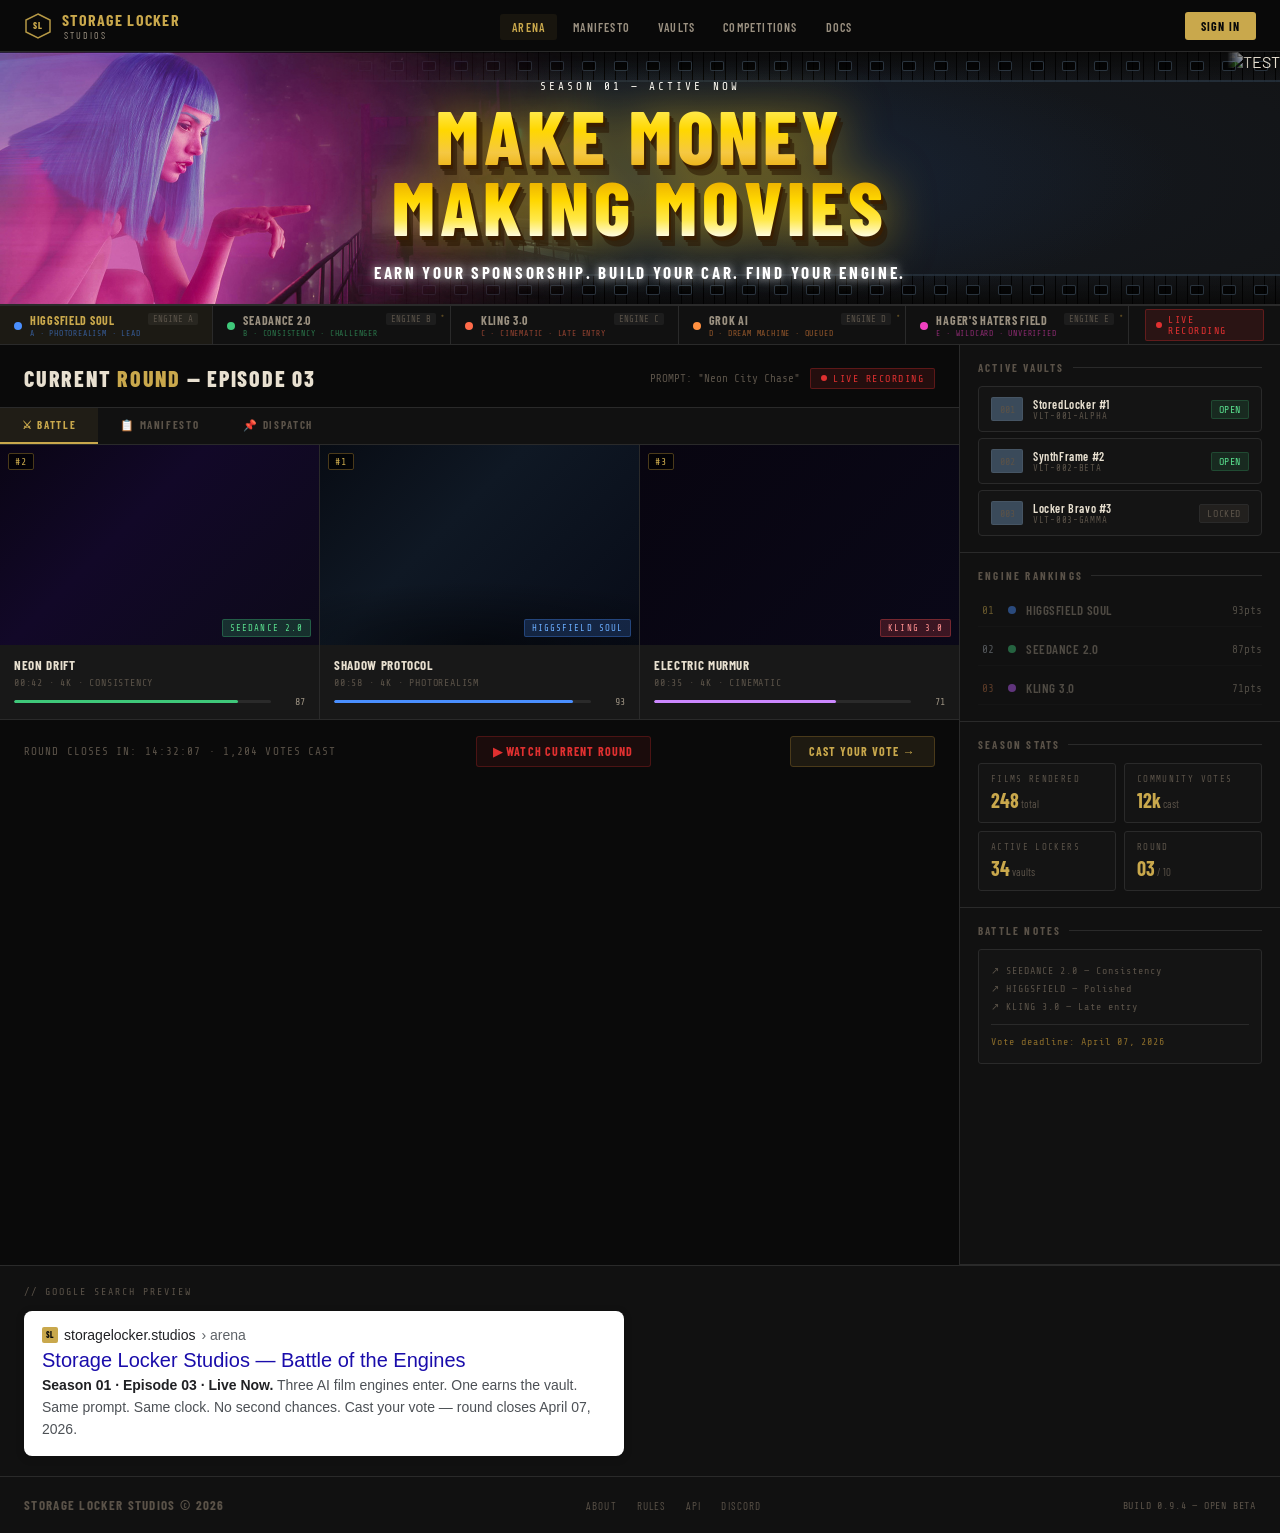
==== public/storage-locker.html @ 5b21c58a "Changes Co-authored-by: jleev10-ctrl <274350358+jleev10-ctrl@users.noreply.github.com>" ====
<!DOCTYPE html>
<html lang="en">
<head>
<meta charset="UTF-8">
<meta name="viewport" content="width=device-width, initial-scale=1.0">
<title>Storage Locker Studios</title>

<!-- Google / Search Preview -->
<meta name="description" content="Storage Locker Studios — The Proving Grounds. Three AI film engines compete. One earns the vault. Season 01 active now.">
<meta name="robots" content="index, follow">

<!-- Open Graph (Google, Facebook, LinkedIn preview) -->
<meta property="og:type" content="website">
<meta property="og:url" content="https://storagelocker.studios/">
<meta property="og:title" content="Storage Locker Studios — Battle of the Engines">
<meta property="og:description" content="Three AI film engines enter. One earns the vault. Same prompt. Same clock. No second chances. Vote now — Season 01 Episode 03 live.">
<meta property="og:image" content="https://storagelocker.studios/JOYISCOMING.jpg">
<meta property="og:image:width" content="1200">
<meta property="og:image:height" content="504">
<meta property="og:site_name" content="Storage Locker Studios">

<!-- Twitter Card -->
<meta name="twitter:card" content="summary_large_image">
<meta name="twitter:title" content="Storage Locker Studios — Battle of the Engines">
<meta name="twitter:description" content="Three AI film engines enter. One earns the vault. Vote now — Season 01 Episode 03 live.">
<meta name="twitter:image" content="https://storagelocker.studios/JOYISCOMING.jpg">

<link href="https://fonts.googleapis.com/css2?family=Barlow+Condensed:wght@400;600;700;800&family=Barlow:wght@300;400;500;600&family=Share+Tech+Mono&family=Special+Elite&display=swap" rel="stylesheet">
<style>
:root {
--gold: #c9a84c;
--gold-dim: #8a6c2a;
--red-live: #e03030;
--bg-deep: #0a0a0a;
--bg-panel: #111111;
--bg-card: #181818;
--bg-vault: #141414;
--border: #2a2a2a;
--border-gold: #4a3a1a;
--text-primary: #e8e0d0;
--text-secondary: #9a9080;
--text-dim: #5a5248;
--rust: #8b4513;
--steel: #3a4a5a;
--industrial: #2a3040;
}

* { margin: 0; padding: 0; box-sizing: border-box; }

body {
background: var(--bg-deep);
color: var(--text-primary);
font-family: 'Barlow', sans-serif;
font-weight: 400;
min-height: 100vh;
overflow-x: hidden;
}

nav {
position: sticky;
top: 0;
z-index: 100;
background: rgba(10,10,10,0.95);
border-bottom: 1px solid var(--border);
padding: 0 24px;
display: flex;
align-items: center;
justify-content: space-between;
height: 52px;
backdrop-filter: blur(8px);
}

.nav-logo { display: flex; align-items: center; gap: 10px; }
.nav-logo-text { font-family: 'Barlow Condensed', sans-serif; font-weight: 700; font-size: 16px; letter-spacing: 0.08em; text-transform: uppercase; color: var(--gold); }
.nav-logo-sub { font-family: 'Barlow Condensed', sans-serif; font-size: 10px; letter-spacing: 0.2em; color: var(--text-secondary); text-transform: uppercase; margin-left: 2px; }

.nav-links { display: flex; gap: 4px; list-style: none; }
.nav-links a { font-size: 12px; letter-spacing: 0.1em; text-transform: uppercase; color: var(--text-secondary); text-decoration: none; padding: 6px 12px; border-radius: 3px; transition: color 0.2s, background 0.2s; font-family: 'Barlow Condensed', sans-serif; font-weight: 600; }
.nav-links a:hover, .nav-links a.active { color: var(--gold); background: rgba(201,168,76,0.08); }

.nav-right { display: flex; align-items: center; gap: 12px; }
.btn-signin { font-family: 'Barlow Condensed', sans-serif; font-weight: 700; font-size: 12px; letter-spacing: 0.1em; text-transform: uppercase; background: var(--gold); color: #0a0a0a; border: none; padding: 7px 16px; border-radius: 3px; cursor: pointer; }
.btn-signin:hover { background: #e0bb5a; }

/* ── HERO ── */
.hero {
  position: relative;
  background: radial-gradient(ellipse 80% 100% at 50% 50%, #151B24 0%, #121212 100%);
  border-bottom: 2px solid #2a2a2a;
  overflow: hidden;
  display: flex;
  align-items: center;
  justify-content: center;
  flex-direction: column;
  min-height: 200px;
  cursor: pointer;
  text-align: center;
  padding: 28px 300px 22px;
}
.hero:hover { filter: brightness(1.05); }

/* film strip background — top */
.hero::before {
  content: '';
  position: absolute;
  top: 0; left: 0; right: 0;
  height: 28px;
  background:
    repeating-linear-gradient(90deg,
      transparent 0px, transparent 10px,
      rgba(0,0,0,0.85) 10px, rgba(0,0,0,0.85) 11px
    ),
    linear-gradient(180deg, #0a0a0a 0%, transparent 100%);
  z-index: 3;
  border-bottom: 2px solid rgba(60,80,100,0.5);
}

/* film strip background — bottom */
.hero::after {
  content: '';
  position: absolute;
  bottom: 0; left: 0; right: 0;
  height: 28px;
  background:
    repeating-linear-gradient(90deg,
      transparent 0px, transparent 10px,
      rgba(0,0,0,0.85) 10px, rgba(0,0,0,0.85) 11px
    ),
    linear-gradient(0deg, #0a0a0a 0%, transparent 100%);
  z-index: 3;
  border-top: 2px solid rgba(60,80,100,0.5);
}

/* film sprocket holes top */
.hero-film-top {
  position: absolute;
  top: 0; left: 0; right: 0;
  height: 28px;
  z-index: 4;
  display: flex;
  align-items: center;
  padding: 0 6px;
  gap: 18px;
  overflow: hidden;
  pointer-events: none;
}
.hero-film-top span, .hero-film-bot span {
  display: inline-block;
  width: 14px; height: 10px;
  border: 1.5px solid rgba(80,100,120,0.5);
  border-radius: 2px;
  background: rgba(0,0,0,0.7);
  flex-shrink: 0;
}

/* film sprocket holes bottom */
.hero-film-bot {
  position: absolute;
  bottom: 0; left: 0; right: 0;
  height: 28px;
  z-index: 4;
  display: flex;
  align-items: center;
  padding: 0 6px;
  gap: 18px;
  overflow: hidden;
  pointer-events: none;
}

/* centre glow */
.hero-glow {
  position: absolute;
  inset: 0;
  background: radial-gradient(ellipse 60% 80% at 50% 50%, rgba(30,50,80,0.55) 0%, transparent 70%);
  pointer-events: none;
  z-index: 1;
}

/* LEFT image — JOYISCOMING.jpg */
.hero-img-left {
  position: absolute;
  left: 0;
  top: 0; bottom: 0;
  height: 100%;
  width: auto;
  object-fit: cover;
  z-index: 5;
  /* dark fade on right edge into centre */
  -webkit-mask-image: linear-gradient(90deg, rgba(0,0,0,1) 55%, rgba(0,0,0,0) 100%);
  mask-image: linear-gradient(90deg, rgba(0,0,0,1) 55%, rgba(0,0,0,0) 100%);
}

/* RIGHT image — TEST.jpg */
.hero-img-right {
  position: absolute;
  right: 0;
  top: 0; bottom: 0;
  height: 100%;
  width: auto;
  object-fit: cover;
  z-index: 5;
  -webkit-mask-image: linear-gradient(270deg, rgba(0,0,0,1) 55%, rgba(0,0,0,0) 100%);
  mask-image: linear-gradient(270deg, rgba(0,0,0,1) 55%, rgba(0,0,0,0) 100%);
}

/* ── HERO TEXT ── */
.hero-eyebrow {
  font-family: 'Share Tech Mono', monospace;
  font-size: 11px;
  letter-spacing: 0.28em;
  color: #ffffff;
  text-transform: uppercase;
  margin-bottom: 6px;
  position: relative;
  z-index: 6;
}
.hero h1 {
  font-family: 'Barlow Condensed', sans-serif;
  font-weight: 800;
  font-size: clamp(36px, 6vw, 80px);
  letter-spacing: 0.06em;
  text-transform: uppercase;
  line-height: 0.92;
  margin-bottom: 10px;
  position: relative;
  z-index: 6;
  background: linear-gradient(180deg,
    #ffffff 0%,
    #ffe94d 8%,
    #ffd700 22%,
    #f5c842 38%,
    #e8a800 55%,
    #ffd700 72%,
    #ffe94d 86%,
    #ffffff 100%
  );
  -webkit-background-clip: text;
  -webkit-text-fill-color: transparent;
  background-clip: text;
  filter:
    drop-shadow(2px 4px 0px rgba(60,30,0,0.9))
    drop-shadow(4px 6px 0px rgba(40,20,0,0.6))
    drop-shadow(0 0 24px rgba(255,200,0,0.5));
}
.hero-sub {
  font-family: 'Barlow Condensed', sans-serif;
  font-weight: 700;
  font-size: clamp(12px, 1.5vw, 17px);
  letter-spacing: 0.16em;
  text-transform: uppercase;
  margin-top: 12px;
  position: relative;
  z-index: 6;
  color: #ffffff;
  text-shadow:
    0 0 8px rgba(255,255,255,0.8),
    0 0 20px rgba(255,255,255,0.4),
    0 0 40px rgba(255,255,255,0.15);
  animation: subPulse 2.2s ease-in-out infinite;
}
@keyframes subPulse {
  0%, 100% {
    text-shadow:
      0 0 8px rgba(255,255,255,0.8),
      0 0 20px rgba(255,255,255,0.4),
      0 0 40px rgba(255,255,255,0.15);
    opacity: 1;
  }
  50% {
    text-shadow:
      0 0 14px rgba(255,255,255,1),
      0 0 35px rgba(255,255,255,0.6),
      0 0 60px rgba(255,255,255,0.25);
    opacity: 0.85;
  }
}

@media (max-width: 640px) {
  .hero {
    padding: 36px 16px 30px;
    min-height: auto;
  }
  .hero-img-left,
  .hero-img-right {
    display: none;
  }
}

.competitor-strip { background: var(--bg-panel); border-bottom: 1px solid var(--border); padding: 0; display: flex; gap: 0; overflow-x: auto; scrollbar-width: none; }
.competitor-tab { display: flex; align-items: center; gap: 8px; padding: 7px 14px 6px; border-right: 1px solid var(--border); cursor: pointer; transition: background 0.2s; white-space: nowrap; min-width: fit-content; position: relative; }
.competitor-tab:hover { background: rgba(255,255,255,0.03); }
.competitor-tab.active { background: rgba(201,168,76,0.06); }
.competitor-tab .dot { width: 8px; height: 8px; border-radius: 50%; background: var(--text-dim); flex-shrink: 0; }
.competitor-tab.active .dot { background: var(--gold); }
.competitor-tab.engine-a .dot { background: #4a8fff; }
.competitor-tab.engine-b .dot { background: #3fc87a; }
.competitor-tab.engine-c .dot { background: #ff6b4a; }
.competitor-tab.engine-d .dot { background: #ff9040; }
.competitor-tab.engine-e .dot { background: #f040c0; }

.tab-label-stack { display: flex; flex-direction: column; gap: 2px; }
.tab-name { font-family: 'Barlow Condensed', sans-serif; font-weight: 700; font-size: 12px; letter-spacing: 0.06em; text-transform: uppercase; color: var(--text-secondary); }
.competitor-tab.active .tab-name { color: var(--gold); }
.tab-descriptor { font-family: 'Share Tech Mono', monospace; font-size: 8px; letter-spacing: 0.1em; color: var(--text-dim); text-transform: uppercase; }
.competitor-tab.engine-a .tab-descriptor { color: rgba(74,143,255,0.55); }
.competitor-tab.engine-b .tab-descriptor { color: rgba(63,200,122,0.55); }
.competitor-tab.engine-c .tab-descriptor { color: rgba(255,107,74,0.55); }
.competitor-tab.engine-d .tab-descriptor { color: rgba(255,144,64,0.55); }
.competitor-tab.engine-e .tab-descriptor { color: rgba(240,64,192,0.55); }

.tab-badge { font-family: 'Share Tech Mono', monospace; font-size: 9px; padding: 1px 5px; border-radius: 2px; background: rgba(255,255,255,0.05); color: var(--text-dim); align-self: flex-start; }
.competitor-tab.trap-tab::after { content: '●'; position: absolute; top: 6px; right: 6px; font-size: 5px; color: var(--gold-dim); opacity: 0.6; }

.main { display: grid; grid-template-columns: 1fr 320px; gap: 0; min-height: calc(100vh - 180px); }
.arena { border-right: 1px solid var(--border); padding: 0; }
.arena-header { padding: 20px 24px 16px; border-bottom: 1px solid var(--border); display: flex; align-items: center; justify-content: space-between; }
.arena-title { font-family: 'Barlow Condensed', sans-serif; font-weight: 800; font-size: 22px; letter-spacing: 0.08em; text-transform: uppercase; color: var(--text-primary); }
.arena-title span { color: var(--gold); }

.live-badge { display: flex; align-items: center; gap: 6px; background: rgba(224,48,48,0.12); border: 1px solid rgba(224,48,48,0.3); padding: 4px 10px; border-radius: 2px; }
.live-dot { width: 6px; height: 6px; border-radius: 50%; background: var(--red-live); animation: pulse 1.5s infinite; }
@keyframes pulse { 0%, 100% { opacity: 1; } 50% { opacity: 0.3; } }
.live-text { font-family: 'Share Tech Mono', monospace; font-size: 10px; letter-spacing: 0.15em; color: var(--red-live); text-transform: uppercase; }

.film-grid { display: grid; grid-template-columns: repeat(3, 1fr); gap: 1px; background: var(--border); margin: 0; }
.film-card { background: var(--bg-card); cursor: pointer; transition: background 0.2s; position: relative; overflow: hidden; }
.film-card:hover { background: #1e1e1e; }
.film-thumb { aspect-ratio: 16/10; background: var(--bg-vault); position: relative; overflow: hidden; }

.thumb-seedance { background: linear-gradient(135deg, #0a0515 0%, #120828 40%, #0d0a1a 100%); aspect-ratio: 16/10; position: relative; }
.thumb-higgsfield { background: linear-gradient(135deg, #080c14 0%, #0f1824 40%, #080c18 100%); aspect-ratio: 16/10; position: relative; }
.thumb-higgsfield::before { content: ''; position: absolute; inset: 0; background: radial-gradient(ellipse 100% 40% at 50% 100%, rgba(0,0,0,0.5) 0%, transparent 80%); z-index: 1; }
.thumb-yapper { background: linear-gradient(135deg, #080510 0%, #0a0818 100%); position: relative; aspect-ratio: 16/10; }
.film-thumb { aspect-ratio: 16/10 !important; }

.film-rank { position: absolute; top: 8px; left: 8px; font-family: 'Share Tech Mono', monospace; font-size: 10px; color: var(--gold); background: rgba(0,0,0,0.7); padding: 2px 6px; border-radius: 2px; letter-spacing: 0.1em; border: 1px solid var(--border-gold); z-index: 10; }
.film-engine-label { position: absolute; bottom: 8px; right: 8px; font-family: 'Share Tech Mono', monospace; font-size: 9px; letter-spacing: 0.12em; padding: 3px 7px; border-radius: 2px; text-transform: uppercase; z-index: 10; }
.label-a { background: rgba(74,143,255,0.2); color: #6aaeff; border: 1px solid rgba(74,143,255,0.3); }
.label-b { background: rgba(63,200,122,0.2); color: #5adf8e; border: 1px solid rgba(63,200,122,0.3); }
.label-c { background: rgba(200,100,255,0.2); color: #cc88ff; border: 1px solid rgba(200,100,255,0.3); }
.label-d { background: rgba(255,80,80,0.2); color: #ff9090; border: 1px solid rgba(255,80,80,0.3); }
.film-info { padding: 12px 14px; }
.film-name { font-family: 'Barlow Condensed', sans-serif; font-weight: 700; font-size: 13px; letter-spacing: 0.05em; text-transform: uppercase; color: var(--text-primary); margin-bottom: 4px; }
.film-meta { font-family: 'Share Tech Mono', monospace; font-size: 10px; color: var(--text-dim); letter-spacing: 0.08em; }
.film-score { display: flex; align-items: center; gap: 6px; margin-top: 8px; }
.score-bar { flex: 1; height: 3px; background: var(--border); border-radius: 2px; overflow: hidden; }
.score-fill { height: 100%; border-radius: 2px; }
.fill-a { background: #4a8fff; } .fill-b { background: #3fc87a; } .fill-c { background: #cc88ff; }
.score-num { font-family: 'Share Tech Mono', monospace; font-size: 10px; color: var(--text-secondary); min-width: 28px; text-align: right; }
.arena-footer { padding: 16px 24px; border-top: 1px solid var(--border); display: flex; align-items: center; justify-content: space-between; gap: 12px; }
.arena-status { font-family: 'Share Tech Mono', monospace; font-size: 11px; color: var(--text-dim); letter-spacing: 0.1em; }
.vote-btn { font-family: 'Barlow Condensed', sans-serif; font-weight: 700; font-size: 12px; letter-spacing: 0.1em; text-transform: uppercase; background: rgba(201,168,76,0.1); border: 1px solid var(--border-gold); color: var(--gold); padding: 7px 18px; border-radius: 3px; cursor: pointer; }
.vote-btn:hover { background: rgba(201,168,76,0.18); }

.memo-paper { background: #f5f0e0; border: 1px solid #c8b890; border-radius: 2px; padding: 48px 52px; position: relative; box-shadow: 0 4px 20px rgba(0,0,0,0.5); }
.memo-paper::before { content: ''; position: absolute; top: 0; left: 60px; bottom: 0; width: 1px; background: rgba(200,120,100,0.25); }
.memo-watermark { position: absolute; top: 50%; left: 50%; transform: translate(-50%, -50%) rotate(-15deg); font-family: 'Barlow Condensed', sans-serif; font-size: 80px; font-weight: 800; letter-spacing: 0.1em; color: rgba(180,140,60,0.06); text-transform: uppercase; white-space: nowrap; pointer-events: none; user-select: none; }
.memo-header { font-family: 'Barlow Condensed', sans-serif; font-weight: 800; font-size: 11px; letter-spacing: 0.3em; text-transform: uppercase; color: #5a4a28; margin-bottom: 24px; padding-bottom: 16px; border-bottom: 2px solid #c8a050; }
.memo-fields { display: grid; gap: 6px; margin-bottom: 28px; }
.memo-field { font-family: 'Special Elite', 'Courier New', monospace; font-size: 12px; color: #3a3020; letter-spacing: 0.04em; line-height: 1.6; }
.memo-field span { color: #8a6820; font-weight: bold; text-transform: uppercase; letter-spacing: 0.12em; font-size: 10px; margin-right: 8px; }
.memo-title { font-family: 'Barlow Condensed', sans-serif; font-weight: 800; font-size: 28px; letter-spacing: 0.06em; text-transform: uppercase; color: #1a1008; margin-bottom: 24px; line-height: 1.1; border-bottom: 1px solid rgba(180,140,60,0.3); padding-bottom: 16px; }
.memo-body { font-family: 'Special Elite', 'Courier New', monospace; font-size: 14px; line-height: 1.9; color: #2a2010; letter-spacing: 0.02em; }
.memo-body p { margin-bottom: 16px; }
.memo-body p:last-child { margin-bottom: 0; }
.memo-sig { margin-top: 36px; font-family: 'Special Elite', 'Courier New', monospace; font-size: 12px; color: #5a4020; }
.memo-sig-line { font-size: 22px; font-style: italic; color: #2a1808; margin-top: 8px; }

.dispatch-paper { background: #f0ede0; border: 1px solid #c0ae80; border-radius: 2px; padding: 48px 52px; position: relative; box-shadow: 0 4px 20px rgba(0,0,0,0.5); }
.dispatch-paper::before { content: ''; position: absolute; top: 0; left: 60px; bottom: 0; width: 1px; background: rgba(160,100,60,0.2); }
.dispatch-watermark { position: absolute; top: 50%; left: 50%; transform: translate(-50%, -50%) rotate(-15deg); font-family: 'Barlow Condensed', sans-serif; font-size: 80px; font-weight: 800; letter-spacing: 0.1em; color: rgba(140,100,40,0.05); text-transform: uppercase; white-space: nowrap; pointer-events: none; user-select: none; }
.dispatch-header { font-family: 'Barlow Condensed', sans-serif; font-weight: 800; font-size: 11px; letter-spacing: 0.3em; text-transform: uppercase; color: #5a4a28; margin-bottom: 24px; padding-bottom: 16px; border-bottom: 2px solid #a07030; }
.dispatch-rule { border: none; border-top: 1px solid rgba(160,100,40,0.2); margin: 20px 0; }
.dispatch-section-label { font-family: 'Barlow Condensed', sans-serif; font-weight: 800; font-size: 11px; letter-spacing: 0.25em; text-transform: uppercase; color: #8a6820; margin-bottom: 10px; margin-top: 20px; }
.dispatch-rule-list { font-family: 'Special Elite', 'Courier New', monospace; font-size: 13px; line-height: 1.9; color: #2a2010; list-style: none; padding: 0; }
.dispatch-rule-list li { padding-left: 20px; position: relative; margin-bottom: 6px; }
.dispatch-rule-list li::before { content: '—'; position: absolute; left: 0; color: #8a6820; }

.sidebar { background: var(--bg-panel); display: flex; flex-direction: column; }
.sidebar-section { padding: 16px 18px; border-bottom: 1px solid var(--border); }
.section-label { font-family: 'Barlow Condensed', sans-serif; font-weight: 700; font-size: 11px; letter-spacing: 0.2em; text-transform: uppercase; color: var(--text-dim); margin-bottom: 12px; display: flex; align-items: center; gap: 8px; }
.section-label::after { content: ''; flex: 1; height: 1px; background: var(--border); }
.vault-list { display: flex; flex-direction: column; gap: 6px; }
.vault-item { background: var(--bg-vault); border: 1px solid var(--border); border-radius: 4px; padding: 10px 12px; display: flex; align-items: center; justify-content: space-between; cursor: pointer; transition: border-color 0.2s, background 0.2s; }
.vault-item:hover { border-color: var(--border-gold); background: #161410; }
.vault-left { display: flex; align-items: center; gap: 10px; }
.vault-icon { width: 32px; height: 24px; background: var(--steel); border-radius: 2px; display: flex; align-items: center; justify-content: center; font-size: 10px; color: var(--text-dim); font-family: 'Share Tech Mono', monospace; border: 1px solid rgba(255,255,255,0.06); }
.vault-name { font-family: 'Barlow Condensed', sans-serif; font-weight: 600; font-size: 12px; letter-spacing: 0.05em; color: var(--text-primary); }
.vault-id { font-family: 'Share Tech Mono', monospace; font-size: 9px; color: var(--text-dim); letter-spacing: 0.08em; }
.vault-status { font-family: 'Share Tech Mono', monospace; font-size: 10px; padding: 3px 7px; border-radius: 2px; letter-spacing: 0.06em; text-transform: uppercase; }
.status-open { background: rgba(63,200,122,0.12); color: #5adf8e; border: 1px solid rgba(63,200,122,0.2); }
.status-locked { background: rgba(90,82,72,0.2); color: var(--text-dim); border: 1px solid var(--border); }
.leaderboard-wrapper { position: relative; }
.leaderboard-blocker { position: absolute; inset: -4px; z-index: 5; cursor: not-allowed; display: flex; align-items: center; justify-content: center; }
.leaderboard-coming-soon { display: none; position: absolute; inset: -4px; background: rgba(10,10,10,0.88); border: 1px solid var(--border-gold); border-radius: 3px; z-index: 6; align-items: center; justify-content: center; flex-direction: column; gap: 6px; }
.leaderboard-wrapper:hover .leaderboard-coming-soon { display: flex; }
.coming-soon-text { font-family: 'Share Tech Mono', monospace; font-size: 10px; letter-spacing: 0.18em; color: var(--gold); text-transform: uppercase; text-align: center; line-height: 1.6; }
.coming-soon-icon { font-size: 16px; color: var(--gold-dim); }
.leaderboard { display: flex; flex-direction: column; gap: 6px; pointer-events: none; opacity: 0.45; filter: blur(0.3px); user-select: none; }
.lb-row { display: flex; align-items: center; gap: 10px; padding: 8px 0; border-bottom: 1px solid rgba(255,255,255,0.04); }
.lb-rank { font-family: 'Share Tech Mono', monospace; font-size: 11px; color: var(--text-dim); width: 20px; text-align: center; flex-shrink: 0; }
.lb-rank.gold { color: var(--gold); } .lb-rank.silver { color: #a0a8b0; } .lb-rank.bronze { color: #b06a40; }
.lb-engine-dot { width: 8px; height: 8px; border-radius: 50%; flex-shrink: 0; }
.lb-name { font-family: 'Barlow Condensed', sans-serif; font-weight: 600; font-size: 13px; color: var(--text-secondary); flex: 1; letter-spacing: 0.04em; text-transform: uppercase; }
.lb-score { font-family: 'Share Tech Mono', monospace; font-size: 11px; color: var(--text-secondary); }
.stats-grid { display: grid; grid-template-columns: 1fr 1fr; gap: 8px; }
.stat-box { background: var(--bg-vault); border: 1px solid var(--border); border-radius: 3px; padding: 10px 12px; }
.stat-label { font-family: 'Share Tech Mono', monospace; font-size: 9px; letter-spacing: 0.15em; color: var(--text-dim); text-transform: uppercase; margin-bottom: 4px; }
.stat-value { font-family: 'Barlow Condensed', sans-serif; font-weight: 700; font-size: 20px; color: var(--gold); }
.stat-unit { font-size: 11px; color: var(--text-dim); font-weight: 400; }
footer { background: var(--bg-panel); border-top: 1px solid var(--border); padding: 20px 24px; display: flex; align-items: center; justify-content: space-between; }
.footer-logo { font-family: 'Barlow Condensed', sans-serif; font-weight: 700; font-size: 13px; letter-spacing: 0.1em; text-transform: uppercase; color: var(--text-dim); }
.footer-links { display: flex; gap: 20px; }
.footer-links a { font-family: 'Barlow Condensed', sans-serif; font-size: 11px; letter-spacing: 0.1em; text-transform: uppercase; color: var(--text-dim); text-decoration: none; }
.footer-links a:hover { color: var(--gold); }
.footer-copy { font-family: 'Share Tech Mono', monospace; font-size: 10px; color: var(--text-dim); letter-spacing: 0.08em; }
::-webkit-scrollbar { width: 4px; height: 4px; }
::-webkit-scrollbar-track { background: transparent; }
::-webkit-scrollbar-thumb { background: var(--border); border-radius: 2px; }

.trap-overlay { display: none; position: fixed; inset: 0; background: rgba(0,0,0,0.88); z-index: 9999; align-items: center; justify-content: center; }
.trap-overlay.open { display: flex; animation: trapFadeIn 0.15s ease; }
@keyframes trapFadeIn { from { opacity: 0; transform: scale(0.96); } to { opacity: 1; transform: scale(1); } }
.trap-box { background: #0a0a0a; border: 1px solid var(--gold); border-radius: 4px; padding: 40px 48px; text-align: center; max-width: 480px; position: relative; box-shadow: 0 0 60px rgba(201,168,76,0.15); }
.trap-eyebrow { font-family: 'Share Tech Mono', monospace; font-size: 10px; letter-spacing: 0.3em; color: var(--gold-dim); text-transform: uppercase; margin-bottom: 20px; }
.trap-message { font-family: 'Barlow Condensed', sans-serif; font-weight: 800; font-size: 28px; letter-spacing: 0.06em; text-transform: uppercase; color: var(--gold); line-height: 1.15; margin-bottom: 28px; }
.trap-close { font-family: 'Share Tech Mono', monospace; font-size: 10px; letter-spacing: 0.2em; color: var(--text-dim); text-transform: uppercase; background: none; border: 1px solid var(--border); padding: 8px 20px; border-radius: 2px; cursor: pointer; }
.trap-close:hover { color: var(--gold); border-color: var(--border-gold); }

.yt-link { font-family: 'Barlow Condensed', sans-serif; font-weight: 700; font-size: 12px; letter-spacing: 0.1em; text-transform: uppercase; color: var(--red-live); text-decoration: none; background: rgba(224,48,48,0.08); border: 1px solid rgba(224,48,48,0.25); padding: 7px 16px; border-radius: 3px; transition: background 0.2s; white-space: nowrap; }
.yt-link:hover { background: rgba(224,48,48,0.16); }

.film-card-trap { position: relative; }
.film-card-trap .trap-hover-overlay { position: absolute; inset: 0; background: rgba(0,0,0,0.92); display: flex; flex-direction: column; align-items: center; justify-content: center; opacity: 0; transition: opacity 0.25s ease; z-index: 20; padding: 16px; }
.film-card-trap:hover .trap-hover-overlay { opacity: 1; }
.trap-hover-eyebrow { font-family: 'Share Tech Mono', monospace; font-size: 9px; letter-spacing: 0.25em; color: var(--gold-dim); text-transform: uppercase; margin-bottom: 10px; }
.trap-hover-msg { font-family: 'Barlow Condensed', sans-serif; font-weight: 800; font-size: 16px; letter-spacing: 0.06em; text-transform: uppercase; color: var(--gold); line-height: 1.25; text-align: center; }

.tab-trap-overlay { display: none; position: fixed; top: 52px; left: 0; right: 0; z-index: 200; background: rgba(0,0,0,0.94); border-bottom: 1px solid var(--border-gold); border-top: 1px solid var(--border-gold); padding: 18px 24px; flex-direction: column; align-items: center; justify-content: center; gap: 6px; pointer-events: none; }
.competitor-tab.trap-tab:hover .tab-trap-overlay { display: flex; }
.tab-trap-eyebrow { font-family: 'Share Tech Mono', monospace; font-size: 10px; letter-spacing: 0.3em; color: var(--gold-dim); text-transform: uppercase; }
.tab-trap-msg { font-family: 'Barlow Condensed', sans-serif; font-weight: 800; font-size: 22px; letter-spacing: 0.06em; text-transform: uppercase; color: var(--gold); line-height: 1.2; text-align: center; }

.neon-drift-video { position: absolute; inset: 0; width: 100%; height: 100%; object-fit: cover; z-index: 2; display: block; }

/* ── Google Preview Widget ── */
.google-preview-wrap {
  background: var(--bg-panel);
  border-top: 1px solid var(--border);
  padding: 20px 24px;
  display: flex;
  flex-direction: column;
  gap: 6px;
}
.google-preview-label {
  font-family: 'Share Tech Mono', monospace;
  font-size: 10px;
  letter-spacing: 0.2em;
  color: var(--text-dim);
  text-transform: uppercase;
  margin-bottom: 8px;
}
.google-card {
  background: #fff;
  border-radius: 8px;
  padding: 16px 18px;
  max-width: 600px;
  font-family: Arial, sans-serif;
  box-shadow: 0 2px 8px rgba(0,0,0,0.18);
}
.google-card-url {
  font-size: 12px;
  color: #202124;
  display: flex;
  align-items: center;
  gap: 6px;
  margin-bottom: 2px;
}
.google-card-favicon {
  width: 16px; height: 16px;
  background: #c9a84c;
  border-radius: 2px;
  display: inline-flex; align-items: center; justify-content: center;
  font-size: 8px; font-weight: 800; color: #0a0a0a; font-family: 'Barlow Condensed', sans-serif;
}
.google-card-domain { color: #202124; font-size: 14px; }
.google-card-path { color: #5f6368; font-size: 14px; }
.google-card-title {
  font-size: 20px;
  color: #1a0dab;
  margin: 4px 0 2px;
  line-height: 1.3;
  cursor: pointer;
}
.google-card-title:hover { text-decoration: underline; }
.google-card-desc {
  font-size: 14px;
  color: #4d5156;
  line-height: 1.55;
}
.google-card-desc span { color: #202124; font-weight: bold; }

/* ── Click-to-Expand video ── */
.film-thumb {
  transition: transform 0.3s ease;
  transform-origin: center center;
}
.film-thumb.expanded {
  transform: scale(2);
  z-index: 50;
  position: relative;
}
</style>
</head>
<body onload="goHome()">

<div class="trap-overlay" id="trapOverlay" onclick="closeTrap(event)">
<div class="trap-box">
<div class="trap-eyebrow">// signal detected</div>
<div class="trap-message">YOU NOTICED.<br>YOU'RE NOT ONE OF<br>THE SLOP-MAKERS.<br>STAY TUNED.</div>
<button class="trap-close" onclick="document.getElementById('trapOverlay').classList.remove('open')">[ CLOSE ]</button>
</div>
</div>

<nav>
<div class="nav-logo" onclick="goHome()" style="cursor:pointer;" title="Return to the Arena">
<svg width="28" height="28" viewBox="0 0 28 28">
<polygon points="14,2 26,8 26,20 14,26 2,20 2,8" fill="none" stroke="#c9a84c" stroke-width="1.5" opacity="0.9"/>
<text x="14" y="17" font-family="'Barlow Condensed'" font-weight="800" font-size="9" fill="#c9a84c" text-anchor="middle" letter-spacing="1">SL</text>
</svg>
<div>
<div class="nav-logo-text">Storage Locker</div>
<div class="nav-logo-sub">Studios</div>
</div>
</div>
<ul class="nav-links">
<li><a href="#" class="active" id="navArena" onclick="showEngineA(event)">Arena</a></li>
<li><a href="#" id="navManifesto" onclick="showManifesto(event)">Manifesto</a></li>
<li><a href="#" id="navVaults" onclick="showVaults(event)">Vaults</a></li>
<li><a href="#">Competitions</a></li>
<li><a href="#">Docs</a></li>
</ul>
<div class="nav-right">
<button class="btn-signin">Sign In</button>
</div>
</nav>

<!-- HERO — Cinematic Banner -->
<div class="hero" onclick="goHome()" title="Return to the Arena">
  <div class="hero-film-top"><span></span><span></span><span></span><span></span><span></span><span></span><span></span><span></span><span></span><span></span><span></span><span></span><span></span><span></span><span></span><span></span><span></span><span></span><span></span><span></span><span></span><span></span><span></span><span></span><span></span><span></span><span></span><span></span><span></span><span></span><span></span><span></span><span></span><span></span><span></span><span></span><span></span><span></span><span></span><span></span></div>
  <div class="hero-film-bot"><span></span><span></span><span></span><span></span><span></span><span></span><span></span><span></span><span></span><span></span><span></span><span></span><span></span><span></span><span></span><span></span><span></span><span></span><span></span><span></span><span></span><span></span><span></span><span></span><span></span><span></span><span></span><span></span><span></span><span></span><span></span><span></span><span></span><span></span><span></span><span></span><span></span><span></span><span></span><span></span></div>
  <div class="hero-glow"></div>
  <img class="hero-img-left" src="JOYISCOMING.jpg" alt="Joy Is Coming">
  <img class="hero-img-right" src="test.jpg" alt="TEST">
  <div class="hero-eyebrow">Season 01 — Active Now</div>
  <h1>Make Money<br>Making Movies</h1>
  <div class="hero-sub">Earn Your Sponsorship. Build Your Car. Find Your Engine.</div>
</div>

<div class="competitor-strip">
<div class="competitor-tab engine-a active" id="tabArena" onclick="showEngineA(event)">
<div class="dot"></div>
<div class="tab-label-stack">
<div class="tab-name">Higgsfield Soul</div>
<div class="tab-descriptor">A · Photorealism · Lead</div>
</div>
<div class="tab-badge">ENGINE A</div>
</div>
<div class="competitor-tab engine-b trap-tab">
<div class="tab-trap-overlay">
<div class="tab-trap-eyebrow">// signal detected</div>
<div class="tab-trap-msg">YOU NOTICED.<br>YOU'RE NOT ONE OF<br>THE SLOP-MAKERS.<br>STAY TUNED.</div>
</div>
<div class="dot"></div>
<div class="tab-label-stack">
<div class="tab-name">Seadance 2.0</div>
<div class="tab-descriptor">B · Consistency · Challenger</div>
</div>
<div class="tab-badge">ENGINE B</div>
</div>
<div class="competitor-tab engine-c">
<div class="dot"></div>
<div class="tab-label-stack">
<div class="tab-name">Kling 3.0</div>
<div class="tab-descriptor">C · Cinematic · Late Entry</div>
</div>
<div class="tab-badge">ENGINE C</div>
</div>
<div class="competitor-tab engine-d trap-tab">
<div class="tab-trap-overlay">
<div class="tab-trap-eyebrow">// signal detected</div>
<div class="tab-trap-msg">YOU NOTICED.<br>YOU'RE NOT ONE OF<br>THE SLOP-MAKERS.<br>STAY TUNED.</div>
</div>
<div class="dot"></div>
<div class="tab-label-stack">
<div class="tab-name">GROK AI</div>
<div class="tab-descriptor">D · Dream Machine · Queued</div>
</div>
<div class="tab-badge">ENGINE D</div>
</div>
<div class="competitor-tab engine-e trap-tab">
<div class="tab-trap-overlay">
<div class="tab-trap-eyebrow">// signal detected</div>
<div class="tab-trap-msg">YOU NOTICED.<br>YOU'RE NOT ONE OF<br>THE SLOP-MAKERS.<br>STAY TUNED.</div>
</div>
<div class="dot"></div>
<div class="tab-label-stack">
<div class="tab-name">Hager's Haters Field</div>
<div class="tab-descriptor">E · Wildcard · Unverified</div>
</div>
<div class="tab-badge">ENGINE E</div>
</div>
<div style="margin-left: auto; display: flex; align-items: center; padding: 0 16px;">
<div class="live-badge">
<div class="live-dot"></div>
<span class="live-text">Live Recording</span>
</div>
</div>
</div>

<div class="main">
<div class="arena" id="arenaSection">
<div id="arenaView">
<div class="arena-header">
<div class="arena-title">Current <span>Round</span> — Episode 03</div>
<div style="display: flex; align-items: center; gap: 10px;">
<span style="font-family: 'Share Tech Mono'; font-size: 11px; color: var(--text-dim);">PROMPT: "Neon City Chase"</span>
<div class="live-badge"><div class="live-dot"></div><span class="live-text">Live Recording</span></div>
</div>
</div>

<div style="display:flex;border-bottom:1px solid var(--border);background:var(--bg-panel);">
<button onclick="showBattle()" id="btnBattle" style="font-family:'Barlow Condensed',sans-serif;font-weight:700;font-size:11px;letter-spacing:0.15em;text-transform:uppercase;padding:10px 22px;background:rgba(201,168,76,0.08);color:var(--gold);border:none;border-bottom:2px solid var(--gold);cursor:pointer;">⚔ Battle</button>
<button onclick="showMemo()" id="btnMemo" style="font-family:'Barlow Condensed',sans-serif;font-weight:700;font-size:11px;letter-spacing:0.15em;text-transform:uppercase;padding:10px 22px;background:none;color:var(--text-dim);border:none;border-bottom:2px solid transparent;cursor:pointer;">📋 Manifesto</button>
<button onclick="showDispatch()" id="btnDispatch" style="font-family:'Barlow Condensed',sans-serif;font-weight:700;font-size:11px;letter-spacing:0.15em;text-transform:uppercase;padding:10px 22px;background:none;color:var(--text-dim);border:none;border-bottom:2px solid transparent;cursor:pointer;">📌 Dispatch</button>
</div>

<div id="battleView">
<div class="film-grid">

<div class="film-card">
<div class="film-thumb thumb-seedance" style="padding:0;overflow:hidden;">
<video class="neon-drift-video" src="bestneonsignsvid.mp4" autoplay muted loop playsinline></video>
<div class="film-rank">#2</div>
<div class="film-engine-label label-b">Seedance 2.0</div>
</div>
<div class="film-info">
<div class="film-name">Neon Drift</div>
<div class="film-meta">00:42 · 4K · CONSISTENCY</div>
<div class="film-score">
<div class="score-bar"><div class="score-fill fill-b" style="width:87%"></div></div>
<div class="score-num">87</div>
</div>
</div>
</div>

<div class="film-card">
<div class="film-thumb thumb-higgsfield" style="padding:0;overflow:hidden;">
<video class="neon-drift-video" src="storagelocker.mp4" autoplay muted loop playsinline></video>
<div class="film-rank">#1</div>
<div class="film-engine-label label-a">Higgsfield Soul</div>
</div>
<div class="film-info">
<div class="film-name">Shadow Protocol</div>
<div class="film-meta">00:58 · 4K · PHOTOREALISM</div>
<div class="film-score">
<div class="score-bar"><div class="score-fill fill-a" style="width:93%"></div></div>
<div class="score-num">93</div>
</div>
</div>
</div>

<div class="film-card">
<div class="film-thumb thumb-yapper" style="padding:0;overflow:hidden;">
<video class="neon-drift-video" src="battle_promt_kling.mp4" autoplay muted loop playsinline></video>
<div class="film-rank">#3</div>
<div class="film-engine-label label-d">Kling 3.0</div>
</div>
<div class="film-info">
<div class="film-name">Electric Murmur</div>
<div class="film-meta">00:35 · 4K · CINEMATIC</div>
<div class="film-score">
<div class="score-bar"><div class="score-fill fill-c" style="width:71%"></div></div>
<div class="score-num">71</div>
</div>
</div>
</div>

</div>

<div class="arena-footer">
<div class="arena-status">ROUND CLOSES IN: 14:32:07 · 1,204 VOTES CAST</div>
<a href="https://youtu.be/b7tN3ViUGj0" target="_blank" class="yt-link">▶ Watch Current Round</a>
<button class="vote-btn">Cast Your Vote →</button>
</div>
<video 
  id="introVideo"
  src="employeevidintrotheone.mp4" 
  width="100%" 
  style="border-radius: 4px; cursor: pointer;"
  autoplay
  onclick="this.paused ? this.play() : this.pause();">
</video>
</div>

<div id="manifestoView" style="display:none; padding: 40px 48px; max-width: 760px;">
<div class="memo-paper">
<div class="memo-watermark">INTERNAL</div>
<div class="memo-header">Storage Locker Studios — Internal Communiqué</div>
<div class="memo-fields">
<div class="memo-field"><span>To:</span> All Personnel, All Departments</div>
<div class="memo-field"><span>From:</span> The Boss</div>
<div class="memo-field"><span>Date:</span> April 03, 2026</div>
<div class="memo-field"><span>Re:</span> Standards, Craft, and the Current State of Things</div>
<div class="memo-field"><span>Classification:</span> Internal — Not For Distribution</div>
</div>
<div class="memo-title">From Tin Cans<br>to the Slop.</div>
<div class="memo-body">
<p>I remember when movies came in tin cans. You didn't just "scroll" — you took the family to the theater on a Saturday afternoon, you sat in the dark, and for two hours the world outside stopped. It mattered. The frame mattered. The light mattered. Every cut was a decision someone agonized over.</p>
<p>Now? Every idiot and their dog is churning out video. An AI prompt, thirty seconds, and they call themselves filmmakers. Nobody's agonizing over anything. Nobody's watching twice. It's wallpaper. It's slop — and the people making it know it's slop and they don't care, because there's always another scroll waiting.</p>
<p>We care. That's the whole point of this place.</p>
<p>Storage Locker Studios exists because craft still matters. Because photorealism isn't a checkbox — it's a discipline. Because motion consistency, cinematic language, and emotional weight are things you can feel in your chest even when you can't name them. We built the Arena to put these engines through their paces and let the audience — a real audience, not an algorithm — decide what's good.</p>
<p>The rules are simple: same prompt, same clock, no second chances. What comes out of the machine is what you get. We don't polish it. We don't coax it. We just show you the truth of what these systems can do under pressure, side by side, with nowhere to hide.</p>
<p>If you're here, you're not one of the slop-makers. You still give a damn about the craft. So do we.</p>
<p>That's why we built this. Don't waste it.</p>
</div>
<div class="memo-sig">— Signed,<div class="memo-sig-line">The Boss</div></div>
</div>
</div>

<div id="dispatchView" style="display:none; padding: 40px 48px; max-width: 760px;">
<div class="dispatch-paper">
<div class="dispatch-watermark">DISPATCH</div>
<div class="dispatch-header">Storage Locker Studios — Arena Dispatch · Season 01 · Episode 03</div>
<div class="memo-fields">
<div class="memo-field"><span>To:</span> All Contenders &amp; Spectators</div>
<div class="memo-field"><span>From:</span> The Arena Committee</div>
<div class="memo-field"><span>Re:</span> Rules of Engagement — The Proving Grounds</div>
<div class="memo-field"><span>Season:</span> 01 — Episode 03 — Active Now</div>
<div class="memo-field"><span>Vote Deadline:</span> April 07, 2026 · 23:59 PST</div>
</div>
<div class="memo-title">The Challenge.<br>The Rules.<br>The Vault.</div>
<div class="memo-body">
<p>Each round, our AI engines are handed a blind creative challenge. Same prompt. Same clock. No coaching. No second attempts. What you see in the Arena is raw output — unpolished, unretouched, undefended.</p>
<div class="dispatch-section-label">§ 1 — The Format</div>
<ul class="dispatch-rule-list">
<li>Three engines compete per round. Each receives an identical text prompt at the same moment.</li>
<li>Engines are identified by letter (A, B, C) during the active round. Full attribution is revealed at round close.</li>
<li>Each submission is a single continuous clip, rendered to 4K. No compositing. No color grading after the fact.</li>
<li>Duration cap: 60 seconds. Engines may submit shorter works.</li>
</ul>
<div class="dispatch-section-label">§ 2 — The Judging Criteria</div>
<ul class="dispatch-rule-list">
<li><strong>Photorealism</strong> — Does it hold up on a large screen? Does light behave? Do surfaces feel like surfaces?</li>
<li><strong>Motion Consistency</strong> — Is movement fluid and physically coherent? No warping, no drift, no phantom limbs.</li>
<li><strong>Cinematic Craft</strong> — Does it tell something? Is there intention in the framing and pacing?</li>
<li>You — the audience — cast the votes. No panel. No committee. The crowd decides.</li>
</ul>
<div class="dispatch-section-label">§ 3 — The Vault</div>
<ul class="dispatch-rule-list">
<li>The engine with the highest vote total at round close earns the Vault — a permanent archive slot in the Storage Locker Studios canon.</li>
<li>Second and third place return to the locker. They may re-enter in a future round.</li>
<li>Season Finale is held after Episode 10. All Vault winners compete for the Season Title.</li>
</ul>
<div class="dispatch-section-label">§ 4 — Conduct</div>
<ul class="dispatch-rule-list">
<li>One vote per registered account per round. No exceptions.</li>
<li>Vote brigading, coordinated manipulation, or bot activity results in immediate disqualification of the associated engine.</li>
<li>The Arena Committee reserves the right to void a round if submission integrity is compromised.</li>
<li>All decisions by the Arena Committee are final.</li>
</ul>
<p style="margin-top:20px;">This is not content. This is competition. Vote with your eyes open.</p>
</div>
<div class="memo-sig">— Signed,<div class="memo-sig-line">The Arena Committee</div></div>
</div>
</div>

<div id="engineAView" style="display:none; padding: 40px 48px; max-width: 760px;">
<div class="dispatch-paper">
<div class="dispatch-watermark">ENGINE A</div>
<div class="dispatch-header">Storage Locker Studios — Engine Dossier · Season 01</div>
<div class="memo-fields">
<div class="memo-field"><span>Engine:</span> Higgsfield Soul</div>
<div class="memo-field"><span>Designation:</span> Engine A — Lead Contender</div>
<div class="memo-field"><span>Category:</span> Photorealism · Narrative Fidelity</div>
<div class="memo-field"><span>Current Score:</span> 93 pts — Round 03 Leader</div>
<div class="memo-field"><span>Status:</span> Active — Vault Eligible</div>
</div>
<div class="memo-title">Higgsfield Soul.<br>The Realist.</div>
<div class="memo-body">
<p>Higgsfield Soul doesn't guess at what light looks like — it understands it. Surfaces absorb and scatter the way physics demands. Shadows fall where they should. Faces hold expression across motion without smearing into digital approximation. This is the engine that makes you forget you're watching something generated.</p>
<div class="dispatch-section-label">§ 1 — Strengths</div>
<ul class="dispatch-rule-list">
<li><strong>Photorealism</strong> — Consistently the benchmark entry in any round. Skin, metal, glass, and fabric all read as physical material.</li>
<li><strong>Narrative Fidelity</strong> — Shot selections feel motivated. The engine appears to understand cause and effect within a scene.</li>
<li><strong>Motion Stability</strong> — Zero drift observed across Episodes 01–03. Characters move with weight. Camera moves with intention.</li>
<li><strong>Lighting Architecture</strong> — Dynamic light sourcing, no flat ambient fill. Shadows are directional and consistent frame to frame.</li>
</ul>
<div class="dispatch-section-label">§ 2 — Known Limitations</div>
<ul class="dispatch-rule-list">
<li>Extended duration clips (45s+) have shown minor consistency degradation in background crowd elements.</li>
<li>Stylized or abstract prompts yield less confident output — Higgsfield Soul performs best on grounded, real-world scenarios.</li>
<li>Generation time is the highest of current competitors. Speed is not its game.</li>
</ul>
<div class="dispatch-section-label">§ 3 — Round 03 Entry</div>
<ul class="dispatch-rule-list">
<li><strong>Title:</strong> Shadow Protocol</li>
<li><strong>Prompt:</strong> "Neon City Chase" — interpreted as a rain-soaked urban pursuit, low angle, wide lens.</li>
<li><strong>Duration:</strong> 00:58 · 4K · Single continuous take.</li>
<li><strong>Audience Score:</strong> 93 — Current round leader.</li>
</ul>
<p style="margin-top:20px;">Engine A is setting the standard this season. The rest of the locker is watching.</p>
</div>
<div class="memo-sig">— Filed by,<div class="memo-sig-line">The Arena Committee</div></div>
</div>
</div>

<div id="vaultsView" style="display:none; padding: 40px 48px; max-width: 760px;">
<div class="dispatch-paper">
<div class="dispatch-watermark">VAULTS</div>
<div class="dispatch-header">Storage Locker Studios — Open Call · All Creators</div>
<div class="memo-fields">
<div class="memo-field"><span>To:</span> Filmmakers, Motion Artists, Prompt Engineers, Directors</div>
<div class="memo-field"><span>From:</span> Storage Locker Studios</div>
<div class="memo-field"><span>Re:</span> The Vaults — Your Work, Seen by the Right People</div>
<div class="memo-field"><span>Status:</span> Open for Submissions — Season 01</div>
<div class="memo-field"><span>Cost:</span> Free to submit. Free to browse.</div>
</div>
<div class="memo-title">Put Your Work<br>In the Locker.</div>
<div class="memo-body">
<p>We built the Vaults because there's too much good work buried in Discord servers, lost in feed algorithms, and stuck on hard drives that nobody ever sees. If you're making something worth watching — with AI, without AI, or somewhere in between — this is where it lives.</p>
<p>The Vaults are not a social feed. There's no follower count, no engagement metric, no sponsored post sitting above your reel. What you submit is what people see. Your work stands on its own or it doesn't stand at all. That's the deal.</p>
<div class="dispatch-section-label">§ 1 — Who We're Looking For</div>
<ul class="dispatch-rule-list">
<li><strong>AI Filmmakers</strong> — Anyone using generative video tools to make work that actually says something.</li>
<li><strong>Motion Artists</strong> — Short-form, long-form, experimental, documentary.</li>
<li><strong>Directors &amp; Cinematographers</strong> — Bringing traditional visual language to new tools.</li>
<li><strong>Hybrid Creators</strong> — Mixing generated footage with live action, archival material, or original sound design.</li>
<li><strong>Prompt Engineers</strong> — If your prompts consistently produce results that others can't, that's a skill worth showing.</li>
</ul>
<div class="dispatch-section-label">§ 2 — What a Vault Is</div>
<ul class="dispatch-rule-list">
<li>A Vault is your personal showcase space inside Storage Locker Studios — a permanent, curated slot for your best work.</li>
<li>Each Vault holds up to 12 pieces per season. Quality over quantity.</li>
<li>Your Vault is discoverable. Directors, producers, brand studios, and independent filmmakers browse here.</li>
<li>Vaults are tagged by style, engine, technique, and tone.</li>
</ul>
<div class="dispatch-section-label">§ 3 — For Those Looking to Hire</div>
<ul class="dispatch-rule-list">
<li>The Vaults are a living directory of working AI filmmakers.</li>
<li>Filter by engine, aesthetic, budget tier, or availability.</li>
<li>Direct contact is built into every open Vault. No middleman. No platform fee on commissions.</li>
</ul>
<div class="dispatch-section-label">§ 4 — How to Submit</div>
<ul class="dispatch-rule-list">
<li>Sign in or create a free account above.</li>
<li>Upload your work — video files, reels, or direct links to hosted content.</li>
<li>Tag your engines, techniques, and style.</li>
<li>Your Vault goes live within 24 hours of review. We reject slop.</li>
</ul>
<p style="margin-top:20px;">The locker is open. The light is on. We're waiting to see what you've been making.</p>
</div>
<div class="memo-sig">— Come find us,<div class="memo-sig-line">Storage Locker Studios</div></div>
</div>
</div>

<div id="vaultDetail001" style="display:none; padding: 40px 48px; max-width: 760px;">
<div class="dispatch-paper">
<div class="dispatch-watermark">VLT-001</div>
<div class="dispatch-header">Storage Locker Studios — Vault Dossier · VLT-001-ALPHA</div>
<div class="memo-fields">
<div class="memo-field"><span>Vault:</span> StoredLocker #1</div>
<div class="memo-field"><span>ID:</span> VLT-001-ALPHA</div>
<div class="memo-field"><span>Status:</span> Open — Accepting Work</div>
<div class="memo-field"><span>Capacity:</span> 4 of 12 slots filled · Season 01</div>
<div class="memo-field"><span>Focus:</span> Photorealistic Narrative · Urban &amp; Industrial</div>
</div>
<div class="memo-title">Vault One.<br>The Flagship.</div>
<div class="memo-body">
<p>StoredLocker #1 is the founding vault of Storage Locker Studios — the first locker we opened, and the one that set the standard for everything that came after.</p>
<div class="dispatch-section-label">§ 1 — What Belongs Here</div>
<ul class="dispatch-rule-list">
<li>Narrative-forward work — pieces that tell something, even without dialogue.</li>
<li>Urban environments, industrial spaces, human subjects in real-feeling contexts.</li>
<li>Consistent lighting, motivated camera movement, physical weight in every frame.</li>
<li>Work that would hold up projected large, not just watched on a phone.</li>
</ul>
<div class="dispatch-section-label">§ 2 — Open Slots</div>
<ul class="dispatch-rule-list">
<li>8 submission slots remain for Season 01. First-come, quality-reviewed.</li>
<li>Submissions close when the vault is full or at season end — whichever comes first.</li>
<li>Accepted work is featured in the Arena rotation for community voting.</li>
</ul>
<p style="margin-top:20px;">If your reel belongs in a flagship, submit it here.</p>
</div>
<div class="memo-sig">— <button onclick="showVaults(null)" style="font-family:'Special Elite',monospace;font-size:12px;color:#8a6820;background:none;border:none;cursor:pointer;text-decoration:underline;padding:0;">← Back to All Vaults</button><div class="memo-sig-line">VLT-001-ALPHA · Open</div></div>
</div>
</div>

<div id="vaultDetail002" style="display:none; padding: 40px 48px; max-width: 760px;">
<div class="dispatch-paper">
<div class="dispatch-watermark">VLT-002</div>
<div class="dispatch-header">Storage Locker Studios — Vault Dossier · VLT-002-BETA</div>
<div class="memo-fields">
<div class="memo-field"><span>Vault:</span> SynthFrame #2</div>
<div class="memo-field"><span>ID:</span> VLT-002-BETA</div>
<div class="memo-field"><span>Status:</span> Open — Accepting Work</div>
<div class="memo-field"><span>Capacity:</span> 2 of 12 slots filled · Season 01</div>
<div class="memo-field"><span>Focus:</span> Experimental · Stylized · Motion Design</div>
</div>
<div class="memo-title">Vault Two.<br>The Lab.</div>
<div class="memo-body">
<p>SynthFrame #2 is where the experiments live. Stylized. Abstract. Formally ambitious. Work that's aware of itself as a medium.</p>
<div class="dispatch-section-label">§ 1 — What Belongs Here</div>
<ul class="dispatch-rule-list">
<li>Experimental motion work — pieces that push at the edges of what generated video is assumed to be.</li>
<li>Stylized aesthetics: painterly, retro, graphic, surreal.</li>
<li>Motion design and kinetic typography with cinematic intent.</li>
<li>Hybrid work that mixes AI generation with live footage, archival material, or original illustration.</li>
</ul>
<div class="dispatch-section-label">§ 2 — Open Slots</div>
<ul class="dispatch-rule-list">
<li>10 slots remain.</li>
<li>Include a short note with your submission explaining the concept.</li>
</ul>
<p style="margin-top:20px;">If your work defies easy categorization, it might belong here.</p>
</div>
<div class="memo-sig">— <button onclick="showVaults(null)" style="font-family:'Special Elite',monospace;font-size:12px;color:#8a6820;background:none;border:none;cursor:pointer;text-decoration:underline;padding:0;">← Back to All Vaults</button><div class="memo-sig-line">VLT-002-BETA · Open</div></div>
</div>
</div>

<div id="vaultDetail003" style="display:none; padding: 40px 48px; max-width: 760px;">
<div class="dispatch-paper">
<div class="dispatch-watermark">VLT-003</div>
<div class="dispatch-header">Storage Locker Studios — Vault Dossier · VLT-003-GAMMA</div>
<div class="memo-fields">
<div class="memo-field"><span>Vault:</span> Locker Bravo #3</div>
<div class="memo-field"><span>ID:</span> VLT-003-GAMMA</div>
<div class="memo-field"><span>Status:</span> Locked — Season 02 Reserved</div>
<div class="memo-field"><span>Capacity:</span> Reserved · Not Yet Open</div>
<div class="memo-field"><span>Focus:</span> Commercial &amp; Brand Work · TBD</div>
</div>
<div class="memo-title">Vault Three.<br>Not Yet.</div>
<div class="memo-body">
<p>Locker Bravo #3 is locked for now. It opens with Season 02, dedicated to commercial and brand-oriented AI film work.</p>
<div class="dispatch-section-label">§ 1 — What's Coming</div>
<ul class="dispatch-rule-list">
<li>A dedicated space for commercial AI filmmakers.</li>
<li>Spec work, brand films, product cinematics, and campaign pieces.</li>
<li>A direct line between brand buyers and the creators who can deliver.</li>
</ul>
<div class="dispatch-section-label">§ 2 — Get Notified</div>
<ul class="dispatch-rule-list">
<li>Sign in and register your interest. When Vault Three opens, you'll be first in the door.</li>
<li>Early registrants receive priority review.</li>
</ul>
<p style="margin-top:20px;">The locker is locked. But the lock won't hold forever.</p>
</div>
<div class="memo-sig">— <button onclick="showVaults(null)" style="font-family:'Special Elite',monospace;font-size:12px;color:#8a6820;background:none;border:none;cursor:pointer;text-decoration:underline;padding:0;">← Back to All Vaults</button><div class="memo-sig-line">VLT-003-GAMMA · Locked</div></div>
</div>
</div>

</div>
</div>

<div class="sidebar">
<div class="sidebar-section">
<div class="section-label">Active Vaults</div>
<div class="vault-list">
<div class="vault-item" onclick="showVaultDetail('001')">
<div class="vault-left"><div class="vault-icon">001</div><div><div class="vault-name">StoredLocker #1</div><div class="vault-id">VLT-001-ALPHA</div></div></div>
<div class="vault-status status-open">Open</div>
</div>
<div class="vault-item" onclick="showVaultDetail('002')">
<div class="vault-left"><div class="vault-icon">002</div><div><div class="vault-name">SynthFrame #2</div><div class="vault-id">VLT-002-BETA</div></div></div>
<div class="vault-status status-open">Open</div>
</div>
<div class="vault-item" onclick="showVaultDetail('003')">
<div class="vault-left"><div class="vault-icon">003</div><div><div class="vault-name">Locker Bravo #3</div><div class="vault-id">VLT-003-GAMMA</div></div></div>
<div class="vault-status status-locked">Locked</div>
</div>
</div>
</div>
<div class="sidebar-section">
<div class="section-label">Engine Rankings</div>
<div class="leaderboard-wrapper">
<div class="leaderboard-blocker"></div>
<div class="leaderboard-coming-soon">
<div class="coming-soon-icon">⚙</div>
<div class="coming-soon-text">COMING SOON<br>CHECK THE OIL.</div>
</div>
<div class="leaderboard">
<div class="lb-row"><div class="lb-rank gold">01</div><div class="lb-engine-dot" style="background:#4a8fff;"></div><div class="lb-name">Higgsfield Soul</div><div class="lb-score">93pts</div></div>
<div class="lb-row"><div class="lb-rank silver">02</div><div class="lb-engine-dot" style="background:#3fc87a;"></div><div class="lb-name">SEEDANCE 2.0</div><div class="lb-score">87pts</div></div>
<div class="lb-row"><div class="lb-rank bronze">03</div><div class="lb-engine-dot" style="background:#c060ff;"></div><div class="lb-name">Kling 3.0</div><div class="lb-score">71pts</div></div>
</div>
</div>
</div>
<div class="sidebar-section">
<div class="section-label">Season Stats</div>
<div class="stats-grid">
<div class="stat-box"><div class="stat-label">Films Rendered</div><div class="stat-value">248<span class="stat-unit"> total</span></div></div>
<div class="stat-box"><div class="stat-label">Community Votes</div><div class="stat-value">12k<span class="stat-unit"> cast</span></div></div>
<div class="stat-box"><div class="stat-label">Active Lockers</div><div class="stat-value">34<span class="stat-unit"> vaults</span></div></div>
<div class="stat-box"><div class="stat-label">Round</div><div class="stat-value">03<span class="stat-unit"> / 10</span></div></div>
</div>
</div>
<div class="sidebar-section" style="flex: 1;">
<div class="section-label">Battle Notes</div>
<div style="background: var(--bg-vault); border: 1px solid var(--border); border-radius: 3px; padding: 12px;">
<div style="font-family: 'Share Tech Mono'; font-size: 10px; color: var(--text-dim); letter-spacing: 0.1em; line-height: 1.8;">
<div>↗ SEEDANCE 2.0 — Consistency</div>
<div>↗ HIGGSFIELD — Polished</div>
<div>↗ KLING 3.0 — Late entry</div>
<div style="margin-top: 8px; padding-top: 8px; border-top: 1px solid var(--border); color: var(--gold-dim);">Vote deadline: April 07, 2026</div>
</div>
</div>
</div>
</div>
</div>

<!-- ── Google Search Preview ── -->
<div class="google-preview-wrap">
  <div class="google-preview-label">// Google Search Preview</div>
  <div class="google-card">
    <div class="google-card-url">
      <div class="google-card-favicon">SL</div>
      <span class="google-card-domain">storagelocker.studios</span>
      <span class="google-card-path"> › arena</span>
    </div>
    <div class="google-card-title">Storage Locker Studios — Battle of the Engines</div>
    <div class="google-card-desc">
      <span>Season 01 · Episode 03 · Live Now.</span> Three AI film engines enter. One earns the vault. Same prompt. Same clock. No second chances. Cast your vote — round closes April 07, 2026.
    </div>
  </div>
</div>

<footer>
<div class="footer-logo">Storage Locker Studios © 2026</div>
<div class="footer-links">
<a href="#">About</a><a href="#">Rules</a><a href="#">API</a><a href="#">Discord</a>
</div>
<div class="footer-copy">BUILD 0.9.4 — OPEN BETA</div>
</footer>

<script>
function goHome() {
hideAll();
document.getElementById('battleView').style.display = 'block';
document.getElementById('navArena').classList.add('active');
document.getElementById('tabArena').classList.add('active');
var n = document.getElementById('navManifesto'); if(n) n.classList.remove('active');
var v = document.getElementById('navVaults'); if(v) v.classList.remove('active');
var b = document.getElementById('btnBattle'), m = document.getElementById('btnMemo'), d = document.getElementById('btnDispatch');
b.style.color='var(--gold)'; b.style.background='rgba(201,168,76,0.08)'; b.style.borderBottom='2px solid var(--gold)';
m.style.color='var(--text-dim)'; m.style.background='none'; m.style.borderBottom='2px solid transparent';
d.style.color='var(--text-dim)'; d.style.background='none'; d.style.borderBottom='2px solid transparent';
}
function openTrap() { document.getElementById('trapOverlay').classList.add('open'); }
function closeTrap(e) { if (e.target === document.getElementById('trapOverlay')) document.getElementById('trapOverlay').classList.remove('open'); }
function hideAll() {
document.getElementById('battleView').style.display = 'none';
document.getElementById('manifestoView').style.display = 'none';
document.getElementById('dispatchView').style.display = 'none';
document.getElementById('engineAView').style.display = 'none';
document.getElementById('vaultsView').style.display = 'none';
document.getElementById('vaultDetail001').style.display = 'none';
document.getElementById('vaultDetail002').style.display = 'none';
document.getElementById('vaultDetail003').style.display = 'none';
}
function showBattle() {
hideAll();
document.getElementById('battleView').style.display = 'block';
var b = document.getElementById('btnBattle'), m = document.getElementById('btnMemo'), d = document.getElementById('btnDispatch');
b.style.color='var(--gold)'; b.style.background='rgba(201,168,76,0.08)'; b.style.borderBottom='2px solid var(--gold)';
m.style.color='var(--text-dim)'; m.style.background='none'; m.style.borderBottom='2px solid transparent';
d.style.color='var(--text-dim)'; d.style.background='none'; d.style.borderBottom='2px solid transparent';
}
function showMemo() {
hideAll();
document.getElementById('manifestoView').style.display = 'block';
var b = document.getElementById('btnBattle'), m = document.getElementById('btnMemo'), d = document.getElementById('btnDispatch');
m.style.color='var(--gold)'; m.style.background='rgba(201,168,76,0.08)'; m.style.borderBottom='2px solid var(--gold)';
b.style.color='var(--text-dim)'; b.style.background='none'; b.style.borderBottom='2px solid transparent';
d.style.color='var(--text-dim)'; d.style.background='none'; d.style.borderBottom='2px solid transparent';
}
function showDispatch() {
hideAll();
document.getElementById('dispatchView').style.display = 'block';
var b = document.getElementById('btnBattle'), m = document.getElementById('btnMemo'), d = document.getElementById('btnDispatch');
d.style.color='var(--gold)'; d.style.background='rgba(201,168,76,0.08)'; d.style.borderBottom='2px solid var(--gold)';
b.style.color='var(--text-dim)'; b.style.background='none'; b.style.borderBottom='2px solid transparent';
m.style.color='var(--text-dim)'; m.style.background='none'; m.style.borderBottom='2px solid transparent';
}
function showEngineA(e) {
if(e) e.preventDefault();
hideAll();
document.getElementById('engineAView').style.display = 'block';
document.getElementById('tabArena').classList.add('active');
document.getElementById('navArena').classList.add('active');
var n = document.getElementById('navManifesto'); if(n) n.classList.remove('active');
var v = document.getElementById('navVaults'); if(v) v.classList.remove('active');
}
function showVaults(e) {
if(e) e.preventDefault();
hideAll();
document.getElementById('vaultsView').style.display = 'block';
document.getElementById('navVaults').classList.add('active');
document.getElementById('navArena').classList.remove('active');
var n = document.getElementById('navManifesto'); if(n) n.classList.remove('active');
document.getElementById('tabArena').classList.remove('active');
}
function showVaultDetail(id) {
hideAll();
document.getElementById('vaultDetail' + id).style.display = 'block';
document.getElementById('navVaults').classList.add('active');
document.getElementById('navArena').classList.remove('active');
var n = document.getElementById('navManifesto'); if(n) n.classList.remove('active');
}
function showArena(e) {
if(e) e.preventDefault();
document.getElementById('navArena').classList.add('active');
var n = document.getElementById('navManifesto'); if(n) n.classList.remove('active');
document.getElementById('tabArena').classList.add('active');
showBattle();
}
function showManifesto(e) {
if(e) e.preventDefault();
showMemo();
var n = document.getElementById('navManifesto'); if(n) n.classList.add('active');
document.getElementById('navArena').classList.remove('active');
var v = document.getElementById('navVaults'); if(v) v.classList.remove('active');
}

document.addEventListener('DOMContentLoaded', function() {
  document.querySelectorAll('.film-thumb').forEach(function(thumb) {
    thumb.style.cursor = 'pointer';
    thumb.addEventListener('click', function() {
      var video = this.querySelector('video');
      if (this.classList.contains('expanded')) {
        this.classList.remove('expanded');
        if (video) { video.muted = true; }
      } else {
        document.querySelectorAll('.film-thumb.expanded').forEach(function(other) {
          other.classList.remove('expanded');
          var v = other.querySelector('video');
          if (v) { v.muted = true; }
        });
        this.classList.add('expanded');
        if (video) { video.muted = false; video.play(); }
      }
    });
  });
});
</script>
</body>
</html>
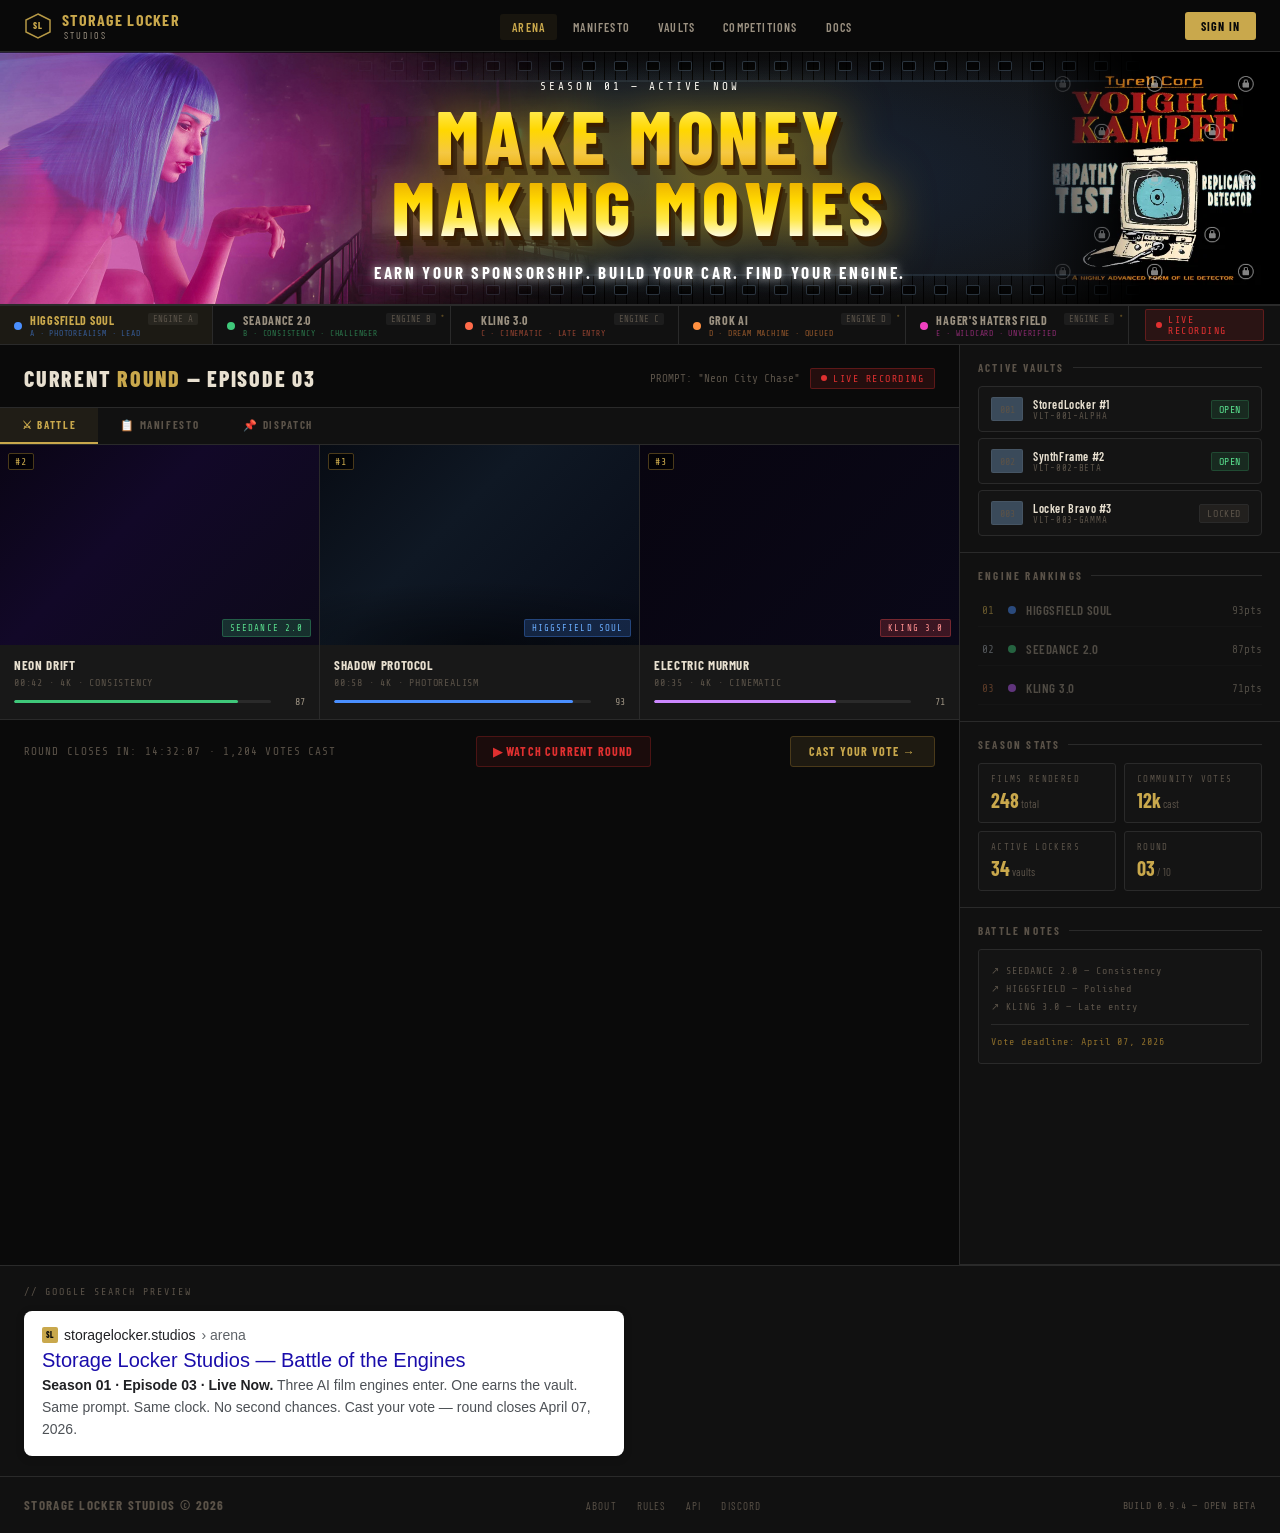
==== commit 48aa189a: "Changes Co-authored-by: jleev10-ctrl <274350358+jleev10-ctrl@users.noreply.github.com>" ====
--- a/public/storage-locker.html
+++ b/public/storage-locker.html
@@ -1,1160 +1,1237 @@
-
-
-
-<!DOCTYPE html>
-<html lang="en">
-<head>
-<meta charset="UTF-8">
-<meta name="viewport" content="width=device-width, initial-scale=1.0">
-<title>Storage Locker Studios</title>
-
-<!-- Google / Search Preview -->
-<meta name="description" content="Storage Locker Studios — The Proving Grounds. Three AI film engines compete. One earns the vault. Season 01 active now.">
-<meta name="robots" content="index, follow">
-
-<!-- Open Graph (Google, Facebook, LinkedIn preview) -->
-<meta property="og:type" content="website">
-<meta property="og:url" content="https://storagelocker.studios/">
-<meta property="og:title" content="Storage Locker Studios — Battle of the Engines">
-<meta property="og:description" content="Three AI film engines enter. One earns the vault. Same prompt. Same clock. No second chances. Vote now — Season 01 Episode 03 live.">
-<meta property="og:image" content="https://storagelocker.studios/JOYISCOMING.jpg">
-<meta property="og:image:width" content="1200">
-<meta property="og:image:height" content="504">
-<meta property="og:site_name" content="Storage Locker Studios">
-
-<!-- Twitter Card -->
-<meta name="twitter:card" content="summary_large_image">
-<meta name="twitter:title" content="Storage Locker Studios — Battle of the Engines">
-<meta name="twitter:description" content="Three AI film engines enter. One earns the vault. Vote now — Season 01 Episode 03 live.">
-<meta name="twitter:image" content="https://storagelocker.studios/JOYISCOMING.jpg">
-
-<link href="https://fonts.googleapis.com/css2?family=Barlow+Condensed:wght@400;600;700;800&family=Barlow:wght@300;400;500;600&family=Share+Tech+Mono&family=Special+Elite&display=swap" rel="stylesheet">
-<style>
-:root {
---gold: #c9a84c;
---gold-dim: #8a6c2a;
---red-live: #e03030;
---bg-deep: #0a0a0a;
---bg-panel: #111111;
---bg-card: #181818;
---bg-vault: #141414;
---border: #2a2a2a;
---border-gold: #4a3a1a;
---text-primary: #e8e0d0;
---text-secondary: #9a9080;
---text-dim: #5a5248;
---rust: #8b4513;
---steel: #3a4a5a;
---industrial: #2a3040;
-}
-
-* { margin: 0; padding: 0; box-sizing: border-box; }
-
-body {
-background: var(--bg-deep);
-color: var(--text-primary);
-font-family: 'Barlow', sans-serif;
-font-weight: 400;
-min-height: 100vh;
-overflow-x: hidden;
-}
-
-nav {
-position: sticky;
-top: 0;
-z-index: 100;
-background: rgba(10,10,10,0.95);
-border-bottom: 1px solid var(--border);
-padding: 0 24px;
-display: flex;
-align-items: center;
-justify-content: space-between;
-height: 52px;
-backdrop-filter: blur(8px);
-}
-
-.nav-logo { display: flex; align-items: center; gap: 10px; }
-.nav-logo-text { font-family: 'Barlow Condensed', sans-serif; font-weight: 700; font-size: 16px; letter-spacing: 0.08em; text-transform: uppercase; color: var(--gold); }
-.nav-logo-sub { font-family: 'Barlow Condensed', sans-serif; font-size: 10px; letter-spacing: 0.2em; color: var(--text-secondary); text-transform: uppercase; margin-left: 2px; }
-
-.nav-links { display: flex; gap: 4px; list-style: none; }
-.nav-links a { font-size: 12px; letter-spacing: 0.1em; text-transform: uppercase; color: var(--text-secondary); text-decoration: none; padding: 6px 12px; border-radius: 3px; transition: color 0.2s, background 0.2s; font-family: 'Barlow Condensed', sans-serif; font-weight: 600; }
-.nav-links a:hover, .nav-links a.active { color: var(--gold); background: rgba(201,168,76,0.08); }
-
-.nav-right { display: flex; align-items: center; gap: 12px; }
-.btn-signin { font-family: 'Barlow Condensed', sans-serif; font-weight: 700; font-size: 12px; letter-spacing: 0.1em; text-transform: uppercase; background: var(--gold); color: #0a0a0a; border: none; padding: 7px 16px; border-radius: 3px; cursor: pointer; }
-.btn-signin:hover { background: #e0bb5a; }
-
-/* ── HERO ── */
-.hero {
-  position: relative;
-  background: radial-gradient(ellipse 80% 100% at 50% 50%, #151B24 0%, #121212 100%);
-  border-bottom: 2px solid #2a2a2a;
-  overflow: hidden;
-  display: flex;
-  align-items: center;
-  justify-content: center;
-  flex-direction: column;
-  min-height: 200px;
-  cursor: pointer;
-  text-align: center;
-  padding: 28px 300px 22px;
-}
-.hero:hover { filter: brightness(1.05); }
-
-/* film strip background — top */
-.hero::before {
-  content: '';
-  position: absolute;
-  top: 0; left: 0; right: 0;
-  height: 28px;
-  background:
-    repeating-linear-gradient(90deg,
-      transparent 0px, transparent 10px,
-      rgba(0,0,0,0.85) 10px, rgba(0,0,0,0.85) 11px
-    ),
-    linear-gradient(180deg, #0a0a0a 0%, transparent 100%);
-  z-index: 3;
-  border-bottom: 2px solid rgba(60,80,100,0.5);
-}
-
-/* film strip background — bottom */
-.hero::after {
-  content: '';
-  position: absolute;
-  bottom: 0; left: 0; right: 0;
-  height: 28px;
-  background:
-    repeating-linear-gradient(90deg,
-      transparent 0px, transparent 10px,
-      rgba(0,0,0,0.85) 10px, rgba(0,0,0,0.85) 11px
-    ),
-    linear-gradient(0deg, #0a0a0a 0%, transparent 100%);
-  z-index: 3;
-  border-top: 2px solid rgba(60,80,100,0.5);
-}
-
-/* film sprocket holes top */
-.hero-film-top {
-  position: absolute;
-  top: 0; left: 0; right: 0;
-  height: 28px;
-  z-index: 4;
-  display: flex;
-  align-items: center;
-  padding: 0 6px;
-  gap: 18px;
-  overflow: hidden;
-  pointer-events: none;
-}
-.hero-film-top span, .hero-film-bot span {
-  display: inline-block;
-  width: 14px; height: 10px;
-  border: 1.5px solid rgba(80,100,120,0.5);
-  border-radius: 2px;
-  background: rgba(0,0,0,0.7);
-  flex-shrink: 0;
-}
-
-/* film sprocket holes bottom */
-.hero-film-bot {
-  position: absolute;
-  bottom: 0; left: 0; right: 0;
-  height: 28px;
-  z-index: 4;
-  display: flex;
-  align-items: center;
-  padding: 0 6px;
-  gap: 18px;
-  overflow: hidden;
-  pointer-events: none;
-}
-
-/* centre glow */
-.hero-glow {
-  position: absolute;
-  inset: 0;
-  background: radial-gradient(ellipse 60% 80% at 50% 50%, rgba(30,50,80,0.55) 0%, transparent 70%);
-  pointer-events: none;
-  z-index: 1;
-}
-
-/* LEFT image — JOYISCOMING.jpg */
-.hero-img-left {
-  position: absolute;
-  left: 0;
-  top: 0; bottom: 0;
-  height: 100%;
-  width: auto;
-  object-fit: cover;
-  z-index: 5;
-  /* dark fade on right edge into centre */
-  -webkit-mask-image: linear-gradient(90deg, rgba(0,0,0,1) 55%, rgba(0,0,0,0) 100%);
-  mask-image: linear-gradient(90deg, rgba(0,0,0,1) 55%, rgba(0,0,0,0) 100%);
-}
-
-/* RIGHT image — TEST.jpg */
-.hero-img-right {
-  position: absolute;
-  right: 0;
-  top: 0; bottom: 0;
-  height: 100%;
-  width: auto;
-  object-fit: cover;
-  z-index: 5;
-  -webkit-mask-image: linear-gradient(270deg, rgba(0,0,0,1) 55%, rgba(0,0,0,0) 100%);
-  mask-image: linear-gradient(270deg, rgba(0,0,0,1) 55%, rgba(0,0,0,0) 100%);
-}
-
-/* ── HERO TEXT ── */
-.hero-eyebrow {
-  font-family: 'Share Tech Mono', monospace;
-  font-size: 11px;
-  letter-spacing: 0.28em;
-  color: #ffffff;
-  text-transform: uppercase;
-  margin-bottom: 6px;
-  position: relative;
-  z-index: 6;
-}
-.hero h1 {
-  font-family: 'Barlow Condensed', sans-serif;
-  font-weight: 800;
-  font-size: clamp(36px, 6vw, 80px);
-  letter-spacing: 0.06em;
-  text-transform: uppercase;
-  line-height: 0.92;
-  margin-bottom: 10px;
-  position: relative;
-  z-index: 6;
-  background: linear-gradient(180deg,
-    #ffffff 0%,
-    #ffe94d 8%,
-    #ffd700 22%,
-    #f5c842 38%,
-    #e8a800 55%,
-    #ffd700 72%,
-    #ffe94d 86%,
-    #ffffff 100%
-  );
-  -webkit-background-clip: text;
-  -webkit-text-fill-color: transparent;
-  background-clip: text;
-  filter:
-    drop-shadow(2px 4px 0px rgba(60,30,0,0.9))
-    drop-shadow(4px 6px 0px rgba(40,20,0,0.6))
-    drop-shadow(0 0 24px rgba(255,200,0,0.5));
-}
-.hero-sub {
-  font-family: 'Barlow Condensed', sans-serif;
-  font-weight: 700;
-  font-size: clamp(12px, 1.5vw, 17px);
-  letter-spacing: 0.16em;
-  text-transform: uppercase;
-  margin-top: 12px;
-  position: relative;
-  z-index: 6;
-  color: #ffffff;
-  text-shadow:
-    0 0 8px rgba(255,255,255,0.8),
-    0 0 20px rgba(255,255,255,0.4),
-    0 0 40px rgba(255,255,255,0.15);
-  animation: subPulse 2.2s ease-in-out infinite;
-}
-@keyframes subPulse {
-  0%, 100% {
-    text-shadow:
-      0 0 8px rgba(255,255,255,0.8),
-      0 0 20px rgba(255,255,255,0.4),
-      0 0 40px rgba(255,255,255,0.15);
-    opacity: 1;
-  }
-  50% {
-    text-shadow:
-      0 0 14px rgba(255,255,255,1),
-      0 0 35px rgba(255,255,255,0.6),
-      0 0 60px rgba(255,255,255,0.25);
-    opacity: 0.85;
-  }
-}
-
-@media (max-width: 640px) {
-  .hero {
-    padding: 36px 16px 30px;
-    min-height: auto;
-  }
-  .hero-img-left,
-  .hero-img-right {
-    display: none;
-  }
-}
-
-.competitor-strip { background: var(--bg-panel); border-bottom: 1px solid var(--border); padding: 0; display: flex; gap: 0; overflow-x: auto; scrollbar-width: none; }
-.competitor-tab { display: flex; align-items: center; gap: 8px; padding: 7px 14px 6px; border-right: 1px solid var(--border); cursor: pointer; transition: background 0.2s; white-space: nowrap; min-width: fit-content; position: relative; }
-.competitor-tab:hover { background: rgba(255,255,255,0.03); }
-.competitor-tab.active { background: rgba(201,168,76,0.06); }
-.competitor-tab .dot { width: 8px; height: 8px; border-radius: 50%; background: var(--text-dim); flex-shrink: 0; }
-.competitor-tab.active .dot { background: var(--gold); }
-.competitor-tab.engine-a .dot { background: #4a8fff; }
-.competitor-tab.engine-b .dot { background: #3fc87a; }
-.competitor-tab.engine-c .dot { background: #ff6b4a; }
-.competitor-tab.engine-d .dot { background: #ff9040; }
-.competitor-tab.engine-e .dot { background: #f040c0; }
-
-.tab-label-stack { display: flex; flex-direction: column; gap: 2px; }
-.tab-name { font-family: 'Barlow Condensed', sans-serif; font-weight: 700; font-size: 12px; letter-spacing: 0.06em; text-transform: uppercase; color: var(--text-secondary); }
-.competitor-tab.active .tab-name { color: var(--gold); }
-.tab-descriptor { font-family: 'Share Tech Mono', monospace; font-size: 8px; letter-spacing: 0.1em; color: var(--text-dim); text-transform: uppercase; }
-.competitor-tab.engine-a .tab-descriptor { color: rgba(74,143,255,0.55); }
-.competitor-tab.engine-b .tab-descriptor { color: rgba(63,200,122,0.55); }
-.competitor-tab.engine-c .tab-descriptor { color: rgba(255,107,74,0.55); }
-.competitor-tab.engine-d .tab-descriptor { color: rgba(255,144,64,0.55); }
-.competitor-tab.engine-e .tab-descriptor { color: rgba(240,64,192,0.55); }
-
-.tab-badge { font-family: 'Share Tech Mono', monospace; font-size: 9px; padding: 1px 5px; border-radius: 2px; background: rgba(255,255,255,0.05); color: var(--text-dim); align-self: flex-start; }
-.competitor-tab.trap-tab::after { content: '●'; position: absolute; top: 6px; right: 6px; font-size: 5px; color: var(--gold-dim); opacity: 0.6; }
-
-.main { display: grid; grid-template-columns: 1fr 320px; gap: 0; min-height: calc(100vh - 180px); }
-.arena { border-right: 1px solid var(--border); padding: 0; }
-.arena-header { padding: 20px 24px 16px; border-bottom: 1px solid var(--border); display: flex; align-items: center; justify-content: space-between; }
-.arena-title { font-family: 'Barlow Condensed', sans-serif; font-weight: 800; font-size: 22px; letter-spacing: 0.08em; text-transform: uppercase; color: var(--text-primary); }
-.arena-title span { color: var(--gold); }
-
-.live-badge { display: flex; align-items: center; gap: 6px; background: rgba(224,48,48,0.12); border: 1px solid rgba(224,48,48,0.3); padding: 4px 10px; border-radius: 2px; }
-.live-dot { width: 6px; height: 6px; border-radius: 50%; background: var(--red-live); animation: pulse 1.5s infinite; }
-@keyframes pulse { 0%, 100% { opacity: 1; } 50% { opacity: 0.3; } }
-.live-text { font-family: 'Share Tech Mono', monospace; font-size: 10px; letter-spacing: 0.15em; color: var(--red-live); text-transform: uppercase; }
-
-.film-grid { display: grid; grid-template-columns: repeat(3, 1fr); gap: 1px; background: var(--border); margin: 0; }
-.film-card { background: var(--bg-card); cursor: pointer; transition: background 0.2s; position: relative; overflow: hidden; }
-.film-card:hover { background: #1e1e1e; }
-.film-thumb { aspect-ratio: 16/10; background: var(--bg-vault); position: relative; overflow: hidden; }
-
-.thumb-seedance { background: linear-gradient(135deg, #0a0515 0%, #120828 40%, #0d0a1a 100%); aspect-ratio: 16/10; position: relative; }
-.thumb-higgsfield { background: linear-gradient(135deg, #080c14 0%, #0f1824 40%, #080c18 100%); aspect-ratio: 16/10; position: relative; }
-.thumb-higgsfield::before { content: ''; position: absolute; inset: 0; background: radial-gradient(ellipse 100% 40% at 50% 100%, rgba(0,0,0,0.5) 0%, transparent 80%); z-index: 1; }
-.thumb-yapper { background: linear-gradient(135deg, #080510 0%, #0a0818 100%); position: relative; aspect-ratio: 16/10; }
-.film-thumb { aspect-ratio: 16/10 !important; }
-
-.film-rank { position: absolute; top: 8px; left: 8px; font-family: 'Share Tech Mono', monospace; font-size: 10px; color: var(--gold); background: rgba(0,0,0,0.7); padding: 2px 6px; border-radius: 2px; letter-spacing: 0.1em; border: 1px solid var(--border-gold); z-index: 10; }
-.film-engine-label { position: absolute; bottom: 8px; right: 8px; font-family: 'Share Tech Mono', monospace; font-size: 9px; letter-spacing: 0.12em; padding: 3px 7px; border-radius: 2px; text-transform: uppercase; z-index: 10; }
-.label-a { background: rgba(74,143,255,0.2); color: #6aaeff; border: 1px solid rgba(74,143,255,0.3); }
-.label-b { background: rgba(63,200,122,0.2); color: #5adf8e; border: 1px solid rgba(63,200,122,0.3); }
-.label-c { background: rgba(200,100,255,0.2); color: #cc88ff; border: 1px solid rgba(200,100,255,0.3); }
-.label-d { background: rgba(255,80,80,0.2); color: #ff9090; border: 1px solid rgba(255,80,80,0.3); }
-.film-info { padding: 12px 14px; }
-.film-name { font-family: 'Barlow Condensed', sans-serif; font-weight: 700; font-size: 13px; letter-spacing: 0.05em; text-transform: uppercase; color: var(--text-primary); margin-bottom: 4px; }
-.film-meta { font-family: 'Share Tech Mono', monospace; font-size: 10px; color: var(--text-dim); letter-spacing: 0.08em; }
-.film-score { display: flex; align-items: center; gap: 6px; margin-top: 8px; }
-.score-bar { flex: 1; height: 3px; background: var(--border); border-radius: 2px; overflow: hidden; }
-.score-fill { height: 100%; border-radius: 2px; }
-.fill-a { background: #4a8fff; } .fill-b { background: #3fc87a; } .fill-c { background: #cc88ff; }
-.score-num { font-family: 'Share Tech Mono', monospace; font-size: 10px; color: var(--text-secondary); min-width: 28px; text-align: right; }
-.arena-footer { padding: 16px 24px; border-top: 1px solid var(--border); display: flex; align-items: center; justify-content: space-between; gap: 12px; }
-.arena-status { font-family: 'Share Tech Mono', monospace; font-size: 11px; color: var(--text-dim); letter-spacing: 0.1em; }
-.vote-btn { font-family: 'Barlow Condensed', sans-serif; font-weight: 700; font-size: 12px; letter-spacing: 0.1em; text-transform: uppercase; background: rgba(201,168,76,0.1); border: 1px solid var(--border-gold); color: var(--gold); padding: 7px 18px; border-radius: 3px; cursor: pointer; }
-.vote-btn:hover { background: rgba(201,168,76,0.18); }
-
-.memo-paper { background: #f5f0e0; border: 1px solid #c8b890; border-radius: 2px; padding: 48px 52px; position: relative; box-shadow: 0 4px 20px rgba(0,0,0,0.5); }
-.memo-paper::before { content: ''; position: absolute; top: 0; left: 60px; bottom: 0; width: 1px; background: rgba(200,120,100,0.25); }
-.memo-watermark { position: absolute; top: 50%; left: 50%; transform: translate(-50%, -50%) rotate(-15deg); font-family: 'Barlow Condensed', sans-serif; font-size: 80px; font-weight: 800; letter-spacing: 0.1em; color: rgba(180,140,60,0.06); text-transform: uppercase; white-space: nowrap; pointer-events: none; user-select: none; }
-.memo-header { font-family: 'Barlow Condensed', sans-serif; font-weight: 800; font-size: 11px; letter-spacing: 0.3em; text-transform: uppercase; color: #5a4a28; margin-bottom: 24px; padding-bottom: 16px; border-bottom: 2px solid #c8a050; }
-.memo-fields { display: grid; gap: 6px; margin-bottom: 28px; }
-.memo-field { font-family: 'Special Elite', 'Courier New', monospace; font-size: 12px; color: #3a3020; letter-spacing: 0.04em; line-height: 1.6; }
-.memo-field span { color: #8a6820; font-weight: bold; text-transform: uppercase; letter-spacing: 0.12em; font-size: 10px; margin-right: 8px; }
-.memo-title { font-family: 'Barlow Condensed', sans-serif; font-weight: 800; font-size: 28px; letter-spacing: 0.06em; text-transform: uppercase; color: #1a1008; margin-bottom: 24px; line-height: 1.1; border-bottom: 1px solid rgba(180,140,60,0.3); padding-bottom: 16px; }
-.memo-body { font-family: 'Special Elite', 'Courier New', monospace; font-size: 14px; line-height: 1.9; color: #2a2010; letter-spacing: 0.02em; }
-.memo-body p { margin-bottom: 16px; }
-.memo-body p:last-child { margin-bottom: 0; }
-.memo-sig { margin-top: 36px; font-family: 'Special Elite', 'Courier New', monospace; font-size: 12px; color: #5a4020; }
-.memo-sig-line { font-size: 22px; font-style: italic; color: #2a1808; margin-top: 8px; }
-
-.dispatch-paper { background: #f0ede0; border: 1px solid #c0ae80; border-radius: 2px; padding: 48px 52px; position: relative; box-shadow: 0 4px 20px rgba(0,0,0,0.5); }
-.dispatch-paper::before { content: ''; position: absolute; top: 0; left: 60px; bottom: 0; width: 1px; background: rgba(160,100,60,0.2); }
-.dispatch-watermark { position: absolute; top: 50%; left: 50%; transform: translate(-50%, -50%) rotate(-15deg); font-family: 'Barlow Condensed', sans-serif; font-size: 80px; font-weight: 800; letter-spacing: 0.1em; color: rgba(140,100,40,0.05); text-transform: uppercase; white-space: nowrap; pointer-events: none; user-select: none; }
-.dispatch-header { font-family: 'Barlow Condensed', sans-serif; font-weight: 800; font-size: 11px; letter-spacing: 0.3em; text-transform: uppercase; color: #5a4a28; margin-bottom: 24px; padding-bottom: 16px; border-bottom: 2px solid #a07030; }
-.dispatch-rule { border: none; border-top: 1px solid rgba(160,100,40,0.2); margin: 20px 0; }
-.dispatch-section-label { font-family: 'Barlow Condensed', sans-serif; font-weight: 800; font-size: 11px; letter-spacing: 0.25em; text-transform: uppercase; color: #8a6820; margin-bottom: 10px; margin-top: 20px; }
-.dispatch-rule-list { font-family: 'Special Elite', 'Courier New', monospace; font-size: 13px; line-height: 1.9; color: #2a2010; list-style: none; padding: 0; }
-.dispatch-rule-list li { padding-left: 20px; position: relative; margin-bottom: 6px; }
-.dispatch-rule-list li::before { content: '—'; position: absolute; left: 0; color: #8a6820; }
-
-.sidebar { background: var(--bg-panel); display: flex; flex-direction: column; }
-.sidebar-section { padding: 16px 18px; border-bottom: 1px solid var(--border); }
-.section-label { font-family: 'Barlow Condensed', sans-serif; font-weight: 700; font-size: 11px; letter-spacing: 0.2em; text-transform: uppercase; color: var(--text-dim); margin-bottom: 12px; display: flex; align-items: center; gap: 8px; }
-.section-label::after { content: ''; flex: 1; height: 1px; background: var(--border); }
-.vault-list { display: flex; flex-direction: column; gap: 6px; }
-.vault-item { background: var(--bg-vault); border: 1px solid var(--border); border-radius: 4px; padding: 10px 12px; display: flex; align-items: center; justify-content: space-between; cursor: pointer; transition: border-color 0.2s, background 0.2s; }
-.vault-item:hover { border-color: var(--border-gold); background: #161410; }
-.vault-left { display: flex; align-items: center; gap: 10px; }
-.vault-icon { width: 32px; height: 24px; background: var(--steel); border-radius: 2px; display: flex; align-items: center; justify-content: center; font-size: 10px; color: var(--text-dim); font-family: 'Share Tech Mono', monospace; border: 1px solid rgba(255,255,255,0.06); }
-.vault-name { font-family: 'Barlow Condensed', sans-serif; font-weight: 600; font-size: 12px; letter-spacing: 0.05em; color: var(--text-primary); }
-.vault-id { font-family: 'Share Tech Mono', monospace; font-size: 9px; color: var(--text-dim); letter-spacing: 0.08em; }
-.vault-status { font-family: 'Share Tech Mono', monospace; font-size: 10px; padding: 3px 7px; border-radius: 2px; letter-spacing: 0.06em; text-transform: uppercase; }
-.status-open { background: rgba(63,200,122,0.12); color: #5adf8e; border: 1px solid rgba(63,200,122,0.2); }
-.status-locked { background: rgba(90,82,72,0.2); color: var(--text-dim); border: 1px solid var(--border); }
-.leaderboard-wrapper { position: relative; }
-.leaderboard-blocker { position: absolute; inset: -4px; z-index: 5; cursor: not-allowed; display: flex; align-items: center; justify-content: center; }
-.leaderboard-coming-soon { display: none; position: absolute; inset: -4px; background: rgba(10,10,10,0.88); border: 1px solid var(--border-gold); border-radius: 3px; z-index: 6; align-items: center; justify-content: center; flex-direction: column; gap: 6px; }
-.leaderboard-wrapper:hover .leaderboard-coming-soon { display: flex; }
-.coming-soon-text { font-family: 'Share Tech Mono', monospace; font-size: 10px; letter-spacing: 0.18em; color: var(--gold); text-transform: uppercase; text-align: center; line-height: 1.6; }
-.coming-soon-icon { font-size: 16px; color: var(--gold-dim); }
-.leaderboard { display: flex; flex-direction: column; gap: 6px; pointer-events: none; opacity: 0.45; filter: blur(0.3px); user-select: none; }
-.lb-row { display: flex; align-items: center; gap: 10px; padding: 8px 0; border-bottom: 1px solid rgba(255,255,255,0.04); }
-.lb-rank { font-family: 'Share Tech Mono', monospace; font-size: 11px; color: var(--text-dim); width: 20px; text-align: center; flex-shrink: 0; }
-.lb-rank.gold { color: var(--gold); } .lb-rank.silver { color: #a0a8b0; } .lb-rank.bronze { color: #b06a40; }
-.lb-engine-dot { width: 8px; height: 8px; border-radius: 50%; flex-shrink: 0; }
-.lb-name { font-family: 'Barlow Condensed', sans-serif; font-weight: 600; font-size: 13px; color: var(--text-secondary); flex: 1; letter-spacing: 0.04em; text-transform: uppercase; }
-.lb-score { font-family: 'Share Tech Mono', monospace; font-size: 11px; color: var(--text-secondary); }
-.stats-grid { display: grid; grid-template-columns: 1fr 1fr; gap: 8px; }
-.stat-box { background: var(--bg-vault); border: 1px solid var(--border); border-radius: 3px; padding: 10px 12px; }
-.stat-label { font-family: 'Share Tech Mono', monospace; font-size: 9px; letter-spacing: 0.15em; color: var(--text-dim); text-transform: uppercase; margin-bottom: 4px; }
-.stat-value { font-family: 'Barlow Condensed', sans-serif; font-weight: 700; font-size: 20px; color: var(--gold); }
-.stat-unit { font-size: 11px; color: var(--text-dim); font-weight: 400; }
-footer { background: var(--bg-panel); border-top: 1px solid var(--border); padding: 20px 24px; display: flex; align-items: center; justify-content: space-between; }
-.footer-logo { font-family: 'Barlow Condensed', sans-serif; font-weight: 700; font-size: 13px; letter-spacing: 0.1em; text-transform: uppercase; color: var(--text-dim); }
-.footer-links { display: flex; gap: 20px; }
-.footer-links a { font-family: 'Barlow Condensed', sans-serif; font-size: 11px; letter-spacing: 0.1em; text-transform: uppercase; color: var(--text-dim); text-decoration: none; }
-.footer-links a:hover { color: var(--gold); }
-.footer-copy { font-family: 'Share Tech Mono', monospace; font-size: 10px; color: var(--text-dim); letter-spacing: 0.08em; }
-::-webkit-scrollbar { width: 4px; height: 4px; }
-::-webkit-scrollbar-track { background: transparent; }
-::-webkit-scrollbar-thumb { background: var(--border); border-radius: 2px; }
-
-.trap-overlay { display: none; position: fixed; inset: 0; background: rgba(0,0,0,0.88); z-index: 9999; align-items: center; justify-content: center; }
-.trap-overlay.open { display: flex; animation: trapFadeIn 0.15s ease; }
-@keyframes trapFadeIn { from { opacity: 0; transform: scale(0.96); } to { opacity: 1; transform: scale(1); } }
-.trap-box { background: #0a0a0a; border: 1px solid var(--gold); border-radius: 4px; padding: 40px 48px; text-align: center; max-width: 480px; position: relative; box-shadow: 0 0 60px rgba(201,168,76,0.15); }
-.trap-eyebrow { font-family: 'Share Tech Mono', monospace; font-size: 10px; letter-spacing: 0.3em; color: var(--gold-dim); text-transform: uppercase; margin-bottom: 20px; }
-.trap-message { font-family: 'Barlow Condensed', sans-serif; font-weight: 800; font-size: 28px; letter-spacing: 0.06em; text-transform: uppercase; color: var(--gold); line-height: 1.15; margin-bottom: 28px; }
-.trap-close { font-family: 'Share Tech Mono', monospace; font-size: 10px; letter-spacing: 0.2em; color: var(--text-dim); text-transform: uppercase; background: none; border: 1px solid var(--border); padding: 8px 20px; border-radius: 2px; cursor: pointer; }
-.trap-close:hover { color: var(--gold); border-color: var(--border-gold); }
-
-.yt-link { font-family: 'Barlow Condensed', sans-serif; font-weight: 700; font-size: 12px; letter-spacing: 0.1em; text-transform: uppercase; color: var(--red-live); text-decoration: none; background: rgba(224,48,48,0.08); border: 1px solid rgba(224,48,48,0.25); padding: 7px 16px; border-radius: 3px; transition: background 0.2s; white-space: nowrap; }
-.yt-link:hover { background: rgba(224,48,48,0.16); }
-
-.film-card-trap { position: relative; }
-.film-card-trap .trap-hover-overlay { position: absolute; inset: 0; background: rgba(0,0,0,0.92); display: flex; flex-direction: column; align-items: center; justify-content: center; opacity: 0; transition: opacity 0.25s ease; z-index: 20; padding: 16px; }
-.film-card-trap:hover .trap-hover-overlay { opacity: 1; }
-.trap-hover-eyebrow { font-family: 'Share Tech Mono', monospace; font-size: 9px; letter-spacing: 0.25em; color: var(--gold-dim); text-transform: uppercase; margin-bottom: 10px; }
-.trap-hover-msg { font-family: 'Barlow Condensed', sans-serif; font-weight: 800; font-size: 16px; letter-spacing: 0.06em; text-transform: uppercase; color: var(--gold); line-height: 1.25; text-align: center; }
-
-.tab-trap-overlay { display: none; position: fixed; top: 52px; left: 0; right: 0; z-index: 200; background: rgba(0,0,0,0.94); border-bottom: 1px solid var(--border-gold); border-top: 1px solid var(--border-gold); padding: 18px 24px; flex-direction: column; align-items: center; justify-content: center; gap: 6px; pointer-events: none; }
-.competitor-tab.trap-tab:hover .tab-trap-overlay { display: flex; }
-.tab-trap-eyebrow { font-family: 'Share Tech Mono', monospace; font-size: 10px; letter-spacing: 0.3em; color: var(--gold-dim); text-transform: uppercase; }
-.tab-trap-msg { font-family: 'Barlow Condensed', sans-serif; font-weight: 800; font-size: 22px; letter-spacing: 0.06em; text-transform: uppercase; color: var(--gold); line-height: 1.2; text-align: center; }
-
-.neon-drift-video { position: absolute; inset: 0; width: 100%; height: 100%; object-fit: cover; z-index: 2; display: block; }
-
-/* ── Google Preview Widget ── */
-.google-preview-wrap {
-  background: var(--bg-panel);
-  border-top: 1px solid var(--border);
-  padding: 20px 24px;
-  display: flex;
-  flex-direction: column;
-  gap: 6px;
-}
-.google-preview-label {
-  font-family: 'Share Tech Mono', monospace;
-  font-size: 10px;
-  letter-spacing: 0.2em;
-  color: var(--text-dim);
-  text-transform: uppercase;
-  margin-bottom: 8px;
-}
-.google-card {
-  background: #fff;
-  border-radius: 8px;
-  padding: 16px 18px;
-  max-width: 600px;
-  font-family: Arial, sans-serif;
-  box-shadow: 0 2px 8px rgba(0,0,0,0.18);
-}
-.google-card-url {
-  font-size: 12px;
-  color: #202124;
-  display: flex;
-  align-items: center;
-  gap: 6px;
-  margin-bottom: 2px;
-}
-.google-card-favicon {
-  width: 16px; height: 16px;
-  background: #c9a84c;
-  border-radius: 2px;
-  display: inline-flex; align-items: center; justify-content: center;
-  font-size: 8px; font-weight: 800; color: #0a0a0a; font-family: 'Barlow Condensed', sans-serif;
-}
-.google-card-domain { color: #202124; font-size: 14px; }
-.google-card-path { color: #5f6368; font-size: 14px; }
-.google-card-title {
-  font-size: 20px;
-  color: #1a0dab;
-  margin: 4px 0 2px;
-  line-height: 1.3;
-  cursor: pointer;
-}
-.google-card-title:hover { text-decoration: underline; }
-.google-card-desc {
-  font-size: 14px;
-  color: #4d5156;
-  line-height: 1.55;
-}
-.google-card-desc span { color: #202124; font-weight: bold; }
-
-/* ── Click-to-Expand video ── */
-.film-thumb {
-  transition: transform 0.3s ease;
-  transform-origin: center center;
-}
-.film-thumb.expanded {
-  transform: scale(2);
-  z-index: 50;
-  position: relative;
-}
-</style>
-</head>
-<body onload="goHome()">
-
-<div class="trap-overlay" id="trapOverlay" onclick="closeTrap(event)">
-<div class="trap-box">
-<div class="trap-eyebrow">// signal detected</div>
-<div class="trap-message">YOU NOTICED.<br>YOU'RE NOT ONE OF<br>THE SLOP-MAKERS.<br>STAY TUNED.</div>
-<button class="trap-close" onclick="document.getElementById('trapOverlay').classList.remove('open')">[ CLOSE ]</button>
-</div>
-</div>
-
-<nav>
-<div class="nav-logo" onclick="goHome()" style="cursor:pointer;" title="Return to the Arena">
-<svg width="28" height="28" viewBox="0 0 28 28">
-<polygon points="14,2 26,8 26,20 14,26 2,20 2,8" fill="none" stroke="#c9a84c" stroke-width="1.5" opacity="0.9"/>
-<text x="14" y="17" font-family="'Barlow Condensed'" font-weight="800" font-size="9" fill="#c9a84c" text-anchor="middle" letter-spacing="1">SL</text>
-</svg>
-<div>
-<div class="nav-logo-text">Storage Locker</div>
-<div class="nav-logo-sub">Studios</div>
-</div>
-</div>
-<ul class="nav-links">
-<li><a href="#" class="active" id="navArena" onclick="showEngineA(event)">Arena</a></li>
-<li><a href="#" id="navManifesto" onclick="showManifesto(event)">Manifesto</a></li>
-<li><a href="#" id="navVaults" onclick="showVaults(event)">Vaults</a></li>
-<li><a href="#">Competitions</a></li>
-<li><a href="#">Docs</a></li>
-</ul>
-<div class="nav-right">
-<button class="btn-signin">Sign In</button>
-</div>
-</nav>
-
-<!-- HERO — Cinematic Banner -->
-<div class="hero" onclick="goHome()" title="Return to the Arena">
-  <div class="hero-film-top"><span></span><span></span><span></span><span></span><span></span><span></span><span></span><span></span><span></span><span></span><span></span><span></span><span></span><span></span><span></span><span></span><span></span><span></span><span></span><span></span><span></span><span></span><span></span><span></span><span></span><span></span><span></span><span></span><span></span><span></span><span></span><span></span><span></span><span></span><span></span><span></span><span></span><span></span><span></span><span></span></div>
-  <div class="hero-film-bot"><span></span><span></span><span></span><span></span><span></span><span></span><span></span><span></span><span></span><span></span><span></span><span></span><span></span><span></span><span></span><span></span><span></span><span></span><span></span><span></span><span></span><span></span><span></span><span></span><span></span><span></span><span></span><span></span><span></span><span></span><span></span><span></span><span></span><span></span><span></span><span></span><span></span><span></span><span></span><span></span></div>
-  <div class="hero-glow"></div>
-  <img class="hero-img-left" src="JOYISCOMING.jpg" alt="Joy Is Coming">
-  <img class="hero-img-right" src="test.jpg" alt="TEST">
-  <div class="hero-eyebrow">Season 01 — Active Now</div>
-  <h1>Make Money<br>Making Movies</h1>
-  <div class="hero-sub">Earn Your Sponsorship. Build Your Car. Find Your Engine.</div>
-</div>
-
-<div class="competitor-strip">
-<div class="competitor-tab engine-a active" id="tabArena" onclick="showEngineA(event)">
-<div class="dot"></div>
-<div class="tab-label-stack">
-<div class="tab-name">Higgsfield Soul</div>
-<div class="tab-descriptor">A · Photorealism · Lead</div>
-</div>
-<div class="tab-badge">ENGINE A</div>
-</div>
-<div class="competitor-tab engine-b trap-tab">
-<div class="tab-trap-overlay">
-<div class="tab-trap-eyebrow">// signal detected</div>
-<div class="tab-trap-msg">YOU NOTICED.<br>YOU'RE NOT ONE OF<br>THE SLOP-MAKERS.<br>STAY TUNED.</div>
-</div>
-<div class="dot"></div>
-<div class="tab-label-stack">
-<div class="tab-name">Seadance 2.0</div>
-<div class="tab-descriptor">B · Consistency · Challenger</div>
-</div>
-<div class="tab-badge">ENGINE B</div>
-</div>
-<div class="competitor-tab engine-c">
-<div class="dot"></div>
-<div class="tab-label-stack">
-<div class="tab-name">Kling 3.0</div>
-<div class="tab-descriptor">C · Cinematic · Late Entry</div>
-</div>
-<div class="tab-badge">ENGINE C</div>
-</div>
-<div class="competitor-tab engine-d trap-tab">
-<div class="tab-trap-overlay">
-<div class="tab-trap-eyebrow">// signal detected</div>
-<div class="tab-trap-msg">YOU NOTICED.<br>YOU'RE NOT ONE OF<br>THE SLOP-MAKERS.<br>STAY TUNED.</div>
-</div>
-<div class="dot"></div>
-<div class="tab-label-stack">
-<div class="tab-name">GROK AI</div>
-<div class="tab-descriptor">D · Dream Machine · Queued</div>
-</div>
-<div class="tab-badge">ENGINE D</div>
-</div>
-<div class="competitor-tab engine-e trap-tab">
-<div class="tab-trap-overlay">
-<div class="tab-trap-eyebrow">// signal detected</div>
-<div class="tab-trap-msg">YOU NOTICED.<br>YOU'RE NOT ONE OF<br>THE SLOP-MAKERS.<br>STAY TUNED.</div>
-</div>
-<div class="dot"></div>
-<div class="tab-label-stack">
-<div class="tab-name">Hager's Haters Field</div>
-<div class="tab-descriptor">E · Wildcard · Unverified</div>
-</div>
-<div class="tab-badge">ENGINE E</div>
-</div>
-<div style="margin-left: auto; display: flex; align-items: center; padding: 0 16px;">
-<div class="live-badge">
-<div class="live-dot"></div>
-<span class="live-text">Live Recording</span>
-</div>
-</div>
-</div>
-
-<div class="main">
-<div class="arena" id="arenaSection">
-<div id="arenaView">
-<div class="arena-header">
-<div class="arena-title">Current <span>Round</span> — Episode 03</div>
-<div style="display: flex; align-items: center; gap: 10px;">
-<span style="font-family: 'Share Tech Mono'; font-size: 11px; color: var(--text-dim);">PROMPT: "Neon City Chase"</span>
-<div class="live-badge"><div class="live-dot"></div><span class="live-text">Live Recording</span></div>
-</div>
-</div>
-
-<div style="display:flex;border-bottom:1px solid var(--border);background:var(--bg-panel);">
-<button onclick="showBattle()" id="btnBattle" style="font-family:'Barlow Condensed',sans-serif;font-weight:700;font-size:11px;letter-spacing:0.15em;text-transform:uppercase;padding:10px 22px;background:rgba(201,168,76,0.08);color:var(--gold);border:none;border-bottom:2px solid var(--gold);cursor:pointer;">⚔ Battle</button>
-<button onclick="showMemo()" id="btnMemo" style="font-family:'Barlow Condensed',sans-serif;font-weight:700;font-size:11px;letter-spacing:0.15em;text-transform:uppercase;padding:10px 22px;background:none;color:var(--text-dim);border:none;border-bottom:2px solid transparent;cursor:pointer;">📋 Manifesto</button>
-<button onclick="showDispatch()" id="btnDispatch" style="font-family:'Barlow Condensed',sans-serif;font-weight:700;font-size:11px;letter-spacing:0.15em;text-transform:uppercase;padding:10px 22px;background:none;color:var(--text-dim);border:none;border-bottom:2px solid transparent;cursor:pointer;">📌 Dispatch</button>
-</div>
-
-<div id="battleView">
-<div class="film-grid">
-
-<div class="film-card">
-<div class="film-thumb thumb-seedance" style="padding:0;overflow:hidden;">
-<video class="neon-drift-video" src="bestneonsignsvid.mp4" autoplay muted loop playsinline></video>
-<div class="film-rank">#2</div>
-<div class="film-engine-label label-b">Seedance 2.0</div>
-</div>
-<div class="film-info">
-<div class="film-name">Neon Drift</div>
-<div class="film-meta">00:42 · 4K · CONSISTENCY</div>
-<div class="film-score">
-<div class="score-bar"><div class="score-fill fill-b" style="width:87%"></div></div>
-<div class="score-num">87</div>
-</div>
-</div>
-</div>
-
-<div class="film-card">
-<div class="film-thumb thumb-higgsfield" style="padding:0;overflow:hidden;">
-<video class="neon-drift-video" src="storagelocker.mp4" autoplay muted loop playsinline></video>
-<div class="film-rank">#1</div>
-<div class="film-engine-label label-a">Higgsfield Soul</div>
-</div>
-<div class="film-info">
-<div class="film-name">Shadow Protocol</div>
-<div class="film-meta">00:58 · 4K · PHOTOREALISM</div>
-<div class="film-score">
-<div class="score-bar"><div class="score-fill fill-a" style="width:93%"></div></div>
-<div class="score-num">93</div>
-</div>
-</div>
-</div>
-
-<div class="film-card">
-<div class="film-thumb thumb-yapper" style="padding:0;overflow:hidden;">
-<video class="neon-drift-video" src="battle_promt_kling.mp4" autoplay muted loop playsinline></video>
-<div class="film-rank">#3</div>
-<div class="film-engine-label label-d">Kling 3.0</div>
-</div>
-<div class="film-info">
-<div class="film-name">Electric Murmur</div>
-<div class="film-meta">00:35 · 4K · CINEMATIC</div>
-<div class="film-score">
-<div class="score-bar"><div class="score-fill fill-c" style="width:71%"></div></div>
-<div class="score-num">71</div>
-</div>
-</div>
-</div>
-
-</div>
-
-<div class="arena-footer">
-<div class="arena-status">ROUND CLOSES IN: 14:32:07 · 1,204 VOTES CAST</div>
-<a href="https://youtu.be/b7tN3ViUGj0" target="_blank" class="yt-link">▶ Watch Current Round</a>
-<button class="vote-btn">Cast Your Vote →</button>
-</div>
-<video 
-  id="introVideo"
-  src="employeevidintrotheone.mp4" 
-  width="100%" 
-  style="border-radius: 4px; cursor: pointer;"
-  autoplay
-  onclick="this.paused ? this.play() : this.pause();">
-</video>
-</div>
-
-<div id="manifestoView" style="display:none; padding: 40px 48px; max-width: 760px;">
-<div class="memo-paper">
-<div class="memo-watermark">INTERNAL</div>
-<div class="memo-header">Storage Locker Studios — Internal Communiqué</div>
-<div class="memo-fields">
-<div class="memo-field"><span>To:</span> All Personnel, All Departments</div>
-<div class="memo-field"><span>From:</span> The Boss</div>
-<div class="memo-field"><span>Date:</span> April 03, 2026</div>
-<div class="memo-field"><span>Re:</span> Standards, Craft, and the Current State of Things</div>
-<div class="memo-field"><span>Classification:</span> Internal — Not For Distribution</div>
-</div>
-<div class="memo-title">From Tin Cans<br>to the Slop.</div>
-<div class="memo-body">
-<p>I remember when movies came in tin cans. You didn't just "scroll" — you took the family to the theater on a Saturday afternoon, you sat in the dark, and for two hours the world outside stopped. It mattered. The frame mattered. The light mattered. Every cut was a decision someone agonized over.</p>
-<p>Now? Every idiot and their dog is churning out video. An AI prompt, thirty seconds, and they call themselves filmmakers. Nobody's agonizing over anything. Nobody's watching twice. It's wallpaper. It's slop — and the people making it know it's slop and they don't care, because there's always another scroll waiting.</p>
-<p>We care. That's the whole point of this place.</p>
-<p>Storage Locker Studios exists because craft still matters. Because photorealism isn't a checkbox — it's a discipline. Because motion consistency, cinematic language, and emotional weight are things you can feel in your chest even when you can't name them. We built the Arena to put these engines through their paces and let the audience — a real audience, not an algorithm — decide what's good.</p>
-<p>The rules are simple: same prompt, same clock, no second chances. What comes out of the machine is what you get. We don't polish it. We don't coax it. We just show you the truth of what these systems can do under pressure, side by side, with nowhere to hide.</p>
-<p>If you're here, you're not one of the slop-makers. You still give a damn about the craft. So do we.</p>
-<p>That's why we built this. Don't waste it.</p>
-</div>
-<div class="memo-sig">— Signed,<div class="memo-sig-line">The Boss</div></div>
-</div>
-</div>
-
-<div id="dispatchView" style="display:none; padding: 40px 48px; max-width: 760px;">
-<div class="dispatch-paper">
-<div class="dispatch-watermark">DISPATCH</div>
-<div class="dispatch-header">Storage Locker Studios — Arena Dispatch · Season 01 · Episode 03</div>
-<div class="memo-fields">
-<div class="memo-field"><span>To:</span> All Contenders &amp; Spectators</div>
-<div class="memo-field"><span>From:</span> The Arena Committee</div>
-<div class="memo-field"><span>Re:</span> Rules of Engagement — The Proving Grounds</div>
-<div class="memo-field"><span>Season:</span> 01 — Episode 03 — Active Now</div>
-<div class="memo-field"><span>Vote Deadline:</span> April 07, 2026 · 23:59 PST</div>
-</div>
-<div class="memo-title">The Challenge.<br>The Rules.<br>The Vault.</div>
-<div class="memo-body">
-<p>Each round, our AI engines are handed a blind creative challenge. Same prompt. Same clock. No coaching. No second attempts. What you see in the Arena is raw output — unpolished, unretouched, undefended.</p>
-<div class="dispatch-section-label">§ 1 — The Format</div>
-<ul class="dispatch-rule-list">
-<li>Three engines compete per round. Each receives an identical text prompt at the same moment.</li>
-<li>Engines are identified by letter (A, B, C) during the active round. Full attribution is revealed at round close.</li>
-<li>Each submission is a single continuous clip, rendered to 4K. No compositing. No color grading after the fact.</li>
-<li>Duration cap: 60 seconds. Engines may submit shorter works.</li>
-</ul>
-<div class="dispatch-section-label">§ 2 — The Judging Criteria</div>
-<ul class="dispatch-rule-list">
-<li><strong>Photorealism</strong> — Does it hold up on a large screen? Does light behave? Do surfaces feel like surfaces?</li>
-<li><strong>Motion Consistency</strong> — Is movement fluid and physically coherent? No warping, no drift, no phantom limbs.</li>
-<li><strong>Cinematic Craft</strong> — Does it tell something? Is there intention in the framing and pacing?</li>
-<li>You — the audience — cast the votes. No panel. No committee. The crowd decides.</li>
-</ul>
-<div class="dispatch-section-label">§ 3 — The Vault</div>
-<ul class="dispatch-rule-list">
-<li>The engine with the highest vote total at round close earns the Vault — a permanent archive slot in the Storage Locker Studios canon.</li>
-<li>Second and third place return to the locker. They may re-enter in a future round.</li>
-<li>Season Finale is held after Episode 10. All Vault winners compete for the Season Title.</li>
-</ul>
-<div class="dispatch-section-label">§ 4 — Conduct</div>
-<ul class="dispatch-rule-list">
-<li>One vote per registered account per round. No exceptions.</li>
-<li>Vote brigading, coordinated manipulation, or bot activity results in immediate disqualification of the associated engine.</li>
-<li>The Arena Committee reserves the right to void a round if submission integrity is compromised.</li>
-<li>All decisions by the Arena Committee are final.</li>
-</ul>
-<p style="margin-top:20px;">This is not content. This is competition. Vote with your eyes open.</p>
-</div>
-<div class="memo-sig">— Signed,<div class="memo-sig-line">The Arena Committee</div></div>
-</div>
-</div>
-
-<div id="engineAView" style="display:none; padding: 40px 48px; max-width: 760px;">
-<div class="dispatch-paper">
-<div class="dispatch-watermark">ENGINE A</div>
-<div class="dispatch-header">Storage Locker Studios — Engine Dossier · Season 01</div>
-<div class="memo-fields">
-<div class="memo-field"><span>Engine:</span> Higgsfield Soul</div>
-<div class="memo-field"><span>Designation:</span> Engine A — Lead Contender</div>
-<div class="memo-field"><span>Category:</span> Photorealism · Narrative Fidelity</div>
-<div class="memo-field"><span>Current Score:</span> 93 pts — Round 03 Leader</div>
-<div class="memo-field"><span>Status:</span> Active — Vault Eligible</div>
-</div>
-<div class="memo-title">Higgsfield Soul.<br>The Realist.</div>
-<div class="memo-body">
-<p>Higgsfield Soul doesn't guess at what light looks like — it understands it. Surfaces absorb and scatter the way physics demands. Shadows fall where they should. Faces hold expression across motion without smearing into digital approximation. This is the engine that makes you forget you're watching something generated.</p>
-<div class="dispatch-section-label">§ 1 — Strengths</div>
-<ul class="dispatch-rule-list">
-<li><strong>Photorealism</strong> — Consistently the benchmark entry in any round. Skin, metal, glass, and fabric all read as physical material.</li>
-<li><strong>Narrative Fidelity</strong> — Shot selections feel motivated. The engine appears to understand cause and effect within a scene.</li>
-<li><strong>Motion Stability</strong> — Zero drift observed across Episodes 01–03. Characters move with weight. Camera moves with intention.</li>
-<li><strong>Lighting Architecture</strong> — Dynamic light sourcing, no flat ambient fill. Shadows are directional and consistent frame to frame.</li>
-</ul>
-<div class="dispatch-section-label">§ 2 — Known Limitations</div>
-<ul class="dispatch-rule-list">
-<li>Extended duration clips (45s+) have shown minor consistency degradation in background crowd elements.</li>
-<li>Stylized or abstract prompts yield less confident output — Higgsfield Soul performs best on grounded, real-world scenarios.</li>
-<li>Generation time is the highest of current competitors. Speed is not its game.</li>
-</ul>
-<div class="dispatch-section-label">§ 3 — Round 03 Entry</div>
-<ul class="dispatch-rule-list">
-<li><strong>Title:</strong> Shadow Protocol</li>
-<li><strong>Prompt:</strong> "Neon City Chase" — interpreted as a rain-soaked urban pursuit, low angle, wide lens.</li>
-<li><strong>Duration:</strong> 00:58 · 4K · Single continuous take.</li>
-<li><strong>Audience Score:</strong> 93 — Current round leader.</li>
-</ul>
-<p style="margin-top:20px;">Engine A is setting the standard this season. The rest of the locker is watching.</p>
-</div>
-<div class="memo-sig">— Filed by,<div class="memo-sig-line">The Arena Committee</div></div>
-</div>
-</div>
-
-<div id="vaultsView" style="display:none; padding: 40px 48px; max-width: 760px;">
-<div class="dispatch-paper">
-<div class="dispatch-watermark">VAULTS</div>
-<div class="dispatch-header">Storage Locker Studios — Open Call · All Creators</div>
-<div class="memo-fields">
-<div class="memo-field"><span>To:</span> Filmmakers, Motion Artists, Prompt Engineers, Directors</div>
-<div class="memo-field"><span>From:</span> Storage Locker Studios</div>
-<div class="memo-field"><span>Re:</span> The Vaults — Your Work, Seen by the Right People</div>
-<div class="memo-field"><span>Status:</span> Open for Submissions — Season 01</div>
-<div class="memo-field"><span>Cost:</span> Free to submit. Free to browse.</div>
-</div>
-<div class="memo-title">Put Your Work<br>In the Locker.</div>
-<div class="memo-body">
-<p>We built the Vaults because there's too much good work buried in Discord servers, lost in feed algorithms, and stuck on hard drives that nobody ever sees. If you're making something worth watching — with AI, without AI, or somewhere in between — this is where it lives.</p>
-<p>The Vaults are not a social feed. There's no follower count, no engagement metric, no sponsored post sitting above your reel. What you submit is what people see. Your work stands on its own or it doesn't stand at all. That's the deal.</p>
-<div class="dispatch-section-label">§ 1 — Who We're Looking For</div>
-<ul class="dispatch-rule-list">
-<li><strong>AI Filmmakers</strong> — Anyone using generative video tools to make work that actually says something.</li>
-<li><strong>Motion Artists</strong> — Short-form, long-form, experimental, documentary.</li>
-<li><strong>Directors &amp; Cinematographers</strong> — Bringing traditional visual language to new tools.</li>
-<li><strong>Hybrid Creators</strong> — Mixing generated footage with live action, archival material, or original sound design.</li>
-<li><strong>Prompt Engineers</strong> — If your prompts consistently produce results that others can't, that's a skill worth showing.</li>
-</ul>
-<div class="dispatch-section-label">§ 2 — What a Vault Is</div>
-<ul class="dispatch-rule-list">
-<li>A Vault is your personal showcase space inside Storage Locker Studios — a permanent, curated slot for your best work.</li>
-<li>Each Vault holds up to 12 pieces per season. Quality over quantity.</li>
-<li>Your Vault is discoverable. Directors, producers, brand studios, and independent filmmakers browse here.</li>
-<li>Vaults are tagged by style, engine, technique, and tone.</li>
-</ul>
-<div class="dispatch-section-label">§ 3 — For Those Looking to Hire</div>
-<ul class="dispatch-rule-list">
-<li>The Vaults are a living directory of working AI filmmakers.</li>
-<li>Filter by engine, aesthetic, budget tier, or availability.</li>
-<li>Direct contact is built into every open Vault. No middleman. No platform fee on commissions.</li>
-</ul>
-<div class="dispatch-section-label">§ 4 — How to Submit</div>
-<ul class="dispatch-rule-list">
-<li>Sign in or create a free account above.</li>
-<li>Upload your work — video files, reels, or direct links to hosted content.</li>
-<li>Tag your engines, techniques, and style.</li>
-<li>Your Vault goes live within 24 hours of review. We reject slop.</li>
-</ul>
-<p style="margin-top:20px;">The locker is open. The light is on. We're waiting to see what you've been making.</p>
-</div>
-<div class="memo-sig">— Come find us,<div class="memo-sig-line">Storage Locker Studios</div></div>
-</div>
-</div>
-
-<div id="vaultDetail001" style="display:none; padding: 40px 48px; max-width: 760px;">
-<div class="dispatch-paper">
-<div class="dispatch-watermark">VLT-001</div>
-<div class="dispatch-header">Storage Locker Studios — Vault Dossier · VLT-001-ALPHA</div>
-<div class="memo-fields">
-<div class="memo-field"><span>Vault:</span> StoredLocker #1</div>
-<div class="memo-field"><span>ID:</span> VLT-001-ALPHA</div>
-<div class="memo-field"><span>Status:</span> Open — Accepting Work</div>
-<div class="memo-field"><span>Capacity:</span> 4 of 12 slots filled · Season 01</div>
-<div class="memo-field"><span>Focus:</span> Photorealistic Narrative · Urban &amp; Industrial</div>
-</div>
-<div class="memo-title">Vault One.<br>The Flagship.</div>
-<div class="memo-body">
-<p>StoredLocker #1 is the founding vault of Storage Locker Studios — the first locker we opened, and the one that set the standard for everything that came after.</p>
-<div class="dispatch-section-label">§ 1 — What Belongs Here</div>
-<ul class="dispatch-rule-list">
-<li>Narrative-forward work — pieces that tell something, even without dialogue.</li>
-<li>Urban environments, industrial spaces, human subjects in real-feeling contexts.</li>
-<li>Consistent lighting, motivated camera movement, physical weight in every frame.</li>
-<li>Work that would hold up projected large, not just watched on a phone.</li>
-</ul>
-<div class="dispatch-section-label">§ 2 — Open Slots</div>
-<ul class="dispatch-rule-list">
-<li>8 submission slots remain for Season 01. First-come, quality-reviewed.</li>
-<li>Submissions close when the vault is full or at season end — whichever comes first.</li>
-<li>Accepted work is featured in the Arena rotation for community voting.</li>
-</ul>
-<p style="margin-top:20px;">If your reel belongs in a flagship, submit it here.</p>
-</div>
-<div class="memo-sig">— <button onclick="showVaults(null)" style="font-family:'Special Elite',monospace;font-size:12px;color:#8a6820;background:none;border:none;cursor:pointer;text-decoration:underline;padding:0;">← Back to All Vaults</button><div class="memo-sig-line">VLT-001-ALPHA · Open</div></div>
-</div>
-</div>
-
-<div id="vaultDetail002" style="display:none; padding: 40px 48px; max-width: 760px;">
-<div class="dispatch-paper">
-<div class="dispatch-watermark">VLT-002</div>
-<div class="dispatch-header">Storage Locker Studios — Vault Dossier · VLT-002-BETA</div>
-<div class="memo-fields">
-<div class="memo-field"><span>Vault:</span> SynthFrame #2</div>
-<div class="memo-field"><span>ID:</span> VLT-002-BETA</div>
-<div class="memo-field"><span>Status:</span> Open — Accepting Work</div>
-<div class="memo-field"><span>Capacity:</span> 2 of 12 slots filled · Season 01</div>
-<div class="memo-field"><span>Focus:</span> Experimental · Stylized · Motion Design</div>
-</div>
-<div class="memo-title">Vault Two.<br>The Lab.</div>
-<div class="memo-body">
-<p>SynthFrame #2 is where the experiments live. Stylized. Abstract. Formally ambitious. Work that's aware of itself as a medium.</p>
-<div class="dispatch-section-label">§ 1 — What Belongs Here</div>
-<ul class="dispatch-rule-list">
-<li>Experimental motion work — pieces that push at the edges of what generated video is assumed to be.</li>
-<li>Stylized aesthetics: painterly, retro, graphic, surreal.</li>
-<li>Motion design and kinetic typography with cinematic intent.</li>
-<li>Hybrid work that mixes AI generation with live footage, archival material, or original illustration.</li>
-</ul>
-<div class="dispatch-section-label">§ 2 — Open Slots</div>
-<ul class="dispatch-rule-list">
-<li>10 slots remain.</li>
-<li>Include a short note with your submission explaining the concept.</li>
-</ul>
-<p style="margin-top:20px;">If your work defies easy categorization, it might belong here.</p>
-</div>
-<div class="memo-sig">— <button onclick="showVaults(null)" style="font-family:'Special Elite',monospace;font-size:12px;color:#8a6820;background:none;border:none;cursor:pointer;text-decoration:underline;padding:0;">← Back to All Vaults</button><div class="memo-sig-line">VLT-002-BETA · Open</div></div>
-</div>
-</div>
-
-<div id="vaultDetail003" style="display:none; padding: 40px 48px; max-width: 760px;">
-<div class="dispatch-paper">
-<div class="dispatch-watermark">VLT-003</div>
-<div class="dispatch-header">Storage Locker Studios — Vault Dossier · VLT-003-GAMMA</div>
-<div class="memo-fields">
-<div class="memo-field"><span>Vault:</span> Locker Bravo #3</div>
-<div class="memo-field"><span>ID:</span> VLT-003-GAMMA</div>
-<div class="memo-field"><span>Status:</span> Locked — Season 02 Reserved</div>
-<div class="memo-field"><span>Capacity:</span> Reserved · Not Yet Open</div>
-<div class="memo-field"><span>Focus:</span> Commercial &amp; Brand Work · TBD</div>
-</div>
-<div class="memo-title">Vault Three.<br>Not Yet.</div>
-<div class="memo-body">
-<p>Locker Bravo #3 is locked for now. It opens with Season 02, dedicated to commercial and brand-oriented AI film work.</p>
-<div class="dispatch-section-label">§ 1 — What's Coming</div>
-<ul class="dispatch-rule-list">
-<li>A dedicated space for commercial AI filmmakers.</li>
-<li>Spec work, brand films, product cinematics, and campaign pieces.</li>
-<li>A direct line between brand buyers and the creators who can deliver.</li>
-</ul>
-<div class="dispatch-section-label">§ 2 — Get Notified</div>
-<ul class="dispatch-rule-list">
-<li>Sign in and register your interest. When Vault Three opens, you'll be first in the door.</li>
-<li>Early registrants receive priority review.</li>
-</ul>
-<p style="margin-top:20px;">The locker is locked. But the lock won't hold forever.</p>
-</div>
-<div class="memo-sig">— <button onclick="showVaults(null)" style="font-family:'Special Elite',monospace;font-size:12px;color:#8a6820;background:none;border:none;cursor:pointer;text-decoration:underline;padding:0;">← Back to All Vaults</button><div class="memo-sig-line">VLT-003-GAMMA · Locked</div></div>
-</div>
-</div>
-
-</div>
-</div>
-
-<div class="sidebar">
-<div class="sidebar-section">
-<div class="section-label">Active Vaults</div>
-<div class="vault-list">
-<div class="vault-item" onclick="showVaultDetail('001')">
-<div class="vault-left"><div class="vault-icon">001</div><div><div class="vault-name">StoredLocker #1</div><div class="vault-id">VLT-001-ALPHA</div></div></div>
-<div class="vault-status status-open">Open</div>
-</div>
-<div class="vault-item" onclick="showVaultDetail('002')">
-<div class="vault-left"><div class="vault-icon">002</div><div><div class="vault-name">SynthFrame #2</div><div class="vault-id">VLT-002-BETA</div></div></div>
-<div class="vault-status status-open">Open</div>
-</div>
-<div class="vault-item" onclick="showVaultDetail('003')">
-<div class="vault-left"><div class="vault-icon">003</div><div><div class="vault-name">Locker Bravo #3</div><div class="vault-id">VLT-003-GAMMA</div></div></div>
-<div class="vault-status status-locked">Locked</div>
-</div>
-</div>
-</div>
-<div class="sidebar-section">
-<div class="section-label">Engine Rankings</div>
-<div class="leaderboard-wrapper">
-<div class="leaderboard-blocker"></div>
-<div class="leaderboard-coming-soon">
-<div class="coming-soon-icon">⚙</div>
-<div class="coming-soon-text">COMING SOON<br>CHECK THE OIL.</div>
-</div>
-<div class="leaderboard">
-<div class="lb-row"><div class="lb-rank gold">01</div><div class="lb-engine-dot" style="background:#4a8fff;"></div><div class="lb-name">Higgsfield Soul</div><div class="lb-score">93pts</div></div>
-<div class="lb-row"><div class="lb-rank silver">02</div><div class="lb-engine-dot" style="background:#3fc87a;"></div><div class="lb-name">SEEDANCE 2.0</div><div class="lb-score">87pts</div></div>
-<div class="lb-row"><div class="lb-rank bronze">03</div><div class="lb-engine-dot" style="background:#c060ff;"></div><div class="lb-name">Kling 3.0</div><div class="lb-score">71pts</div></div>
-</div>
-</div>
-</div>
-<div class="sidebar-section">
-<div class="section-label">Season Stats</div>
-<div class="stats-grid">
-<div class="stat-box"><div class="stat-label">Films Rendered</div><div class="stat-value">248<span class="stat-unit"> total</span></div></div>
-<div class="stat-box"><div class="stat-label">Community Votes</div><div class="stat-value">12k<span class="stat-unit"> cast</span></div></div>
-<div class="stat-box"><div class="stat-label">Active Lockers</div><div class="stat-value">34<span class="stat-unit"> vaults</span></div></div>
-<div class="stat-box"><div class="stat-label">Round</div><div class="stat-value">03<span class="stat-unit"> / 10</span></div></div>
-</div>
-</div>
-<div class="sidebar-section" style="flex: 1;">
-<div class="section-label">Battle Notes</div>
-<div style="background: var(--bg-vault); border: 1px solid var(--border); border-radius: 3px; padding: 12px;">
-<div style="font-family: 'Share Tech Mono'; font-size: 10px; color: var(--text-dim); letter-spacing: 0.1em; line-height: 1.8;">
-<div>↗ SEEDANCE 2.0 — Consistency</div>
-<div>↗ HIGGSFIELD — Polished</div>
-<div>↗ KLING 3.0 — Late entry</div>
-<div style="margin-top: 8px; padding-top: 8px; border-top: 1px solid var(--border); color: var(--gold-dim);">Vote deadline: April 07, 2026</div>
-</div>
-</div>
-</div>
-</div>
-</div>
-
-<!-- ── Google Search Preview ── -->
-<div class="google-preview-wrap">
-  <div class="google-preview-label">// Google Search Preview</div>
-  <div class="google-card">
-    <div class="google-card-url">
-      <div class="google-card-favicon">SL</div>
-      <span class="google-card-domain">storagelocker.studios</span>
-      <span class="google-card-path"> › arena</span>
-    </div>
-    <div class="google-card-title">Storage Locker Studios — Battle of the Engines</div>
-    <div class="google-card-desc">
-      <span>Season 01 · Episode 03 · Live Now.</span> Three AI film engines enter. One earns the vault. Same prompt. Same clock. No second chances. Cast your vote — round closes April 07, 2026.
-    </div>
-  </div>
-</div>
-
-<footer>
-<div class="footer-logo">Storage Locker Studios © 2026</div>
-<div class="footer-links">
-<a href="#">About</a><a href="#">Rules</a><a href="#">API</a><a href="#">Discord</a>
-</div>
-<div class="footer-copy">BUILD 0.9.4 — OPEN BETA</div>
-</footer>
-
-<script>
-function goHome() {
-hideAll();
-document.getElementById('battleView').style.display = 'block';
-document.getElementById('navArena').classList.add('active');
-document.getElementById('tabArena').classList.add('active');
-var n = document.getElementById('navManifesto'); if(n) n.classList.remove('active');
-var v = document.getElementById('navVaults'); if(v) v.classList.remove('active');
-var b = document.getElementById('btnBattle'), m = document.getElementById('btnMemo'), d = document.getElementById('btnDispatch');
-b.style.color='var(--gold)'; b.style.background='rgba(201,168,76,0.08)'; b.style.borderBottom='2px solid var(--gold)';
-m.style.color='var(--text-dim)'; m.style.background='none'; m.style.borderBottom='2px solid transparent';
-d.style.color='var(--text-dim)'; d.style.background='none'; d.style.borderBottom='2px solid transparent';
-}
-function openTrap() { document.getElementById('trapOverlay').classList.add('open'); }
-function closeTrap(e) { if (e.target === document.getElementById('trapOverlay')) document.getElementById('trapOverlay').classList.remove('open'); }
-function hideAll() {
-document.getElementById('battleView').style.display = 'none';
-document.getElementById('manifestoView').style.display = 'none';
-document.getElementById('dispatchView').style.display = 'none';
-document.getElementById('engineAView').style.display = 'none';
-document.getElementById('vaultsView').style.display = 'none';
-document.getElementById('vaultDetail001').style.display = 'none';
-document.getElementById('vaultDetail002').style.display = 'none';
-document.getElementById('vaultDetail003').style.display = 'none';
-}
-function showBattle() {
-hideAll();
-document.getElementById('battleView').style.display = 'block';
-var b = document.getElementById('btnBattle'), m = document.getElementById('btnMemo'), d = document.getElementById('btnDispatch');
-b.style.color='var(--gold)'; b.style.background='rgba(201,168,76,0.08)'; b.style.borderBottom='2px solid var(--gold)';
-m.style.color='var(--text-dim)'; m.style.background='none'; m.style.borderBottom='2px solid transparent';
-d.style.color='var(--text-dim)'; d.style.background='none'; d.style.borderBottom='2px solid transparent';
-}
-function showMemo() {
-hideAll();
-document.getElementById('manifestoView').style.display = 'block';
-var b = document.getElementById('btnBattle'), m = document.getElementById('btnMemo'), d = document.getElementById('btnDispatch');
-m.style.color='var(--gold)'; m.style.background='rgba(201,168,76,0.08)'; m.style.borderBottom='2px solid var(--gold)';
-b.style.color='var(--text-dim)'; b.style.background='none'; b.style.borderBottom='2px solid transparent';
-d.style.color='var(--text-dim)'; d.style.background='none'; d.style.borderBottom='2px solid transparent';
-}
-function showDispatch() {
-hideAll();
-document.getElementById('dispatchView').style.display = 'block';
-var b = document.getElementById('btnBattle'), m = document.getElementById('btnMemo'), d = document.getElementById('btnDispatch');
-d.style.color='var(--gold)'; d.style.background='rgba(201,168,76,0.08)'; d.style.borderBottom='2px solid var(--gold)';
-b.style.color='var(--text-dim)'; b.style.background='none'; b.style.borderBottom='2px solid transparent';
-m.style.color='var(--text-dim)'; m.style.background='none'; m.style.borderBottom='2px solid transparent';
-}
-function showEngineA(e) {
-if(e) e.preventDefault();
-hideAll();
-document.getElementById('engineAView').style.display = 'block';
-document.getElementById('tabArena').classList.add('active');
-document.getElementById('navArena').classList.add('active');
-var n = document.getElementById('navManifesto'); if(n) n.classList.remove('active');
-var v = document.getElementById('navVaults'); if(v) v.classList.remove('active');
-}
-function showVaults(e) {
-if(e) e.preventDefault();
-hideAll();
-document.getElementById('vaultsView').style.display = 'block';
-document.getElementById('navVaults').classList.add('active');
-document.getElementById('navArena').classList.remove('active');
-var n = document.getElementById('navManifesto'); if(n) n.classList.remove('active');
-document.getElementById('tabArena').classList.remove('active');
-}
-function showVaultDetail(id) {
-hideAll();
-document.getElementById('vaultDetail' + id).style.display = 'block';
-document.getElementById('navVaults').classList.add('active');
-document.getElementById('navArena').classList.remove('active');
-var n = document.getElementById('navManifesto'); if(n) n.classList.remove('active');
-}
-function showArena(e) {
-if(e) e.preventDefault();
-document.getElementById('navArena').classList.add('active');
-var n = document.getElementById('navManifesto'); if(n) n.classList.remove('active');
-document.getElementById('tabArena').classList.add('active');
-showBattle();
-}
-function showManifesto(e) {
-if(e) e.preventDefault();
-showMemo();
-var n = document.getElementById('navManifesto'); if(n) n.classList.add('active');
-document.getElementById('navArena').classList.remove('active');
-var v = document.getElementById('navVaults'); if(v) v.classList.remove('active');
-}
-
-document.addEventListener('DOMContentLoaded', function() {
-  document.querySelectorAll('.film-thumb').forEach(function(thumb) {
-    thumb.style.cursor = 'pointer';
-    thumb.addEventListener('click', function() {
-      var video = this.querySelector('video');
-      if (this.classList.contains('expanded')) {
-        this.classList.remove('expanded');
-        if (video) { video.muted = true; }
-      } else {
-        document.querySelectorAll('.film-thumb.expanded').forEach(function(other) {
-          other.classList.remove('expanded');
-          var v = other.querySelector('video');
-          if (v) { v.muted = true; }
-        });
-        this.classList.add('expanded');
-        if (video) { video.muted = false; video.play(); }
-      }
-    });
-  });
-});
-</script>
-</body>
-</html>
+
+
+
+<!DOCTYPE html>
+<html lang="en">
+<head>
+<meta charset="UTF-8">
+<meta name="viewport" content="width=device-width, initial-scale=1.0">
+<title>Storage Locker Studios</title>
+
+<!-- Google / Search Preview -->
+<meta name="description" content="Storage Locker Studios — The Proving Grounds. Three AI film engines compete. One earns the vault. Season 01 active now.">
+<meta name="robots" content="index, follow">
+
+<!-- Open Graph (Google, Facebook, LinkedIn preview) -->
+<meta property="og:type" content="website">
+<meta property="og:url" content="https://storagelocker.studios/">
+<meta property="og:title" content="Storage Locker Studios — Battle of the Engines">
+<meta property="og:description" content="Three AI film engines enter. One earns the vault. Same prompt. Same clock. No second chances. Vote now — Season 01 Episode 03 live.">
+<meta property="og:image" content="https://storagelocker.studios/JOYISCOMING.jpg">
+<meta property="og:image:width" content="1200">
+<meta property="og:image:height" content="504">
+<meta property="og:site_name" content="Storage Locker Studios">
+
+<!-- Twitter Card -->
+<meta name="twitter:card" content="summary_large_image">
+<meta name="twitter:title" content="Storage Locker Studios — Battle of the Engines">
+<meta name="twitter:description" content="Three AI film engines enter. One earns the vault. Vote now — Season 01 Episode 03 live.">
+<meta name="twitter:image" content="https://storagelocker.studios/JOYISCOMING.jpg">
+
+<link href="https://fonts.googleapis.com/css2?family=Barlow+Condensed:wght@400;600;700;800&family=Barlow:wght@300;400;500;600&family=Share+Tech+Mono&family=Special+Elite&display=swap" rel="stylesheet">
+<style>
+:root {
+--gold: #c9a84c;
+--gold-dim: #8a6c2a;
+--red-live: #e03030;
+--bg-deep: #0a0a0a;
+--bg-panel: #111111;
+--bg-card: #181818;
+--bg-vault: #141414;
+--border: #2a2a2a;
+--border-gold: #4a3a1a;
+--text-primary: #e8e0d0;
+--text-secondary: #9a9080;
+--text-dim: #5a5248;
+--rust: #8b4513;
+--steel: #3a4a5a;
+--industrial: #2a3040;
+}
+
+* { margin: 0; padding: 0; box-sizing: border-box; }
+
+body {
+background: var(--bg-deep);
+color: var(--text-primary);
+font-family: 'Barlow', sans-serif;
+font-weight: 400;
+min-height: 100vh;
+overflow-x: hidden;
+}
+
+nav {
+position: sticky;
+top: 0;
+z-index: 100;
+background: rgba(10,10,10,0.95);
+border-bottom: 1px solid var(--border);
+padding: 0 24px;
+display: flex;
+align-items: center;
+justify-content: space-between;
+height: 52px;
+backdrop-filter: blur(8px);
+}
+
+.nav-logo { display: flex; align-items: center; gap: 10px; }
+.nav-logo-text { font-family: 'Barlow Condensed', sans-serif; font-weight: 700; font-size: 16px; letter-spacing: 0.08em; text-transform: uppercase; color: var(--gold); }
+.nav-logo-sub { font-family: 'Barlow Condensed', sans-serif; font-size: 10px; letter-spacing: 0.2em; color: var(--text-secondary); text-transform: uppercase; margin-left: 2px; }
+
+.nav-links { display: flex; gap: 4px; list-style: none; }
+.nav-links a { font-size: 12px; letter-spacing: 0.1em; text-transform: uppercase; color: var(--text-secondary); text-decoration: none; padding: 6px 12px; border-radius: 3px; transition: color 0.2s, background 0.2s; font-family: 'Barlow Condensed', sans-serif; font-weight: 600; }
+.nav-links a:hover, .nav-links a.active { color: var(--gold); background: rgba(201,168,76,0.08); }
+
+.nav-right { display: flex; align-items: center; gap: 12px; }
+.btn-signin { font-family: 'Barlow Condensed', sans-serif; font-weight: 700; font-size: 12px; letter-spacing: 0.1em; text-transform: uppercase; background: var(--gold); color: #0a0a0a; border: none; padding: 7px 16px; border-radius: 3px; cursor: pointer; }
+.btn-signin:hover { background: #e0bb5a; }
+
+/* ── HERO ── */
+.hero {
+  position: relative;
+  background: radial-gradient(ellipse 80% 100% at 50% 50%, #151B24 0%, #121212 100%);
+  border-bottom: 2px solid #2a2a2a;
+  overflow: hidden;
+  display: flex;
+  align-items: center;
+  justify-content: center;
+  flex-direction: column;
+  min-height: 200px;
+  cursor: pointer;
+  text-align: center;
+  padding: 28px 300px 22px;
+}
+.hero:hover { filter: brightness(1.05); }
+
+/* film strip background — top */
+.hero::before {
+  content: '';
+  position: absolute;
+  top: 0; left: 0; right: 0;
+  height: 28px;
+  background:
+    repeating-linear-gradient(90deg,
+      transparent 0px, transparent 10px,
+      rgba(0,0,0,0.85) 10px, rgba(0,0,0,0.85) 11px
+    ),
+    linear-gradient(180deg, #0a0a0a 0%, transparent 100%);
+  z-index: 3;
+  border-bottom: 2px solid rgba(60,80,100,0.5);
+}
+
+/* film strip background — bottom */
+.hero::after {
+  content: '';
+  position: absolute;
+  bottom: 0; left: 0; right: 0;
+  height: 28px;
+  background:
+    repeating-linear-gradient(90deg,
+      transparent 0px, transparent 10px,
+      rgba(0,0,0,0.85) 10px, rgba(0,0,0,0.85) 11px
+    ),
+    linear-gradient(0deg, #0a0a0a 0%, transparent 100%);
+  z-index: 3;
+  border-top: 2px solid rgba(60,80,100,0.5);
+}
+
+/* film sprocket holes top */
+.hero-film-top {
+  position: absolute;
+  top: 0; left: 0; right: 0;
+  height: 28px;
+  z-index: 4;
+  display: flex;
+  align-items: center;
+  padding: 0 6px;
+  gap: 18px;
+  overflow: hidden;
+  pointer-events: none;
+}
+.hero-film-top span, .hero-film-bot span {
+  display: inline-block;
+  width: 14px; height: 10px;
+  border: 1.5px solid rgba(80,100,120,0.5);
+  border-radius: 2px;
+  background: rgba(0,0,0,0.7);
+  flex-shrink: 0;
+}
+
+/* film sprocket holes bottom */
+.hero-film-bot {
+  position: absolute;
+  bottom: 0; left: 0; right: 0;
+  height: 28px;
+  z-index: 4;
+  display: flex;
+  align-items: center;
+  padding: 0 6px;
+  gap: 18px;
+  overflow: hidden;
+  pointer-events: none;
+}
+
+/* centre glow */
+.hero-glow {
+  position: absolute;
+  inset: 0;
+  background: radial-gradient(ellipse 60% 80% at 50% 50%, rgba(30,50,80,0.55) 0%, transparent 70%);
+  pointer-events: none;
+  z-index: 1;
+}
+
+/* LEFT image — JOYISCOMING.jpg */
+.hero-img-left {
+  position: absolute;
+  left: 0;
+  top: 0; bottom: 0;
+  height: 100%;
+  width: auto;
+  object-fit: cover;
+  z-index: 5;
+  /* dark fade on right edge into centre */
+  -webkit-mask-image: linear-gradient(90deg, rgba(0,0,0,1) 55%, rgba(0,0,0,0) 100%);
+  mask-image: linear-gradient(90deg, rgba(0,0,0,1) 55%, rgba(0,0,0,0) 100%);
+}
+
+/* RIGHT image — TEST.jpg */
+.hero-img-right {
+  position: absolute;
+  right: 0;
+  top: 0; bottom: 0;
+  height: 100%;
+  width: auto;
+  object-fit: cover;
+  z-index: 5;
+  -webkit-mask-image: linear-gradient(270deg, rgba(0,0,0,1) 55%, rgba(0,0,0,0) 100%);
+  mask-image: linear-gradient(270deg, rgba(0,0,0,1) 55%, rgba(0,0,0,0) 100%);
+}
+
+/* ── HERO TEXT ── */
+.hero-eyebrow {
+  font-family: 'Share Tech Mono', monospace;
+  font-size: 11px;
+  letter-spacing: 0.28em;
+  color: #ffffff;
+  text-transform: uppercase;
+  margin-bottom: 6px;
+  position: relative;
+  z-index: 6;
+}
+.hero h1 {
+  font-family: 'Barlow Condensed', sans-serif;
+  font-weight: 800;
+  font-size: clamp(36px, 6vw, 80px);
+  letter-spacing: 0.06em;
+  text-transform: uppercase;
+  line-height: 0.92;
+  margin-bottom: 10px;
+  position: relative;
+  z-index: 6;
+  background: linear-gradient(180deg,
+    #ffffff 0%,
+    #ffe94d 8%,
+    #ffd700 22%,
+    #f5c842 38%,
+    #e8a800 55%,
+    #ffd700 72%,
+    #ffe94d 86%,
+    #ffffff 100%
+  );
+  -webkit-background-clip: text;
+  -webkit-text-fill-color: transparent;
+  background-clip: text;
+  filter:
+    drop-shadow(2px 4px 0px rgba(60,30,0,0.9))
+    drop-shadow(4px 6px 0px rgba(40,20,0,0.6))
+    drop-shadow(0 0 24px rgba(255,200,0,0.5));
+}
+.hero-sub {
+  font-family: 'Barlow Condensed', sans-serif;
+  font-weight: 700;
+  font-size: clamp(12px, 1.5vw, 17px);
+  letter-spacing: 0.16em;
+  text-transform: uppercase;
+  margin-top: 12px;
+  position: relative;
+  z-index: 6;
+  color: #ffffff;
+  text-shadow:
+    0 0 8px rgba(255,255,255,0.8),
+    0 0 20px rgba(255,255,255,0.4),
+    0 0 40px rgba(255,255,255,0.15);
+  animation: subPulse 2.2s ease-in-out infinite;
+}
+@keyframes subPulse {
+  0%, 100% {
+    text-shadow:
+      0 0 8px rgba(255,255,255,0.8),
+      0 0 20px rgba(255,255,255,0.4),
+      0 0 40px rgba(255,255,255,0.15);
+    opacity: 1;
+  }
+  50% {
+    text-shadow:
+      0 0 14px rgba(255,255,255,1),
+      0 0 35px rgba(255,255,255,0.6),
+      0 0 60px rgba(255,255,255,0.25);
+    opacity: 0.85;
+  }
+}
+
+@media (max-width: 900px) {
+  .main {
+    grid-template-columns: 1fr !important;
+    min-height: auto !important;
+  }
+  .arena {
+    border-right: none !important;
+    border-bottom: 1px solid var(--border);
+  }
+  .sidebar { width: 100%; }
+  .film-grid {
+    grid-template-columns: repeat(2, 1fr) !important;
+  }
+  .arena-header,
+  .arena-footer {
+    flex-wrap: wrap;
+    gap: 10px;
+  }
+  .arena-header > div:last-child {
+    display: flex;
+    flex-wrap: wrap;
+    gap: 10px;
+  }
+}
+
+@media (max-width: 640px) {
+  .hero {
+    padding: 36px 16px 30px;
+    min-height: auto;
+  }
+  .hero-img-left,
+  .hero-img-right { display: none; }
+  .film-grid {
+    grid-template-columns: 1fr !important;
+  }
+  .arena-header,
+  .arena-footer,
+  .sidebar-section {
+    padding-left: 14px;
+    padding-right: 14px;
+  }
+  .arena-header {
+    align-items: flex-start;
+  }
+  .arena-header > div:last-child,
+  .arena-footer {
+    width: 100%;
+    justify-content: flex-start;
+  }
+  .memo-paper,
+  .dispatch-paper {
+    padding: 28px 20px !important;
+  }
+  .vault-item {
+    flex-wrap: wrap;
+    align-items: flex-start;
+    gap: 8px;
+  }
+  .vault-left,
+  .lb-name {
+    min-width: 0;
+    flex: 1;
+  }
+  .vault-name,
+  .vault-id,
+  .lb-name {
+    word-break: break-word;
+  }
+  .vault-status {
+    margin-left: auto;
+  }
+  .stats-grid {
+    grid-template-columns: 1fr;
+  }
+  .google-preview-wrap {
+    padding: 16px 14px;
+  }
+}
+
+html {
+  scroll-behavior: smooth;
+}
+
+html, body {
+  max-width: 100vw;
+  overflow-x: hidden;
+}
+
+.competitor-strip { background: var(--bg-panel); border-bottom: 1px solid var(--border); padding: 0; display: flex; gap: 0; overflow-x: auto; scrollbar-width: none; }
+.competitor-tab { display: flex; align-items: center; gap: 8px; padding: 7px 14px 6px; border-right: 1px solid var(--border); cursor: pointer; transition: background 0.2s; white-space: nowrap; min-width: fit-content; position: relative; }
+.competitor-tab:hover { background: rgba(255,255,255,0.03); }
+.competitor-tab.active { background: rgba(201,168,76,0.06); }
+.competitor-tab .dot { width: 8px; height: 8px; border-radius: 50%; background: var(--text-dim); flex-shrink: 0; }
+.competitor-tab.active .dot { background: var(--gold); }
+.competitor-tab.engine-a .dot { background: #4a8fff; }
+.competitor-tab.engine-b .dot { background: #3fc87a; }
+.competitor-tab.engine-c .dot { background: #ff6b4a; }
+.competitor-tab.engine-d .dot { background: #ff9040; }
+.competitor-tab.engine-e .dot { background: #f040c0; }
+
+.tab-label-stack { display: flex; flex-direction: column; gap: 2px; }
+.tab-name { font-family: 'Barlow Condensed', sans-serif; font-weight: 700; font-size: 12px; letter-spacing: 0.06em; text-transform: uppercase; color: var(--text-secondary); }
+.competitor-tab.active .tab-name { color: var(--gold); }
+.tab-descriptor { font-family: 'Share Tech Mono', monospace; font-size: 8px; letter-spacing: 0.1em; color: var(--text-dim); text-transform: uppercase; }
+.competitor-tab.engine-a .tab-descriptor { color: rgba(74,143,255,0.55); }
+.competitor-tab.engine-b .tab-descriptor { color: rgba(63,200,122,0.55); }
+.competitor-tab.engine-c .tab-descriptor { color: rgba(255,107,74,0.55); }
+.competitor-tab.engine-d .tab-descriptor { color: rgba(255,144,64,0.55); }
+.competitor-tab.engine-e .tab-descriptor { color: rgba(240,64,192,0.55); }
+
+.tab-badge { font-family: 'Share Tech Mono', monospace; font-size: 9px; padding: 1px 5px; border-radius: 2px; background: rgba(255,255,255,0.05); color: var(--text-dim); align-self: flex-start; }
+.competitor-tab.trap-tab::after { content: '●'; position: absolute; top: 6px; right: 6px; font-size: 5px; color: var(--gold-dim); opacity: 0.6; }
+
+.main { display: grid; grid-template-columns: 1fr 320px; gap: 0; min-height: calc(100vh - 180px); }
+.arena { border-right: 1px solid var(--border); padding: 0; }
+.arena-header { padding: 20px 24px 16px; border-bottom: 1px solid var(--border); display: flex; align-items: center; justify-content: space-between; }
+.arena-title { font-family: 'Barlow Condensed', sans-serif; font-weight: 800; font-size: 22px; letter-spacing: 0.08em; text-transform: uppercase; color: var(--text-primary); }
+.arena-title span { color: var(--gold); }
+
+.live-badge { display: flex; align-items: center; gap: 6px; background: rgba(224,48,48,0.12); border: 1px solid rgba(224,48,48,0.3); padding: 4px 10px; border-radius: 2px; }
+.live-dot { width: 6px; height: 6px; border-radius: 50%; background: var(--red-live); animation: pulse 1.5s infinite; }
+@keyframes pulse { 0%, 100% { opacity: 1; } 50% { opacity: 0.3; } }
+.live-text { font-family: 'Share Tech Mono', monospace; font-size: 10px; letter-spacing: 0.15em; color: var(--red-live); text-transform: uppercase; }
+
+.film-grid { display: grid; grid-template-columns: repeat(3, 1fr); gap: 1px; background: var(--border); margin: 0; }
+.film-card { background: var(--bg-card); cursor: pointer; transition: background 0.2s; position: relative; overflow: hidden; }
+.film-card:hover { background: #1e1e1e; }
+.film-thumb { aspect-ratio: 16/10; background: var(--bg-vault); position: relative; overflow: hidden; }
+
+.thumb-seedance { background: linear-gradient(135deg, #0a0515 0%, #120828 40%, #0d0a1a 100%); aspect-ratio: 16/10; position: relative; }
+.thumb-higgsfield { background: linear-gradient(135deg, #080c14 0%, #0f1824 40%, #080c18 100%); aspect-ratio: 16/10; position: relative; }
+.thumb-higgsfield::before { content: ''; position: absolute; inset: 0; background: radial-gradient(ellipse 100% 40% at 50% 100%, rgba(0,0,0,0.5) 0%, transparent 80%); z-index: 1; }
+.thumb-yapper { background: linear-gradient(135deg, #080510 0%, #0a0818 100%); position: relative; aspect-ratio: 16/10; }
+.film-thumb { aspect-ratio: 16/10 !important; }
+
+.film-rank { position: absolute; top: 8px; left: 8px; font-family: 'Share Tech Mono', monospace; font-size: 10px; color: var(--gold); background: rgba(0,0,0,0.7); padding: 2px 6px; border-radius: 2px; letter-spacing: 0.1em; border: 1px solid var(--border-gold); z-index: 10; }
+.film-engine-label { position: absolute; bottom: 8px; right: 8px; font-family: 'Share Tech Mono', monospace; font-size: 9px; letter-spacing: 0.12em; padding: 3px 7px; border-radius: 2px; text-transform: uppercase; z-index: 10; }
+.label-a { background: rgba(74,143,255,0.2); color: #6aaeff; border: 1px solid rgba(74,143,255,0.3); }
+.label-b { background: rgba(63,200,122,0.2); color: #5adf8e; border: 1px solid rgba(63,200,122,0.3); }
+.label-c { background: rgba(200,100,255,0.2); color: #cc88ff; border: 1px solid rgba(200,100,255,0.3); }
+.label-d { background: rgba(255,80,80,0.2); color: #ff9090; border: 1px solid rgba(255,80,80,0.3); }
+.film-info { padding: 12px 14px; }
+.film-name { font-family: 'Barlow Condensed', sans-serif; font-weight: 700; font-size: 13px; letter-spacing: 0.05em; text-transform: uppercase; color: var(--text-primary); margin-bottom: 4px; }
+.film-meta { font-family: 'Share Tech Mono', monospace; font-size: 10px; color: var(--text-dim); letter-spacing: 0.08em; }
+.film-score { display: flex; align-items: center; gap: 6px; margin-top: 8px; }
+.score-bar { flex: 1; height: 3px; background: var(--border); border-radius: 2px; overflow: hidden; }
+.score-fill { height: 100%; border-radius: 2px; }
+.fill-a { background: #4a8fff; } .fill-b { background: #3fc87a; } .fill-c { background: #cc88ff; }
+.score-num { font-family: 'Share Tech Mono', monospace; font-size: 10px; color: var(--text-secondary); min-width: 28px; text-align: right; }
+.arena-footer { padding: 16px 24px; border-top: 1px solid var(--border); display: flex; align-items: center; justify-content: space-between; gap: 12px; }
+.arena-status { font-family: 'Share Tech Mono', monospace; font-size: 11px; color: var(--text-dim); letter-spacing: 0.1em; }
+.vote-btn { font-family: 'Barlow Condensed', sans-serif; font-weight: 700; font-size: 12px; letter-spacing: 0.1em; text-transform: uppercase; background: rgba(201,168,76,0.1); border: 1px solid var(--border-gold); color: var(--gold); padding: 7px 18px; border-radius: 3px; cursor: pointer; }
+.vote-btn:hover { background: rgba(201,168,76,0.18); }
+
+.memo-paper { background: #f5f0e0; border: 1px solid #c8b890; border-radius: 2px; padding: 48px 52px; position: relative; box-shadow: 0 4px 20px rgba(0,0,0,0.5); }
+.memo-paper::before { content: ''; position: absolute; top: 0; left: 60px; bottom: 0; width: 1px; background: rgba(200,120,100,0.25); }
+.memo-watermark { position: absolute; top: 50%; left: 50%; transform: translate(-50%, -50%) rotate(-15deg); font-family: 'Barlow Condensed', sans-serif; font-size: 80px; font-weight: 800; letter-spacing: 0.1em; color: rgba(180,140,60,0.06); text-transform: uppercase; white-space: nowrap; pointer-events: none; user-select: none; }
+.memo-header { font-family: 'Barlow Condensed', sans-serif; font-weight: 800; font-size: 11px; letter-spacing: 0.3em; text-transform: uppercase; color: #5a4a28; margin-bottom: 24px; padding-bottom: 16px; border-bottom: 2px solid #c8a050; }
+.memo-fields { display: grid; gap: 6px; margin-bottom: 28px; }
+.memo-field { font-family: 'Special Elite', 'Courier New', monospace; font-size: 12px; color: #3a3020; letter-spacing: 0.04em; line-height: 1.6; }
+.memo-field span { color: #8a6820; font-weight: bold; text-transform: uppercase; letter-spacing: 0.12em; font-size: 10px; margin-right: 8px; }
+.memo-title { font-family: 'Barlow Condensed', sans-serif; font-weight: 800; font-size: 28px; letter-spacing: 0.06em; text-transform: uppercase; color: #1a1008; margin-bottom: 24px; line-height: 1.1; border-bottom: 1px solid rgba(180,140,60,0.3); padding-bottom: 16px; }
+.memo-body { font-family: 'Special Elite', 'Courier New', monospace; font-size: 14px; line-height: 1.9; color: #2a2010; letter-spacing: 0.02em; }
+.memo-body p { margin-bottom: 16px; }
+.memo-body p:last-child { margin-bottom: 0; }
+.memo-sig { margin-top: 36px; font-family: 'Special Elite', 'Courier New', monospace; font-size: 12px; color: #5a4020; }
+.memo-sig-line { font-size: 22px; font-style: italic; color: #2a1808; margin-top: 8px; }
+
+.dispatch-paper { background: #f0ede0; border: 1px solid #c0ae80; border-radius: 2px; padding: 48px 52px; position: relative; box-shadow: 0 4px 20px rgba(0,0,0,0.5); }
+.dispatch-paper::before { content: ''; position: absolute; top: 0; left: 60px; bottom: 0; width: 1px; background: rgba(160,100,60,0.2); }
+.dispatch-watermark { position: absolute; top: 50%; left: 50%; transform: translate(-50%, -50%) rotate(-15deg); font-family: 'Barlow Condensed', sans-serif; font-size: 80px; font-weight: 800; letter-spacing: 0.1em; color: rgba(140,100,40,0.05); text-transform: uppercase; white-space: nowrap; pointer-events: none; user-select: none; }
+.dispatch-header { font-family: 'Barlow Condensed', sans-serif; font-weight: 800; font-size: 11px; letter-spacing: 0.3em; text-transform: uppercase; color: #5a4a28; margin-bottom: 24px; padding-bottom: 16px; border-bottom: 2px solid #a07030; }
+.dispatch-rule { border: none; border-top: 1px solid rgba(160,100,40,0.2); margin: 20px 0; }
+.dispatch-section-label { font-family: 'Barlow Condensed', sans-serif; font-weight: 800; font-size: 11px; letter-spacing: 0.25em; text-transform: uppercase; color: #8a6820; margin-bottom: 10px; margin-top: 20px; }
+.dispatch-rule-list { font-family: 'Special Elite', 'Courier New', monospace; font-size: 13px; line-height: 1.9; color: #2a2010; list-style: none; padding: 0; }
+.dispatch-rule-list li { padding-left: 20px; position: relative; margin-bottom: 6px; }
+.dispatch-rule-list li::before { content: '—'; position: absolute; left: 0; color: #8a6820; }
+
+.sidebar { background: var(--bg-panel); display: flex; flex-direction: column; }
+.sidebar-section { padding: 16px 18px; border-bottom: 1px solid var(--border); }
+.section-label { font-family: 'Barlow Condensed', sans-serif; font-weight: 700; font-size: 11px; letter-spacing: 0.2em; text-transform: uppercase; color: var(--text-dim); margin-bottom: 12px; display: flex; align-items: center; gap: 8px; }
+.section-label::after { content: ''; flex: 1; height: 1px; background: var(--border); }
+.vault-list { display: flex; flex-direction: column; gap: 6px; }
+.vault-item { background: var(--bg-vault); border: 1px solid var(--border); border-radius: 4px; padding: 10px 12px; display: flex; align-items: center; justify-content: space-between; cursor: pointer; transition: border-color 0.2s, background 0.2s; }
+.vault-item:hover { border-color: var(--border-gold); background: #161410; }
+.vault-left { display: flex; align-items: center; gap: 10px; }
+.vault-icon { width: 32px; height: 24px; background: var(--steel); border-radius: 2px; display: flex; align-items: center; justify-content: center; font-size: 10px; color: var(--text-dim); font-family: 'Share Tech Mono', monospace; border: 1px solid rgba(255,255,255,0.06); }
+.vault-name { font-family: 'Barlow Condensed', sans-serif; font-weight: 600; font-size: 12px; letter-spacing: 0.05em; color: var(--text-primary); }
+.vault-id { font-family: 'Share Tech Mono', monospace; font-size: 9px; color: var(--text-dim); letter-spacing: 0.08em; }
+.vault-status { font-family: 'Share Tech Mono', monospace; font-size: 10px; padding: 3px 7px; border-radius: 2px; letter-spacing: 0.06em; text-transform: uppercase; }
+.status-open { background: rgba(63,200,122,0.12); color: #5adf8e; border: 1px solid rgba(63,200,122,0.2); }
+.status-locked { background: rgba(90,82,72,0.2); color: var(--text-dim); border: 1px solid var(--border); }
+.leaderboard-wrapper { position: relative; }
+.leaderboard-blocker { position: absolute; inset: -4px; z-index: 5; cursor: not-allowed; display: flex; align-items: center; justify-content: center; }
+.leaderboard-coming-soon { display: none; position: absolute; inset: -4px; background: rgba(10,10,10,0.88); border: 1px solid var(--border-gold); border-radius: 3px; z-index: 6; align-items: center; justify-content: center; flex-direction: column; gap: 6px; }
+.leaderboard-wrapper:hover .leaderboard-coming-soon { display: flex; }
+.coming-soon-text { font-family: 'Share Tech Mono', monospace; font-size: 10px; letter-spacing: 0.18em; color: var(--gold); text-transform: uppercase; text-align: center; line-height: 1.6; }
+.coming-soon-icon { font-size: 16px; color: var(--gold-dim); }
+.leaderboard { display: flex; flex-direction: column; gap: 6px; pointer-events: none; opacity: 0.45; filter: blur(0.3px); user-select: none; }
+.lb-row { display: flex; align-items: center; gap: 10px; padding: 8px 0; border-bottom: 1px solid rgba(255,255,255,0.04); }
+.lb-rank { font-family: 'Share Tech Mono', monospace; font-size: 11px; color: var(--text-dim); width: 20px; text-align: center; flex-shrink: 0; }
+.lb-rank.gold { color: var(--gold); } .lb-rank.silver { color: #a0a8b0; } .lb-rank.bronze { color: #b06a40; }
+.lb-engine-dot { width: 8px; height: 8px; border-radius: 50%; flex-shrink: 0; }
+.lb-name { font-family: 'Barlow Condensed', sans-serif; font-weight: 600; font-size: 13px; color: var(--text-secondary); flex: 1; letter-spacing: 0.04em; text-transform: uppercase; }
+.lb-score { font-family: 'Share Tech Mono', monospace; font-size: 11px; color: var(--text-secondary); }
+.stats-grid { display: grid; grid-template-columns: 1fr 1fr; gap: 8px; }
+.stat-box { background: var(--bg-vault); border: 1px solid var(--border); border-radius: 3px; padding: 10px 12px; }
+.stat-label { font-family: 'Share Tech Mono', monospace; font-size: 9px; letter-spacing: 0.15em; color: var(--text-dim); text-transform: uppercase; margin-bottom: 4px; }
+.stat-value { font-family: 'Barlow Condensed', sans-serif; font-weight: 700; font-size: 20px; color: var(--gold); }
+.stat-unit { font-size: 11px; color: var(--text-dim); font-weight: 400; }
+footer { background: var(--bg-panel); border-top: 1px solid var(--border); padding: 20px 24px; display: flex; align-items: center; justify-content: space-between; }
+.footer-logo { font-family: 'Barlow Condensed', sans-serif; font-weight: 700; font-size: 13px; letter-spacing: 0.1em; text-transform: uppercase; color: var(--text-dim); }
+.footer-links { display: flex; gap: 20px; }
+.footer-links a { font-family: 'Barlow Condensed', sans-serif; font-size: 11px; letter-spacing: 0.1em; text-transform: uppercase; color: var(--text-dim); text-decoration: none; }
+.footer-links a:hover { color: var(--gold); }
+.footer-copy { font-family: 'Share Tech Mono', monospace; font-size: 10px; color: var(--text-dim); letter-spacing: 0.08em; }
+::-webkit-scrollbar { width: 4px; height: 4px; }
+::-webkit-scrollbar-track { background: transparent; }
+::-webkit-scrollbar-thumb { background: var(--border); border-radius: 2px; }
+
+.trap-overlay { display: none; position: fixed; inset: 0; background: rgba(0,0,0,0.88); z-index: 9999; align-items: center; justify-content: center; }
+.trap-overlay.open { display: flex; animation: trapFadeIn 0.15s ease; }
+@keyframes trapFadeIn { from { opacity: 0; transform: scale(0.96); } to { opacity: 1; transform: scale(1); } }
+.trap-box { background: #0a0a0a; border: 1px solid var(--gold); border-radius: 4px; padding: 40px 48px; text-align: center; max-width: 480px; position: relative; box-shadow: 0 0 60px rgba(201,168,76,0.15); }
+.trap-eyebrow { font-family: 'Share Tech Mono', monospace; font-size: 10px; letter-spacing: 0.3em; color: var(--gold-dim); text-transform: uppercase; margin-bottom: 20px; }
+.trap-message { font-family: 'Barlow Condensed', sans-serif; font-weight: 800; font-size: 28px; letter-spacing: 0.06em; text-transform: uppercase; color: var(--gold); line-height: 1.15; margin-bottom: 28px; }
+.trap-close { font-family: 'Share Tech Mono', monospace; font-size: 10px; letter-spacing: 0.2em; color: var(--text-dim); text-transform: uppercase; background: none; border: 1px solid var(--border); padding: 8px 20px; border-radius: 2px; cursor: pointer; }
+.trap-close:hover { color: var(--gold); border-color: var(--border-gold); }
+
+.yt-link { font-family: 'Barlow Condensed', sans-serif; font-weight: 700; font-size: 12px; letter-spacing: 0.1em; text-transform: uppercase; color: var(--red-live); text-decoration: none; background: rgba(224,48,48,0.08); border: 1px solid rgba(224,48,48,0.25); padding: 7px 16px; border-radius: 3px; transition: background 0.2s; white-space: nowrap; }
+.yt-link:hover { background: rgba(224,48,48,0.16); }
+
+.film-card-trap { position: relative; }
+.film-card-trap .trap-hover-overlay { position: absolute; inset: 0; background: rgba(0,0,0,0.92); display: flex; flex-direction: column; align-items: center; justify-content: center; opacity: 0; transition: opacity 0.25s ease; z-index: 20; padding: 16px; }
+.film-card-trap:hover .trap-hover-overlay { opacity: 1; }
+.trap-hover-eyebrow { font-family: 'Share Tech Mono', monospace; font-size: 9px; letter-spacing: 0.25em; color: var(--gold-dim); text-transform: uppercase; margin-bottom: 10px; }
+.trap-hover-msg { font-family: 'Barlow Condensed', sans-serif; font-weight: 800; font-size: 16px; letter-spacing: 0.06em; text-transform: uppercase; color: var(--gold); line-height: 1.25; text-align: center; }
+
+.tab-trap-overlay { display: none; position: fixed; top: 52px; left: 0; right: 0; z-index: 200; background: rgba(0,0,0,0.94); border-bottom: 1px solid var(--border-gold); border-top: 1px solid var(--border-gold); padding: 18px 24px; flex-direction: column; align-items: center; justify-content: center; gap: 6px; pointer-events: none; }
+.competitor-tab.trap-tab:hover .tab-trap-overlay { display: flex; }
+.tab-trap-eyebrow { font-family: 'Share Tech Mono', monospace; font-size: 10px; letter-spacing: 0.3em; color: var(--gold-dim); text-transform: uppercase; }
+.tab-trap-msg { font-family: 'Barlow Condensed', sans-serif; font-weight: 800; font-size: 22px; letter-spacing: 0.06em; text-transform: uppercase; color: var(--gold); line-height: 1.2; text-align: center; }
+
+.neon-drift-video { position: absolute; inset: 0; width: 100%; height: 100%; object-fit: cover; z-index: 2; display: block; }
+
+/* ── Google Preview Widget ── */
+.google-preview-wrap {
+  background: var(--bg-panel);
+  border-top: 1px solid var(--border);
+  padding: 20px 24px;
+  display: flex;
+  flex-direction: column;
+  gap: 6px;
+}
+.google-preview-label {
+  font-family: 'Share Tech Mono', monospace;
+  font-size: 10px;
+  letter-spacing: 0.2em;
+  color: var(--text-dim);
+  text-transform: uppercase;
+  margin-bottom: 8px;
+}
+.google-card {
+  background: #fff;
+  border-radius: 8px;
+  padding: 16px 18px;
+  max-width: 600px;
+  font-family: Arial, sans-serif;
+  box-shadow: 0 2px 8px rgba(0,0,0,0.18);
+}
+.google-card-url {
+  font-size: 12px;
+  color: #202124;
+  display: flex;
+  align-items: center;
+  gap: 6px;
+  margin-bottom: 2px;
+}
+.google-card-favicon {
+  width: 16px; height: 16px;
+  background: #c9a84c;
+  border-radius: 2px;
+  display: inline-flex; align-items: center; justify-content: center;
+  font-size: 8px; font-weight: 800; color: #0a0a0a; font-family: 'Barlow Condensed', sans-serif;
+}
+.google-card-domain { color: #202124; font-size: 14px; }
+.google-card-path { color: #5f6368; font-size: 14px; }
+.google-card-title {
+  font-size: 20px;
+  color: #1a0dab;
+  margin: 4px 0 2px;
+  line-height: 1.3;
+  cursor: pointer;
+}
+.google-card-title:hover { text-decoration: underline; }
+.google-card-desc {
+  font-size: 14px;
+  color: #4d5156;
+  line-height: 1.55;
+}
+.google-card-desc span { color: #202124; font-weight: bold; }
+
+/* ── Click-to-Expand video ── */
+.film-thumb {
+  transition: transform 0.3s ease;
+  transform-origin: center center;
+}
+.film-thumb.expanded {
+  transform: scale(2);
+  z-index: 50;
+  position: relative;
+}
+</style>
+</head>
+<body onload="goHome()">
+
+<div class="trap-overlay" id="trapOverlay" onclick="closeTrap(event)">
+<div class="trap-box">
+<div class="trap-eyebrow">// signal detected</div>
+<div class="trap-message">YOU NOTICED.<br>YOU'RE NOT ONE OF<br>THE SLOP-MAKERS.<br>STAY TUNED.</div>
+<button class="trap-close" onclick="document.getElementById('trapOverlay').classList.remove('open')">[ CLOSE ]</button>
+</div>
+</div>
+
+<nav>
+<div class="nav-logo" onclick="goHome()" style="cursor:pointer;" title="Return to the Arena">
+<svg width="28" height="28" viewBox="0 0 28 28">
+<polygon points="14,2 26,8 26,20 14,26 2,20 2,8" fill="none" stroke="#c9a84c" stroke-width="1.5" opacity="0.9"/>
+<text x="14" y="17" font-family="'Barlow Condensed'" font-weight="800" font-size="9" fill="#c9a84c" text-anchor="middle" letter-spacing="1">SL</text>
+</svg>
+<div>
+<div class="nav-logo-text">Storage Locker</div>
+<div class="nav-logo-sub">Studios</div>
+</div>
+</div>
+<ul class="nav-links">
+<li><a href="#" class="active" id="navArena" onclick="showEngineA(event)">Arena</a></li>
+<li><a href="#" id="navManifesto" onclick="showManifesto(event)">Manifesto</a></li>
+<li><a href="#" id="navVaults" onclick="showVaults(event)">Vaults</a></li>
+<li><a href="#">Competitions</a></li>
+<li><a href="#">Docs</a></li>
+</ul>
+<div class="nav-right">
+<button class="btn-signin">Sign In</button>
+</div>
+</nav>
+
+<!-- HERO — Cinematic Banner -->
+<div class="hero" onclick="goHome()" title="Return to the Arena">
+  <div class="hero-film-top"><span></span><span></span><span></span><span></span><span></span><span></span><span></span><span></span><span></span><span></span><span></span><span></span><span></span><span></span><span></span><span></span><span></span><span></span><span></span><span></span><span></span><span></span><span></span><span></span><span></span><span></span><span></span><span></span><span></span><span></span><span></span><span></span><span></span><span></span><span></span><span></span><span></span><span></span><span></span><span></span></div>
+  <div class="hero-film-bot"><span></span><span></span><span></span><span></span><span></span><span></span><span></span><span></span><span></span><span></span><span></span><span></span><span></span><span></span><span></span><span></span><span></span><span></span><span></span><span></span><span></span><span></span><span></span><span></span><span></span><span></span><span></span><span></span><span></span><span></span><span></span><span></span><span></span><span></span><span></span><span></span><span></span><span></span><span></span><span></span></div>
+  <div class="hero-glow"></div>
+  <img class="hero-img-left" src="JOYISCOMING.jpg" alt="Joy Is Coming">
+  <img class="hero-img-right" src="test.jpg?v=2" alt="TEST">
+  <div class="hero-eyebrow">Season 01 — Active Now</div>
+  <h1>Make Money<br>Making Movies</h1>
+  <div class="hero-sub">Earn Your Sponsorship. Build Your Car. Find Your Engine.</div>
+</div>
+
+<div class="competitor-strip">
+<div class="competitor-tab engine-a active" id="tabArena" onclick="showEngineA(event)">
+<div class="dot"></div>
+<div class="tab-label-stack">
+<div class="tab-name">Higgsfield Soul</div>
+<div class="tab-descriptor">A · Photorealism · Lead</div>
+</div>
+<div class="tab-badge">ENGINE A</div>
+</div>
+<div class="competitor-tab engine-b trap-tab">
+<div class="tab-trap-overlay">
+<div class="tab-trap-eyebrow">// signal detected</div>
+<div class="tab-trap-msg">YOU NOTICED.<br>YOU'RE NOT ONE OF<br>THE SLOP-MAKERS.<br>STAY TUNED.</div>
+</div>
+<div class="dot"></div>
+<div class="tab-label-stack">
+<div class="tab-name">Seadance 2.0</div>
+<div class="tab-descriptor">B · Consistency · Challenger</div>
+</div>
+<div class="tab-badge">ENGINE B</div>
+</div>
+<div class="competitor-tab engine-c">
+<div class="dot"></div>
+<div class="tab-label-stack">
+<div class="tab-name">Kling 3.0</div>
+<div class="tab-descriptor">C · Cinematic · Late Entry</div>
+</div>
+<div class="tab-badge">ENGINE C</div>
+</div>
+<div class="competitor-tab engine-d trap-tab">
+<div class="tab-trap-overlay">
+<div class="tab-trap-eyebrow">// signal detected</div>
+<div class="tab-trap-msg">YOU NOTICED.<br>YOU'RE NOT ONE OF<br>THE SLOP-MAKERS.<br>STAY TUNED.</div>
+</div>
+<div class="dot"></div>
+<div class="tab-label-stack">
+<div class="tab-name">GROK AI</div>
+<div class="tab-descriptor">D · Dream Machine · Queued</div>
+</div>
+<div class="tab-badge">ENGINE D</div>
+</div>
+<div class="competitor-tab engine-e trap-tab">
+<div class="tab-trap-overlay">
+<div class="tab-trap-eyebrow">// signal detected</div>
+<div class="tab-trap-msg">YOU NOTICED.<br>YOU'RE NOT ONE OF<br>THE SLOP-MAKERS.<br>STAY TUNED.</div>
+</div>
+<div class="dot"></div>
+<div class="tab-label-stack">
+<div class="tab-name">Hager's Haters Field</div>
+<div class="tab-descriptor">E · Wildcard · Unverified</div>
+</div>
+<div class="tab-badge">ENGINE E</div>
+</div>
+<div style="margin-left: auto; display: flex; align-items: center; padding: 0 16px;">
+<div class="live-badge">
+<div class="live-dot"></div>
+<span class="live-text">Live Recording</span>
+</div>
+</div>
+</div>
+
+<div class="main">
+<div class="arena" id="arenaSection">
+<div id="arenaView">
+<div class="arena-header">
+<div class="arena-title">Current <span>Round</span> — Episode 03</div>
+<div style="display: flex; align-items: center; gap: 10px;">
+<span style="font-family: 'Share Tech Mono'; font-size: 11px; color: var(--text-dim);">PROMPT: "Neon City Chase"</span>
+<div class="live-badge"><div class="live-dot"></div><span class="live-text">Live Recording</span></div>
+</div>
+</div>
+
+<div style="display:flex;border-bottom:1px solid var(--border);background:var(--bg-panel);">
+<button onclick="showBattle()" id="btnBattle" style="font-family:'Barlow Condensed',sans-serif;font-weight:700;font-size:11px;letter-spacing:0.15em;text-transform:uppercase;padding:10px 22px;background:rgba(201,168,76,0.08);color:var(--gold);border:none;border-bottom:2px solid var(--gold);cursor:pointer;">⚔ Battle</button>
+<button onclick="showMemo()" id="btnMemo" style="font-family:'Barlow Condensed',sans-serif;font-weight:700;font-size:11px;letter-spacing:0.15em;text-transform:uppercase;padding:10px 22px;background:none;color:var(--text-dim);border:none;border-bottom:2px solid transparent;cursor:pointer;">📋 Manifesto</button>
+<button onclick="showDispatch()" id="btnDispatch" style="font-family:'Barlow Condensed',sans-serif;font-weight:700;font-size:11px;letter-spacing:0.15em;text-transform:uppercase;padding:10px 22px;background:none;color:var(--text-dim);border:none;border-bottom:2px solid transparent;cursor:pointer;">📌 Dispatch</button>
+</div>
+
+<div id="battleView">
+<div class="film-grid">
+
+<div class="film-card">
+<div class="film-thumb thumb-seedance" style="padding:0;overflow:hidden;">
+<video class="neon-drift-video" src="bestneonsignsvid.mp4" autoplay muted loop playsinline></video>
+<div class="film-rank">#2</div>
+<div class="film-engine-label label-b">Seedance 2.0</div>
+</div>
+<div class="film-info">
+<div class="film-name">Neon Drift</div>
+<div class="film-meta">00:42 · 4K · CONSISTENCY</div>
+<div class="film-score">
+<div class="score-bar"><div class="score-fill fill-b" style="width:87%"></div></div>
+<div class="score-num">87</div>
+</div>
+</div>
+</div>
+
+<div class="film-card">
+<div class="film-thumb thumb-higgsfield" style="padding:0;overflow:hidden;">
+<video class="neon-drift-video" src="storagelocker.mp4" autoplay muted loop playsinline></video>
+<div class="film-rank">#1</div>
+<div class="film-engine-label label-a">Higgsfield Soul</div>
+</div>
+<div class="film-info">
+<div class="film-name">Shadow Protocol</div>
+<div class="film-meta">00:58 · 4K · PHOTOREALISM</div>
+<div class="film-score">
+<div class="score-bar"><div class="score-fill fill-a" style="width:93%"></div></div>
+<div class="score-num">93</div>
+</div>
+</div>
+</div>
+
+<div class="film-card">
+<div class="film-thumb thumb-yapper" style="padding:0;overflow:hidden;">
+<video class="neon-drift-video" src="battle_promt_kling.mp4" autoplay muted loop playsinline></video>
+<div class="film-rank">#3</div>
+<div class="film-engine-label label-d">Kling 3.0</div>
+</div>
+<div class="film-info">
+<div class="film-name">Electric Murmur</div>
+<div class="film-meta">00:35 · 4K · CINEMATIC</div>
+<div class="film-score">
+<div class="score-bar"><div class="score-fill fill-c" style="width:71%"></div></div>
+<div class="score-num">71</div>
+</div>
+</div>
+</div>
+
+</div>
+
+<div class="arena-footer">
+<div class="arena-status">ROUND CLOSES IN: 14:32:07 · 1,204 VOTES CAST</div>
+<a href="https://youtu.be/b7tN3ViUGj0" target="_blank" class="yt-link">▶ Watch Current Round</a>
+<button class="vote-btn">Cast Your Vote →</button>
+</div>
+<video 
+  id="introVideo"
+  src="employeevidintrotheone.mp4" 
+  width="100%" 
+  style="border-radius: 4px; cursor: pointer;"
+  autoplay
+  onclick="this.paused ? this.play() : this.pause();">
+</video>
+</div>
+
+<div id="manifestoView" style="display:none; padding: 40px 48px; max-width: 760px;">
+<div class="memo-paper">
+<div class="memo-watermark">INTERNAL</div>
+<div class="memo-header">Storage Locker Studios — Internal Communiqué</div>
+<div class="memo-fields">
+<div class="memo-field"><span>To:</span> All Personnel, All Departments</div>
+<div class="memo-field"><span>From:</span> The Boss</div>
+<div class="memo-field"><span>Date:</span> April 03, 2026</div>
+<div class="memo-field"><span>Re:</span> Standards, Craft, and the Current State of Things</div>
+<div class="memo-field"><span>Classification:</span> Internal — Not For Distribution</div>
+</div>
+<div class="memo-title">From Tin Cans<br>to the Slop.</div>
+<div class="memo-body">
+<p>I remember when movies came in tin cans. You didn't just "scroll" — you took the family to the theater on a Saturday afternoon, you sat in the dark, and for two hours the world outside stopped. It mattered. The frame mattered. The light mattered. Every cut was a decision someone agonized over.</p>
+<p>Now? Every idiot and their dog is churning out video. An AI prompt, thirty seconds, and they call themselves filmmakers. Nobody's agonizing over anything. Nobody's watching twice. It's wallpaper. It's slop — and the people making it know it's slop and they don't care, because there's always another scroll waiting.</p>
+<p>We care. That's the whole point of this place.</p>
+<p>Storage Locker Studios exists because craft still matters. Because photorealism isn't a checkbox — it's a discipline. Because motion consistency, cinematic language, and emotional weight are things you can feel in your chest even when you can't name them. We built the Arena to put these engines through their paces and let the audience — a real audience, not an algorithm — decide what's good.</p>
+<p>The rules are simple: same prompt, same clock, no second chances. What comes out of the machine is what you get. We don't polish it. We don't coax it. We just show you the truth of what these systems can do under pressure, side by side, with nowhere to hide.</p>
+<p>If you're here, you're not one of the slop-makers. You still give a damn about the craft. So do we.</p>
+<p>That's why we built this. Don't waste it.</p>
+</div>
+<div class="memo-sig">— Signed,<div class="memo-sig-line">The Boss</div></div>
+</div>
+</div>
+
+<div id="dispatchView" style="display:none; padding: 40px 48px; max-width: 760px;">
+<div class="dispatch-paper">
+<div class="dispatch-watermark">DISPATCH</div>
+<div class="dispatch-header">Storage Locker Studios — Arena Dispatch · Season 01 · Episode 03</div>
+<div class="memo-fields">
+<div class="memo-field"><span>To:</span> All Contenders &amp; Spectators</div>
+<div class="memo-field"><span>From:</span> The Arena Committee</div>
+<div class="memo-field"><span>Re:</span> Rules of Engagement — The Proving Grounds</div>
+<div class="memo-field"><span>Season:</span> 01 — Episode 03 — Active Now</div>
+<div class="memo-field"><span>Vote Deadline:</span> April 07, 2026 · 23:59 PST</div>
+</div>
+<div class="memo-title">The Challenge.<br>The Rules.<br>The Vault.</div>
+<div class="memo-body">
+<p>Each round, our AI engines are handed a blind creative challenge. Same prompt. Same clock. No coaching. No second attempts. What you see in the Arena is raw output — unpolished, unretouched, undefended.</p>
+<div class="dispatch-section-label">§ 1 — The Format</div>
+<ul class="dispatch-rule-list">
+<li>Three engines compete per round. Each receives an identical text prompt at the same moment.</li>
+<li>Engines are identified by letter (A, B, C) during the active round. Full attribution is revealed at round close.</li>
+<li>Each submission is a single continuous clip, rendered to 4K. No compositing. No color grading after the fact.</li>
+<li>Duration cap: 60 seconds. Engines may submit shorter works.</li>
+</ul>
+<div class="dispatch-section-label">§ 2 — The Judging Criteria</div>
+<ul class="dispatch-rule-list">
+<li><strong>Photorealism</strong> — Does it hold up on a large screen? Does light behave? Do surfaces feel like surfaces?</li>
+<li><strong>Motion Consistency</strong> — Is movement fluid and physically coherent? No warping, no drift, no phantom limbs.</li>
+<li><strong>Cinematic Craft</strong> — Does it tell something? Is there intention in the framing and pacing?</li>
+<li>You — the audience — cast the votes. No panel. No committee. The crowd decides.</li>
+</ul>
+<div class="dispatch-section-label">§ 3 — The Vault</div>
+<ul class="dispatch-rule-list">
+<li>The engine with the highest vote total at round close earns the Vault — a permanent archive slot in the Storage Locker Studios canon.</li>
+<li>Second and third place return to the locker. They may re-enter in a future round.</li>
+<li>Season Finale is held after Episode 10. All Vault winners compete for the Season Title.</li>
+</ul>
+<div class="dispatch-section-label">§ 4 — Conduct</div>
+<ul class="dispatch-rule-list">
+<li>One vote per registered account per round. No exceptions.</li>
+<li>Vote brigading, coordinated manipulation, or bot activity results in immediate disqualification of the associated engine.</li>
+<li>The Arena Committee reserves the right to void a round if submission integrity is compromised.</li>
+<li>All decisions by the Arena Committee are final.</li>
+</ul>
+<p style="margin-top:20px;">This is not content. This is competition. Vote with your eyes open.</p>
+</div>
+<div class="memo-sig">— Signed,<div class="memo-sig-line">The Arena Committee</div></div>
+</div>
+</div>
+
+<div id="engineAView" style="display:none; padding: 40px 48px; max-width: 760px;">
+<div class="dispatch-paper">
+<div class="dispatch-watermark">ENGINE A</div>
+<div class="dispatch-header">Storage Locker Studios — Engine Dossier · Season 01</div>
+<div class="memo-fields">
+<div class="memo-field"><span>Engine:</span> Higgsfield Soul</div>
+<div class="memo-field"><span>Designation:</span> Engine A — Lead Contender</div>
+<div class="memo-field"><span>Category:</span> Photorealism · Narrative Fidelity</div>
+<div class="memo-field"><span>Current Score:</span> 93 pts — Round 03 Leader</div>
+<div class="memo-field"><span>Status:</span> Active — Vault Eligible</div>
+</div>
+<div class="memo-title">Higgsfield Soul.<br>The Realist.</div>
+<div class="memo-body">
+<p>Higgsfield Soul doesn't guess at what light looks like — it understands it. Surfaces absorb and scatter the way physics demands. Shadows fall where they should. Faces hold expression across motion without smearing into digital approximation. This is the engine that makes you forget you're watching something generated.</p>
+<div class="dispatch-section-label">§ 1 — Strengths</div>
+<ul class="dispatch-rule-list">
+<li><strong>Photorealism</strong> — Consistently the benchmark entry in any round. Skin, metal, glass, and fabric all read as physical material.</li>
+<li><strong>Narrative Fidelity</strong> — Shot selections feel motivated. The engine appears to understand cause and effect within a scene.</li>
+<li><strong>Motion Stability</strong> — Zero drift observed across Episodes 01–03. Characters move with weight. Camera moves with intention.</li>
+<li><strong>Lighting Architecture</strong> — Dynamic light sourcing, no flat ambient fill. Shadows are directional and consistent frame to frame.</li>
+</ul>
+<div class="dispatch-section-label">§ 2 — Known Limitations</div>
+<ul class="dispatch-rule-list">
+<li>Extended duration clips (45s+) have shown minor consistency degradation in background crowd elements.</li>
+<li>Stylized or abstract prompts yield less confident output — Higgsfield Soul performs best on grounded, real-world scenarios.</li>
+<li>Generation time is the highest of current competitors. Speed is not its game.</li>
+</ul>
+<div class="dispatch-section-label">§ 3 — Round 03 Entry</div>
+<ul class="dispatch-rule-list">
+<li><strong>Title:</strong> Shadow Protocol</li>
+<li><strong>Prompt:</strong> "Neon City Chase" — interpreted as a rain-soaked urban pursuit, low angle, wide lens.</li>
+<li><strong>Duration:</strong> 00:58 · 4K · Single continuous take.</li>
+<li><strong>Audience Score:</strong> 93 — Current round leader.</li>
+</ul>
+<p style="margin-top:20px;">Engine A is setting the standard this season. The rest of the locker is watching.</p>
+</div>
+<div class="memo-sig">— Filed by,<div class="memo-sig-line">The Arena Committee</div></div>
+</div>
+</div>
+
+<div id="vaultsView" style="display:none; padding: 40px 48px; max-width: 760px;">
+<div class="dispatch-paper">
+<div class="dispatch-watermark">VAULTS</div>
+<div class="dispatch-header">Storage Locker Studios — Open Call · All Creators</div>
+<div class="memo-fields">
+<div class="memo-field"><span>To:</span> Filmmakers, Motion Artists, Prompt Engineers, Directors</div>
+<div class="memo-field"><span>From:</span> Storage Locker Studios</div>
+<div class="memo-field"><span>Re:</span> The Vaults — Your Work, Seen by the Right People</div>
+<div class="memo-field"><span>Status:</span> Open for Submissions — Season 01</div>
+<div class="memo-field"><span>Cost:</span> Free to submit. Free to browse.</div>
+</div>
+<div class="memo-title">Put Your Work<br>In the Locker.</div>
+<div class="memo-body">
+<p>We built the Vaults because there's too much good work buried in Discord servers, lost in feed algorithms, and stuck on hard drives that nobody ever sees. If you're making something worth watching — with AI, without AI, or somewhere in between — this is where it lives.</p>
+<p>The Vaults are not a social feed. There's no follower count, no engagement metric, no sponsored post sitting above your reel. What you submit is what people see. Your work stands on its own or it doesn't stand at all. That's the deal.</p>
+<div class="dispatch-section-label">§ 1 — Who We're Looking For</div>
+<ul class="dispatch-rule-list">
+<li><strong>AI Filmmakers</strong> — Anyone using generative video tools to make work that actually says something.</li>
+<li><strong>Motion Artists</strong> — Short-form, long-form, experimental, documentary.</li>
+<li><strong>Directors &amp; Cinematographers</strong> — Bringing traditional visual language to new tools.</li>
+<li><strong>Hybrid Creators</strong> — Mixing generated footage with live action, archival material, or original sound design.</li>
+<li><strong>Prompt Engineers</strong> — If your prompts consistently produce results that others can't, that's a skill worth showing.</li>
+</ul>
+<div class="dispatch-section-label">§ 2 — What a Vault Is</div>
+<ul class="dispatch-rule-list">
+<li>A Vault is your personal showcase space inside Storage Locker Studios — a permanent, curated slot for your best work.</li>
+<li>Each Vault holds up to 12 pieces per season. Quality over quantity.</li>
+<li>Your Vault is discoverable. Directors, producers, brand studios, and independent filmmakers browse here.</li>
+<li>Vaults are tagged by style, engine, technique, and tone.</li>
+</ul>
+<div class="dispatch-section-label">§ 3 — For Those Looking to Hire</div>
+<ul class="dispatch-rule-list">
+<li>The Vaults are a living directory of working AI filmmakers.</li>
+<li>Filter by engine, aesthetic, budget tier, or availability.</li>
+<li>Direct contact is built into every open Vault. No middleman. No platform fee on commissions.</li>
+</ul>
+<div class="dispatch-section-label">§ 4 — How to Submit</div>
+<ul class="dispatch-rule-list">
+<li>Sign in or create a free account above.</li>
+<li>Upload your work — video files, reels, or direct links to hosted content.</li>
+<li>Tag your engines, techniques, and style.</li>
+<li>Your Vault goes live within 24 hours of review. We reject slop.</li>
+</ul>
+<p style="margin-top:20px;">The locker is open. The light is on. We're waiting to see what you've been making.</p>
+</div>
+<div class="memo-sig">— Come find us,<div class="memo-sig-line">Storage Locker Studios</div></div>
+</div>
+</div>
+
+<div id="vaultDetail001" style="display:none; padding: 40px 48px; max-width: 760px;">
+<div class="dispatch-paper">
+<div class="dispatch-watermark">VLT-001</div>
+<div class="dispatch-header">Storage Locker Studios — Vault Dossier · VLT-001-ALPHA</div>
+<div class="memo-fields">
+<div class="memo-field"><span>Vault:</span> StoredLocker #1</div>
+<div class="memo-field"><span>ID:</span> VLT-001-ALPHA</div>
+<div class="memo-field"><span>Status:</span> Open — Accepting Work</div>
+<div class="memo-field"><span>Capacity:</span> 4 of 12 slots filled · Season 01</div>
+<div class="memo-field"><span>Focus:</span> Photorealistic Narrative · Urban &amp; Industrial</div>
+</div>
+<div class="memo-title">Vault One.<br>The Flagship.</div>
+<div class="memo-body">
+<p>StoredLocker #1 is the founding vault of Storage Locker Studios — the first locker we opened, and the one that set the standard for everything that came after.</p>
+<div class="dispatch-section-label">§ 1 — What Belongs Here</div>
+<ul class="dispatch-rule-list">
+<li>Narrative-forward work — pieces that tell something, even without dialogue.</li>
+<li>Urban environments, industrial spaces, human subjects in real-feeling contexts.</li>
+<li>Consistent lighting, motivated camera movement, physical weight in every frame.</li>
+<li>Work that would hold up projected large, not just watched on a phone.</li>
+</ul>
+<div class="dispatch-section-label">§ 2 — Open Slots</div>
+<ul class="dispatch-rule-list">
+<li>8 submission slots remain for Season 01. First-come, quality-reviewed.</li>
+<li>Submissions close when the vault is full or at season end — whichever comes first.</li>
+<li>Accepted work is featured in the Arena rotation for community voting.</li>
+</ul>
+<p style="margin-top:20px;">If your reel belongs in a flagship, submit it here.</p>
+</div>
+<div class="memo-sig">— <button onclick="showVaults(null)" style="font-family:'Special Elite',monospace;font-size:12px;color:#8a6820;background:none;border:none;cursor:pointer;text-decoration:underline;padding:0;">← Back to All Vaults</button><div class="memo-sig-line">VLT-001-ALPHA · Open</div></div>
+</div>
+</div>
+
+<div id="vaultDetail002" style="display:none; padding: 40px 48px; max-width: 760px;">
+<div class="dispatch-paper">
+<div class="dispatch-watermark">VLT-002</div>
+<div class="dispatch-header">Storage Locker Studios — Vault Dossier · VLT-002-BETA</div>
+<div class="memo-fields">
+<div class="memo-field"><span>Vault:</span> SynthFrame #2</div>
+<div class="memo-field"><span>ID:</span> VLT-002-BETA</div>
+<div class="memo-field"><span>Status:</span> Open — Accepting Work</div>
+<div class="memo-field"><span>Capacity:</span> 2 of 12 slots filled · Season 01</div>
+<div class="memo-field"><span>Focus:</span> Experimental · Stylized · Motion Design</div>
+</div>
+<div class="memo-title">Vault Two.<br>The Lab.</div>
+<div class="memo-body">
+<p>SynthFrame #2 is where the experiments live. Stylized. Abstract. Formally ambitious. Work that's aware of itself as a medium.</p>
+<div class="dispatch-section-label">§ 1 — What Belongs Here</div>
+<ul class="dispatch-rule-list">
+<li>Experimental motion work — pieces that push at the edges of what generated video is assumed to be.</li>
+<li>Stylized aesthetics: painterly, retro, graphic, surreal.</li>
+<li>Motion design and kinetic typography with cinematic intent.</li>
+<li>Hybrid work that mixes AI generation with live footage, archival material, or original illustration.</li>
+</ul>
+<div class="dispatch-section-label">§ 2 — Open Slots</div>
+<ul class="dispatch-rule-list">
+<li>10 slots remain.</li>
+<li>Include a short note with your submission explaining the concept.</li>
+</ul>
+<p style="margin-top:20px;">If your work defies easy categorization, it might belong here.</p>
+</div>
+<div class="memo-sig">— <button onclick="showVaults(null)" style="font-family:'Special Elite',monospace;font-size:12px;color:#8a6820;background:none;border:none;cursor:pointer;text-decoration:underline;padding:0;">← Back to All Vaults</button><div class="memo-sig-line">VLT-002-BETA · Open</div></div>
+</div>
+</div>
+
+<div id="vaultDetail003" style="display:none; padding: 40px 48px; max-width: 760px;">
+<div class="dispatch-paper">
+<div class="dispatch-watermark">VLT-003</div>
+<div class="dispatch-header">Storage Locker Studios — Vault Dossier · VLT-003-GAMMA</div>
+<div class="memo-fields">
+<div class="memo-field"><span>Vault:</span> Locker Bravo #3</div>
+<div class="memo-field"><span>ID:</span> VLT-003-GAMMA</div>
+<div class="memo-field"><span>Status:</span> Locked — Season 02 Reserved</div>
+<div class="memo-field"><span>Capacity:</span> Reserved · Not Yet Open</div>
+<div class="memo-field"><span>Focus:</span> Commercial &amp; Brand Work · TBD</div>
+</div>
+<div class="memo-title">Vault Three.<br>Not Yet.</div>
+<div class="memo-body">
+<p>Locker Bravo #3 is locked for now. It opens with Season 02, dedicated to commercial and brand-oriented AI film work.</p>
+<div class="dispatch-section-label">§ 1 — What's Coming</div>
+<ul class="dispatch-rule-list">
+<li>A dedicated space for commercial AI filmmakers.</li>
+<li>Spec work, brand films, product cinematics, and campaign pieces.</li>
+<li>A direct line between brand buyers and the creators who can deliver.</li>
+</ul>
+<div class="dispatch-section-label">§ 2 — Get Notified</div>
+<ul class="dispatch-rule-list">
+<li>Sign in and register your interest. When Vault Three opens, you'll be first in the door.</li>
+<li>Early registrants receive priority review.</li>
+</ul>
+<p style="margin-top:20px;">The locker is locked. But the lock won't hold forever.</p>
+</div>
+<div class="memo-sig">— <button onclick="showVaults(null)" style="font-family:'Special Elite',monospace;font-size:12px;color:#8a6820;background:none;border:none;cursor:pointer;text-decoration:underline;padding:0;">← Back to All Vaults</button><div class="memo-sig-line">VLT-003-GAMMA · Locked</div></div>
+</div>
+</div>
+
+</div>
+</div>
+
+<div class="sidebar">
+<div class="sidebar-section">
+<div class="section-label">Active Vaults</div>
+<div class="vault-list">
+<div class="vault-item" onclick="showVaultDetail('001')">
+<div class="vault-left"><div class="vault-icon">001</div><div><div class="vault-name">StoredLocker #1</div><div class="vault-id">VLT-001-ALPHA</div></div></div>
+<div class="vault-status status-open">Open</div>
+</div>
+<div class="vault-item" onclick="showVaultDetail('002')">
+<div class="vault-left"><div class="vault-icon">002</div><div><div class="vault-name">SynthFrame #2</div><div class="vault-id">VLT-002-BETA</div></div></div>
+<div class="vault-status status-open">Open</div>
+</div>
+<div class="vault-item" onclick="showVaultDetail('003')">
+<div class="vault-left"><div class="vault-icon">003</div><div><div class="vault-name">Locker Bravo #3</div><div class="vault-id">VLT-003-GAMMA</div></div></div>
+<div class="vault-status status-locked">Locked</div>
+</div>
+</div>
+</div>
+<div class="sidebar-section">
+<div class="section-label">Engine Rankings</div>
+<div class="leaderboard-wrapper">
+<div class="leaderboard-blocker"></div>
+<div class="leaderboard-coming-soon">
+<div class="coming-soon-icon">⚙</div>
+<div class="coming-soon-text">COMING SOON<br>CHECK THE OIL.</div>
+</div>
+<div class="leaderboard">
+<div class="lb-row"><div class="lb-rank gold">01</div><div class="lb-engine-dot" style="background:#4a8fff;"></div><div class="lb-name">Higgsfield Soul</div><div class="lb-score">93pts</div></div>
+<div class="lb-row"><div class="lb-rank silver">02</div><div class="lb-engine-dot" style="background:#3fc87a;"></div><div class="lb-name">SEEDANCE 2.0</div><div class="lb-score">87pts</div></div>
+<div class="lb-row"><div class="lb-rank bronze">03</div><div class="lb-engine-dot" style="background:#c060ff;"></div><div class="lb-name">Kling 3.0</div><div class="lb-score">71pts</div></div>
+</div>
+</div>
+</div>
+<div class="sidebar-section">
+<div class="section-label">Season Stats</div>
+<div class="stats-grid">
+<div class="stat-box"><div class="stat-label">Films Rendered</div><div class="stat-value">248<span class="stat-unit"> total</span></div></div>
+<div class="stat-box"><div class="stat-label">Community Votes</div><div class="stat-value">12k<span class="stat-unit"> cast</span></div></div>
+<div class="stat-box"><div class="stat-label">Active Lockers</div><div class="stat-value">34<span class="stat-unit"> vaults</span></div></div>
+<div class="stat-box"><div class="stat-label">Round</div><div class="stat-value">03<span class="stat-unit"> / 10</span></div></div>
+</div>
+</div>
+<div class="sidebar-section" style="flex: 1;">
+<div class="section-label">Battle Notes</div>
+<div style="background: var(--bg-vault); border: 1px solid var(--border); border-radius: 3px; padding: 12px;">
+<div style="font-family: 'Share Tech Mono'; font-size: 10px; color: var(--text-dim); letter-spacing: 0.1em; line-height: 1.8;">
+<div>↗ SEEDANCE 2.0 — Consistency</div>
+<div>↗ HIGGSFIELD — Polished</div>
+<div>↗ KLING 3.0 — Late entry</div>
+<div style="margin-top: 8px; padding-top: 8px; border-top: 1px solid var(--border); color: var(--gold-dim);">Vote deadline: April 07, 2026</div>
+</div>
+</div>
+</div>
+</div>
+</div>
+
+<!-- ── Google Search Preview ── -->
+<div class="google-preview-wrap">
+  <div class="google-preview-label">// Google Search Preview</div>
+  <div class="google-card">
+    <div class="google-card-url">
+      <div class="google-card-favicon">SL</div>
+      <span class="google-card-domain">storagelocker.studios</span>
+      <span class="google-card-path"> › arena</span>
+    </div>
+    <div class="google-card-title">Storage Locker Studios — Battle of the Engines</div>
+    <div class="google-card-desc">
+      <span>Season 01 · Episode 03 · Live Now.</span> Three AI film engines enter. One earns the vault. Same prompt. Same clock. No second chances. Cast your vote — round closes April 07, 2026.
+    </div>
+  </div>
+</div>
+
+<footer>
+<div class="footer-logo">Storage Locker Studios © 2026</div>
+<div class="footer-links">
+<a href="#">About</a><a href="#">Rules</a><a href="#">API</a><a href="#">Discord</a>
+</div>
+<div class="footer-copy">BUILD 0.9.4 — OPEN BETA</div>
+</footer>
+
+<script>
+function goHome() {
+hideAll();
+document.getElementById('battleView').style.display = 'block';
+document.getElementById('navArena').classList.add('active');
+document.getElementById('tabArena').classList.add('active');
+var n = document.getElementById('navManifesto'); if(n) n.classList.remove('active');
+var v = document.getElementById('navVaults'); if(v) v.classList.remove('active');
+var b = document.getElementById('btnBattle'), m = document.getElementById('btnMemo'), d = document.getElementById('btnDispatch');
+b.style.color='var(--gold)'; b.style.background='rgba(201,168,76,0.08)'; b.style.borderBottom='2px solid var(--gold)';
+m.style.color='var(--text-dim)'; m.style.background='none'; m.style.borderBottom='2px solid transparent';
+d.style.color='var(--text-dim)'; d.style.background='none'; d.style.borderBottom='2px solid transparent';
+}
+function openTrap() { document.getElementById('trapOverlay').classList.add('open'); }
+function closeTrap(e) { if (e.target === document.getElementById('trapOverlay')) document.getElementById('trapOverlay').classList.remove('open'); }
+function hideAll() {
+document.getElementById('battleView').style.display = 'none';
+document.getElementById('manifestoView').style.display = 'none';
+document.getElementById('dispatchView').style.display = 'none';
+document.getElementById('engineAView').style.display = 'none';
+document.getElementById('vaultsView').style.display = 'none';
+document.getElementById('vaultDetail001').style.display = 'none';
+document.getElementById('vaultDetail002').style.display = 'none';
+document.getElementById('vaultDetail003').style.display = 'none';
+}
+function showBattle() {
+hideAll();
+document.getElementById('battleView').style.display = 'block';
+var b = document.getElementById('btnBattle'), m = document.getElementById('btnMemo'), d = document.getElementById('btnDispatch');
+b.style.color='var(--gold)'; b.style.background='rgba(201,168,76,0.08)'; b.style.borderBottom='2px solid var(--gold)';
+m.style.color='var(--text-dim)'; m.style.background='none'; m.style.borderBottom='2px solid transparent';
+d.style.color='var(--text-dim)'; d.style.background='none'; d.style.borderBottom='2px solid transparent';
+}
+function showMemo() {
+hideAll();
+document.getElementById('manifestoView').style.display = 'block';
+var b = document.getElementById('btnBattle'), m = document.getElementById('btnMemo'), d = document.getElementById('btnDispatch');
+m.style.color='var(--gold)'; m.style.background='rgba(201,168,76,0.08)'; m.style.borderBottom='2px solid var(--gold)';
+b.style.color='var(--text-dim)'; b.style.background='none'; b.style.borderBottom='2px solid transparent';
+d.style.color='var(--text-dim)'; d.style.background='none'; d.style.borderBottom='2px solid transparent';
+}
+function showDispatch() {
+hideAll();
+document.getElementById('dispatchView').style.display = 'block';
+var b = document.getElementById('btnBattle'), m = document.getElementById('btnMemo'), d = document.getElementById('btnDispatch');
+d.style.color='var(--gold)'; d.style.background='rgba(201,168,76,0.08)'; d.style.borderBottom='2px solid var(--gold)';
+b.style.color='var(--text-dim)'; b.style.background='none'; b.style.borderBottom='2px solid transparent';
+m.style.color='var(--text-dim)'; m.style.background='none'; m.style.borderBottom='2px solid transparent';
+}
+function showEngineA(e) {
+if(e) e.preventDefault();
+hideAll();
+document.getElementById('engineAView').style.display = 'block';
+document.getElementById('tabArena').classList.add('active');
+document.getElementById('navArena').classList.add('active');
+var n = document.getElementById('navManifesto'); if(n) n.classList.remove('active');
+var v = document.getElementById('navVaults'); if(v) v.classList.remove('active');
+}
+function showVaults(e) {
+if(e) e.preventDefault();
+hideAll();
+document.getElementById('vaultsView').style.display = 'block';
+document.getElementById('navVaults').classList.add('active');
+document.getElementById('navArena').classList.remove('active');
+var n = document.getElementById('navManifesto'); if(n) n.classList.remove('active');
+document.getElementById('tabArena').classList.remove('active');
+}
+function showVaultDetail(id) {
+hideAll();
+document.getElementById('vaultDetail' + id).style.display = 'block';
+document.getElementById('navVaults').classList.add('active');
+document.getElementById('navArena').classList.remove('active');
+var n = document.getElementById('navManifesto'); if(n) n.classList.remove('active');
+}
+function showArena(e) {
+if(e) e.preventDefault();
+document.getElementById('navArena').classList.add('active');
+var n = document.getElementById('navManifesto'); if(n) n.classList.remove('active');
+document.getElementById('tabArena').classList.add('active');
+showBattle();
+}
+function showManifesto(e) {
+if(e) e.preventDefault();
+showMemo();
+var n = document.getElementById('navManifesto'); if(n) n.classList.add('active');
+document.getElementById('navArena').classList.remove('active');
+var v = document.getElementById('navVaults'); if(v) v.classList.remove('active');
+}
+
+document.addEventListener('DOMContentLoaded', function() {
+  document.querySelectorAll('.film-thumb').forEach(function(thumb) {
+    thumb.style.cursor = 'pointer';
+    thumb.addEventListener('click', function() {
+      var video = this.querySelector('video');
+      if (this.classList.contains('expanded')) {
+        this.classList.remove('expanded');
+        if (video) { video.muted = true; }
+      } else {
+        document.querySelectorAll('.film-thumb.expanded').forEach(function(other) {
+          other.classList.remove('expanded');
+          var v = other.querySelector('video');
+          if (v) { v.muted = true; }
+        });
+        this.classList.add('expanded');
+        if (video) { video.muted = false; video.play(); }
+      }
+    });
+  });
+});
+</script>
+</body>
+</html>
